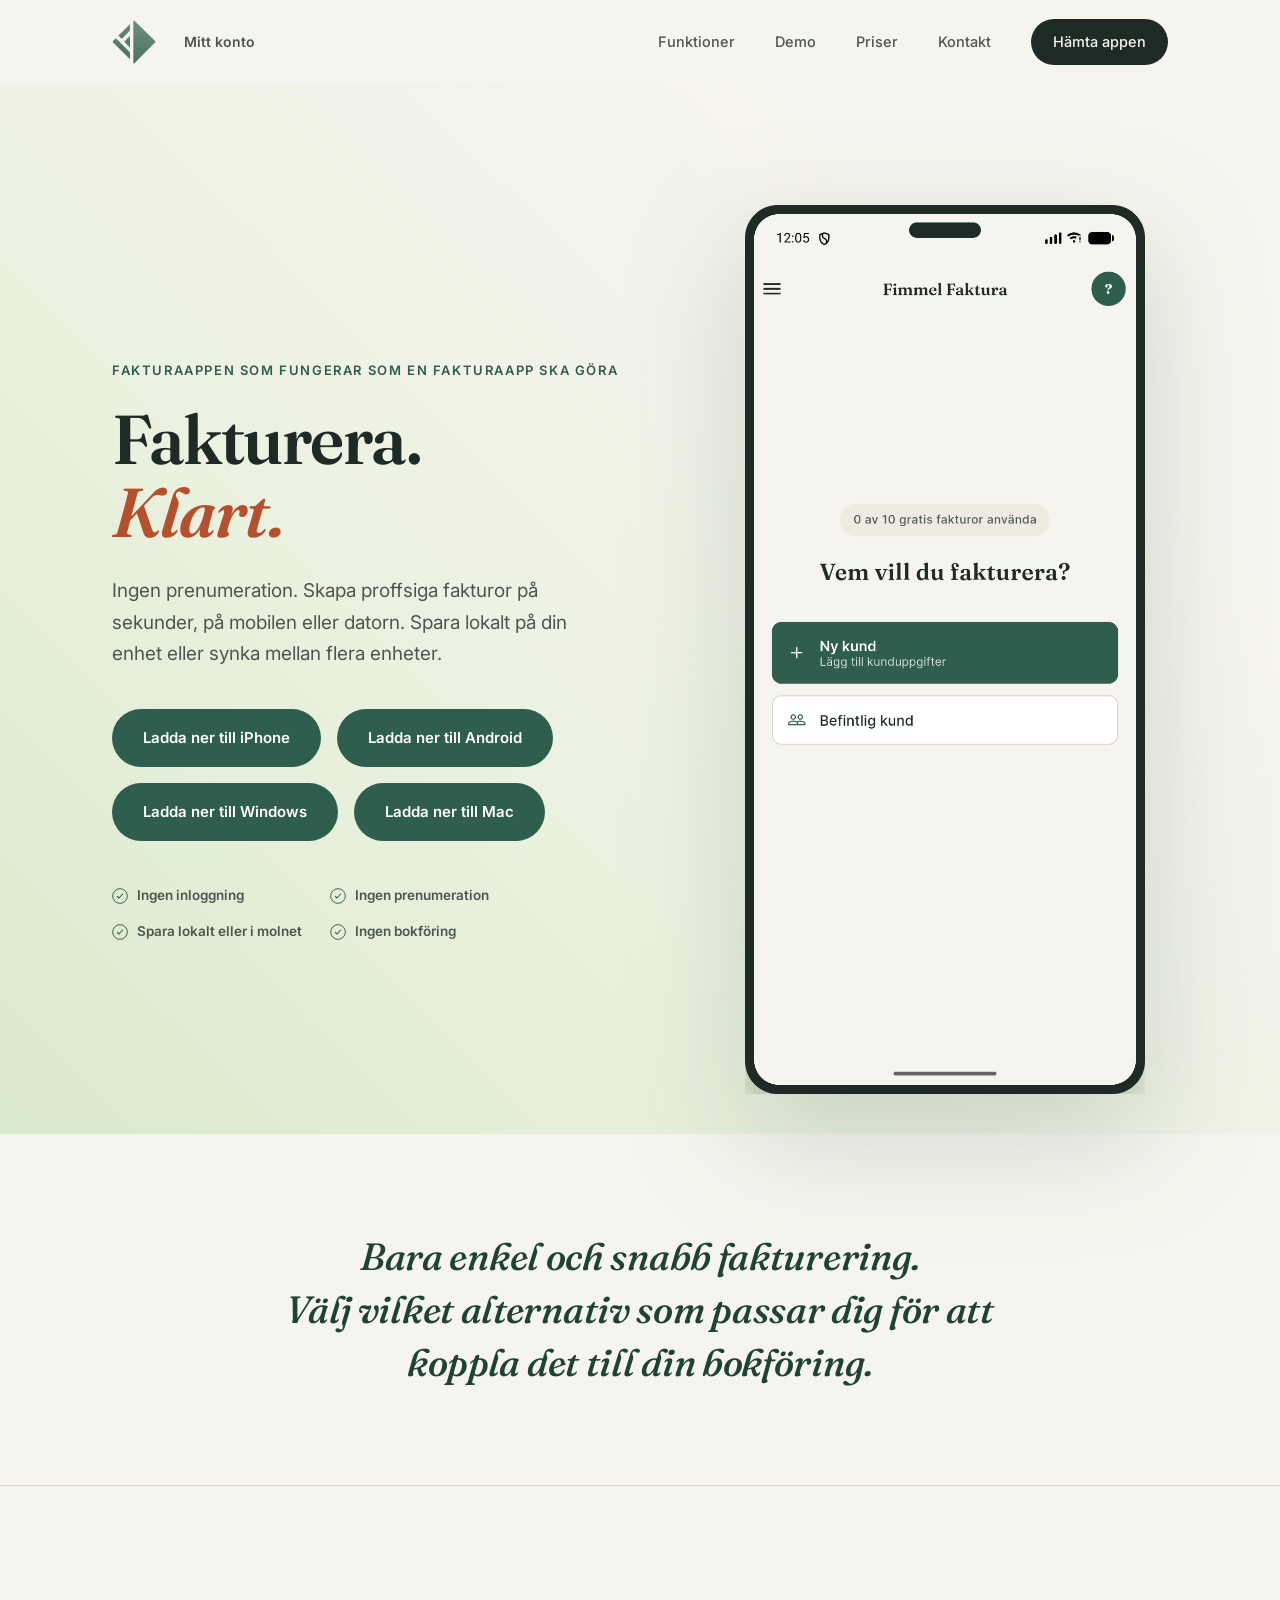
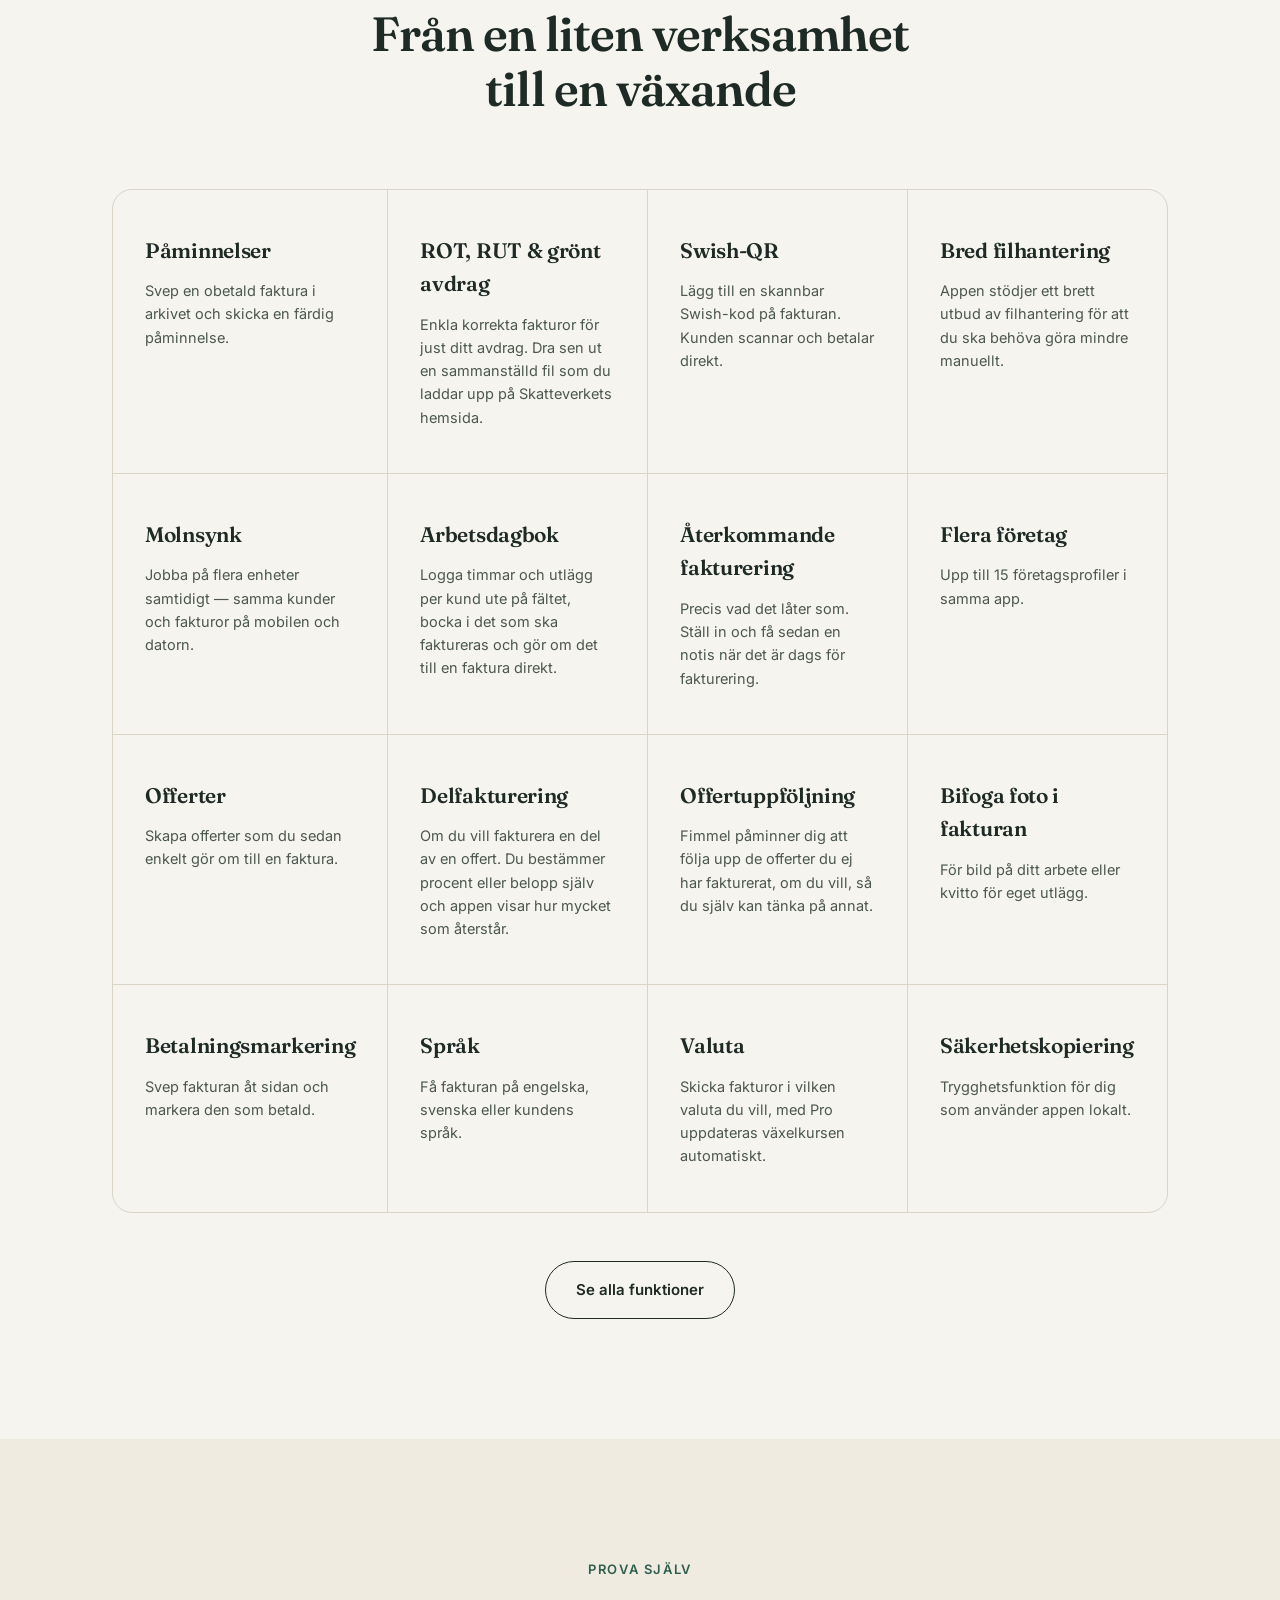
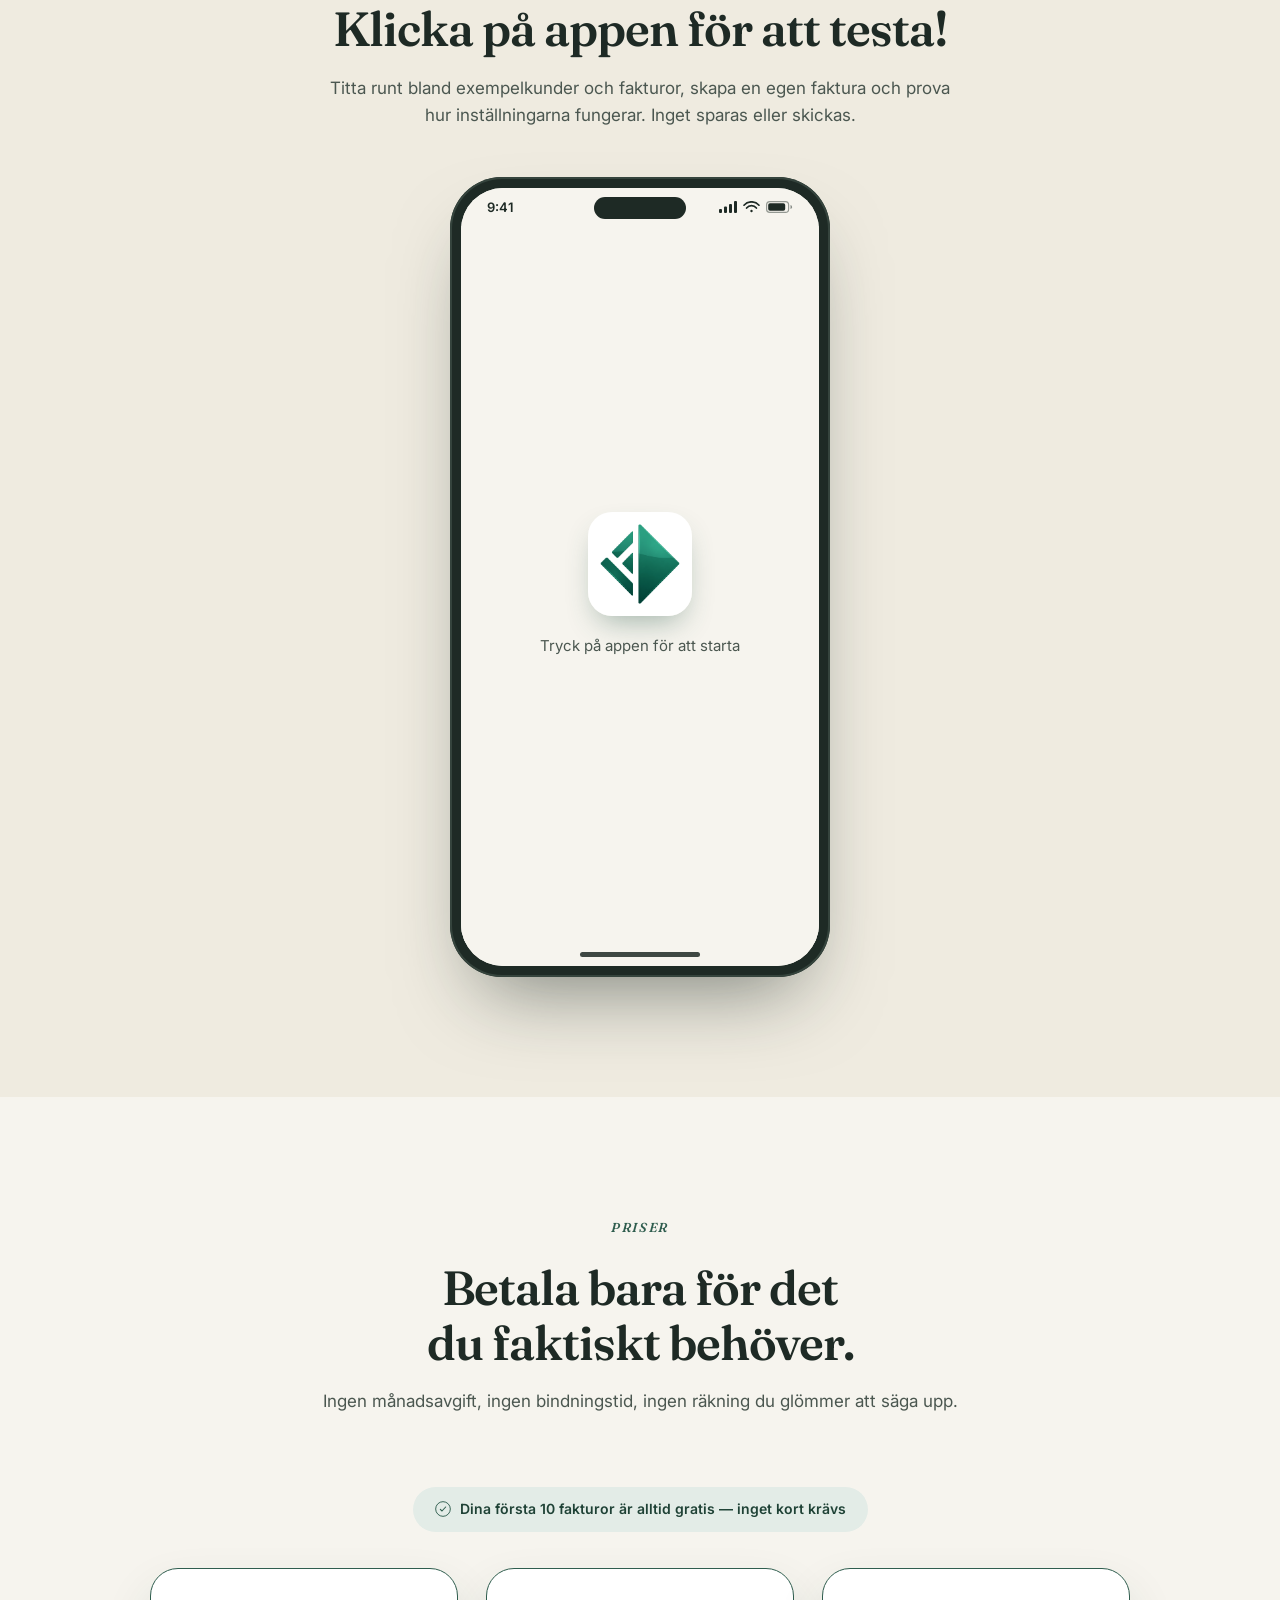
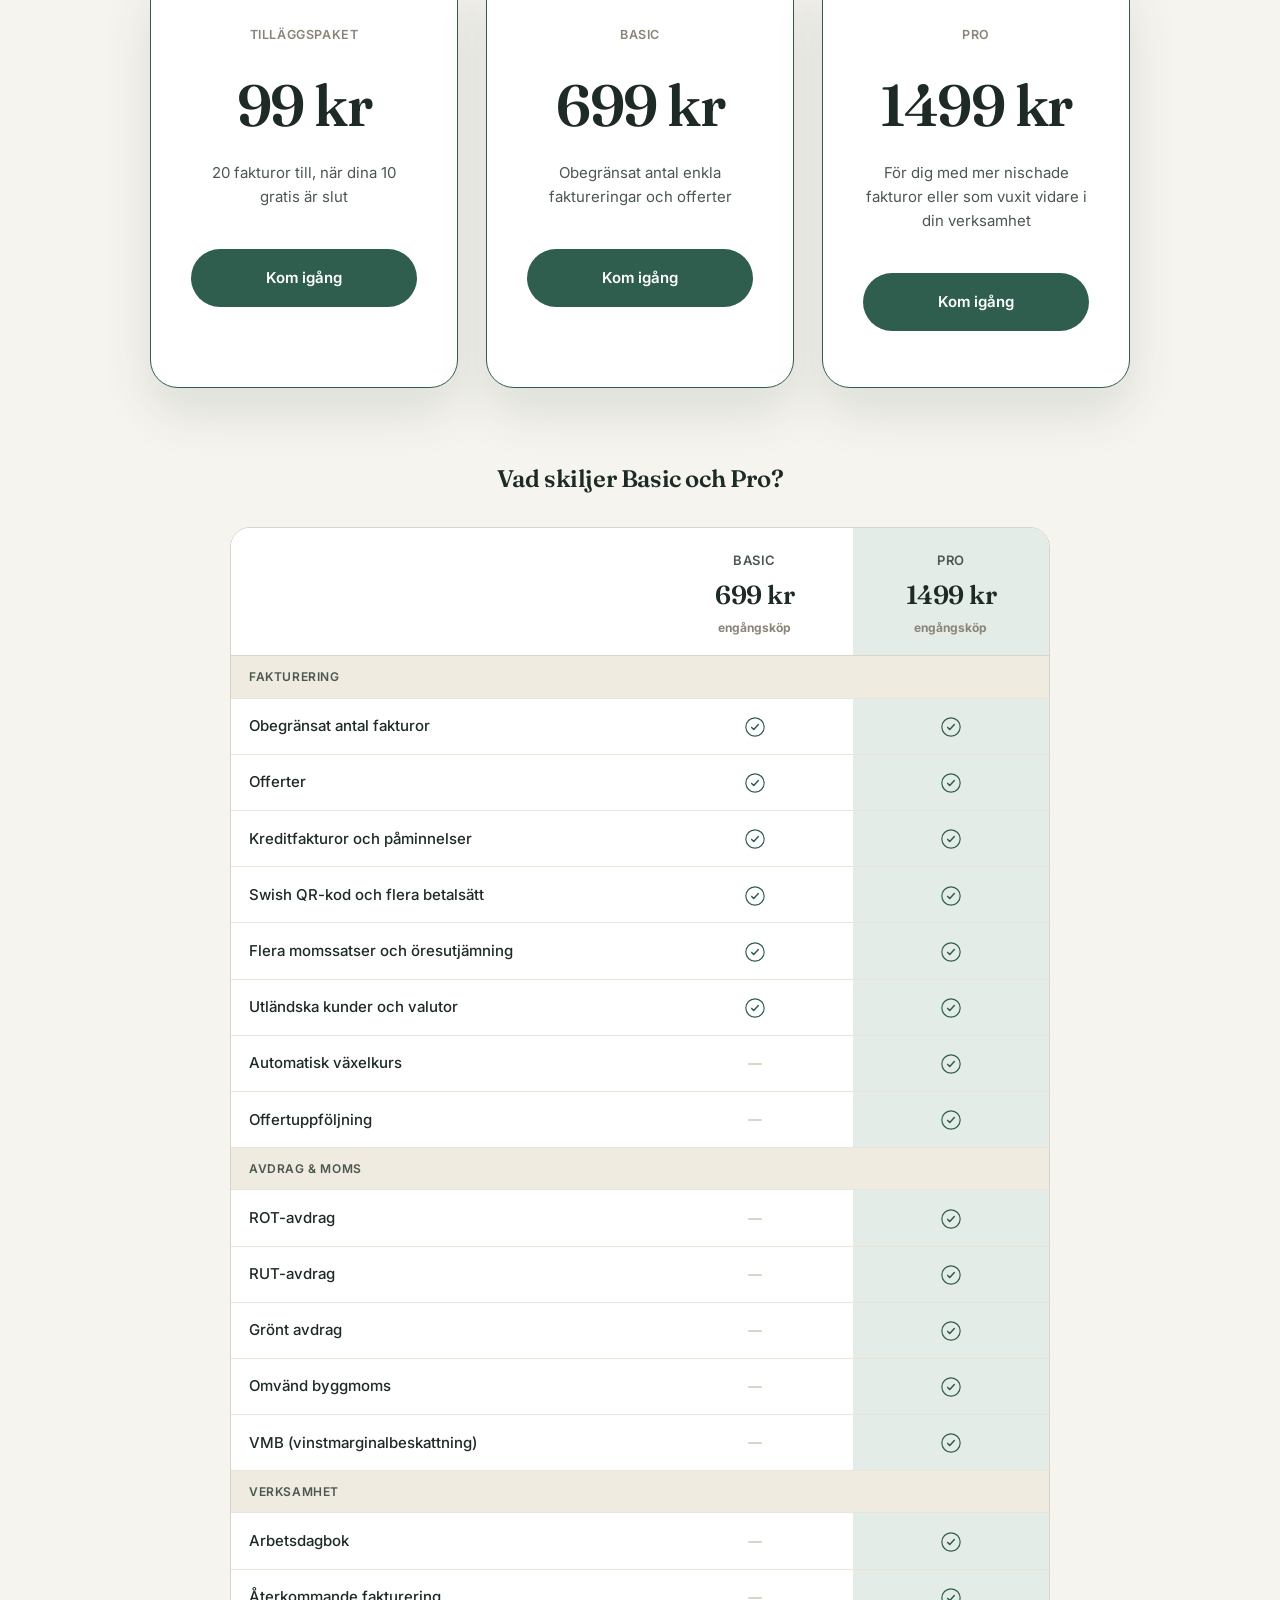
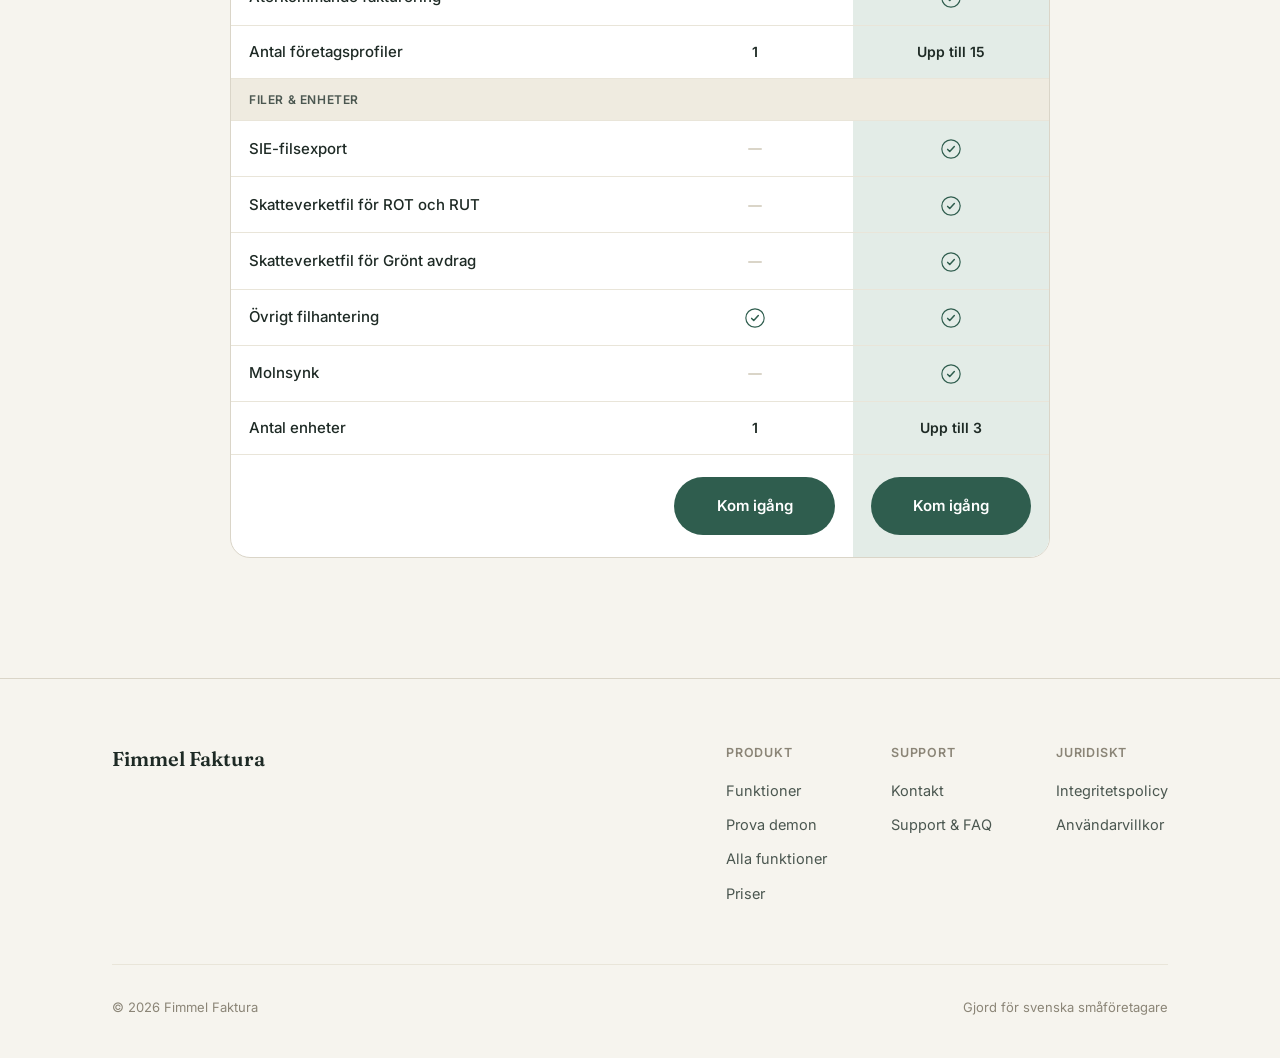
==== index.html @ 8667bf32 "Comparison table: split file handling rows, rename rows, profile counts Co-Authored-By: Claude Sonne" ====
<!doctype html>
<html lang="sv">
<head>
<meta charset="utf-8">
<meta name="viewport" content="width=device-width, initial-scale=1">
<title>Fimmel Faktura — Fakturera. Klart.</title>
<meta name="description" content="Fimmel Faktura är fakturaappen utan inloggning och utan prenumeration. Skapa proffsiga fakturor på sekunder — mobil, dator, Windows och Mac.">
<link rel="canonical" href="https://fimmel.se/">
<meta property="og:type" content="website">
<meta property="og:url" content="https://fimmel.se/">
<meta property="og:site_name" content="Fimmel Faktura">
<meta property="og:locale" content="sv_SE">
<meta property="og:title" content="Fimmel Faktura — Fakturera. Klart.">
<meta property="og:description" content="Fakturaappen utan inloggning och utan prenumeration. Skapa proffsiga fakturor på sekunder — mobil, dator, Windows och Mac.">
<meta property="og:image" content="https://fimmel.se/assets/img/logo.png">
<meta name="twitter:card" content="summary_large_image">
<meta name="twitter:title" content="Fimmel Faktura — Fakturera. Klart.">
<meta name="twitter:description" content="Fakturaappen utan inloggning och utan prenumeration. Skapa proffsiga fakturor på sekunder — mobil, dator, Windows och Mac.">
<meta name="twitter:image" content="https://fimmel.se/assets/img/logo.png">
<link rel="preconnect" href="https://fonts.googleapis.com">
<link rel="preconnect" href="https://fonts.gstatic.com" crossorigin>
<link href="https://fonts.googleapis.com/css2?family=Fraunces:ital,wght@0,500;0,600;0,700;1,600&family=Inter:wght@400;500;600;700&family=IBM+Plex+Mono:wght@400;500&display=swap" rel="stylesheet">
<link rel="stylesheet" href="assets/styles.css">
<link rel="stylesheet" href="assets/demo.css">
<link rel="icon" type="image/png" href="assets/img/logo-icon.png">
<script type="application/ld+json">
{
  "@context": "https://schema.org",
  "@type": "SoftwareApplication",
  "name": "Fimmel Faktura",
  "url": "https://fimmel.se/",
  "description": "Fakturaappen utan inloggning och utan prenumeration. Skapa proffsiga fakturor och offerter på sekunder — mobil, dator, Windows och Mac.",
  "applicationCategory": "FinanceApplication",
  "operatingSystem": "iOS, Android, Windows, macOS",
  "inLanguage": "sv",
  "offers": [
    {
      "@type": "Offer",
      "name": "Gratis",
      "price": "0",
      "priceCurrency": "SEK",
      "description": "De första 10 fakturorna, utan konto eller kort."
    },
    {
      "@type": "Offer",
      "name": "Tilläggspaket",
      "price": "99",
      "priceCurrency": "SEK",
      "description": "20 fakturor till, engångsköp."
    },
    {
      "@type": "Offer",
      "name": "Basic",
      "price": "699",
      "priceCurrency": "SEK",
      "description": "Obegränsat antal enkla faktureringar och offerter, engångsköp."
    },
    {
      "@type": "Offer",
      "name": "Pro",
      "price": "1499",
      "priceCurrency": "SEK",
      "description": "Allt i Basic plus ROT/RUT/grönt avdrag, omvänd byggmoms, VMB, Arbetsdagbok, återkommande fakturering, offertuppföljning, flera företagsprofiler och molnsynk mellan upp till 3 enheter, engångsköp."
    }
  ],
  "publisher": {
    "@type": "Organization",
    "name": "Fimmel AB",
    "url": "https://fimmel.se/"
  }
}
</script>
</head>
<body>

<nav class="nav" id="nav">
  <div class="wrap">
    <div class="nav-left">
      <a href="/" class="nav-logo"><img src="assets/img/logo-icon.png" alt="Fimmel Faktura" height="44"></a>
      <a href="#" id="accountToggle" class="nav-account-link">Mitt konto</a>
    </div>
    <div class="nav-links" id="navLinks">
      <a href="#funktioner">Funktioner</a>
      <a href="#demo">Demo</a>
      <a href="#priser">Priser</a>
      <a href="kontakt.html">Kontakt</a>
      <a href="#hamta" class="nav-cta">Hämta appen</a>
    </div>
    <button class="nav-mobile-toggle" id="navToggle" aria-label="Meny">
      <svg width="24" height="24" viewBox="0 0 24 24" fill="none"><path d="M3 6h18M3 12h18M3 18h18" stroke="#1E2A25" stroke-width="1.8" stroke-linecap="round"/></svg>
    </button>
  </div>
</nav>

<div id="accountPanel" class="account-panel">
  <div class="wrap account-panel-inner">
    <div id="accountForm">
      <h3 class="serif">Mitt konto</h3>
      <p class="account-intro">Ange din licensnyckel och den e-postadress den är kopplad till för att se och koppla bort dina anslutna enheter — t.ex. om en enhet blivit stulen och du vill frigöra platsen för en ny.</p>
      <div class="account-fields">
        <input type="text" id="accKey" placeholder="Licensnyckel, t.ex. ABCD-1234">
        <input type="email" id="accEmail" placeholder="E-postadress">
        <button id="accSubmit" class="btn btn-primary" style="width:fit-content;">Visa mina enheter</button>
      </div>
      <p id="accError" class="account-error" hidden></p>
    </div>
    <div class="account-devices" id="accountDevices" hidden>
      <div class="account-devices-head">
        <h4 class="serif">Anslutna enheter — <span id="accTierLabel"></span></h4>
        <button id="accBack" class="account-back">Börja om</button>
      </div>
      <div id="accDeviceList"></div>
    </div>
  </div>
</div>

<header class="hero">
  <div class="wrap">
    <div class="hero-text">
      <span class="eyebrow">Fakturaappen som fungerar som en fakturaapp ska göra</span>
      <h1 class="serif">Fakturera.<br><em>Klart.</em></h1>
      <p class="hero-sub">Ingen prenumeration. Skapa proffsiga fakturor på sekunder, på mobilen eller datorn. Spara lokalt på din enhet eller synka mellan flera enheter.</p>
      <div class="hero-ctas" id="hamta">
        <a href="#" class="btn btn-primary">Ladda ner till iPhone</a>
        <a href="#" class="btn btn-primary">Ladda ner till Android</a>
        <a href="#" class="btn btn-primary">Ladda ner till Windows</a>
        <a href="#" class="btn btn-primary">Ladda ner till Mac</a>
      </div>
      <div class="hero-badges">
        <span class="hero-badge">
          <svg viewBox="0 0 24 24" fill="none"><circle cx="12" cy="12" r="11" stroke="#2F5D4E" stroke-width="1.4"/><path d="M8 12.5l2.5 2.5L16 9" stroke="#2F5D4E" stroke-width="1.6" stroke-linecap="round" stroke-linejoin="round"/></svg>
          Ingen inloggning
        </span>
        <span class="hero-badge">
          <svg viewBox="0 0 24 24" fill="none"><circle cx="12" cy="12" r="11" stroke="#2F5D4E" stroke-width="1.4"/><path d="M8 12.5l2.5 2.5L16 9" stroke="#2F5D4E" stroke-width="1.6" stroke-linecap="round" stroke-linejoin="round"/></svg>
          Ingen prenumeration
        </span>
        <span class="hero-badge">
          <svg viewBox="0 0 24 24" fill="none"><circle cx="12" cy="12" r="11" stroke="#2F5D4E" stroke-width="1.4"/><path d="M8 12.5l2.5 2.5L16 9" stroke="#2F5D4E" stroke-width="1.6" stroke-linecap="round" stroke-linejoin="round"/></svg>
          Spara lokalt eller i molnet
        </span>
        <span class="hero-badge">
          <svg viewBox="0 0 24 24" fill="none"><circle cx="12" cy="12" r="11" stroke="#2F5D4E" stroke-width="1.4"/><path d="M8 12.5l2.5 2.5L16 9" stroke="#2F5D4E" stroke-width="1.6" stroke-linecap="round" stroke-linejoin="round"/></svg>
          Ingen bokföring
        </span>
      </div>
    </div>
    <div class="hero-visual">
      <img src="assets/img/phone-hem.png" alt="Fimmel Faktura app-skärm" width="400">
    </div>
  </div>
</header>

<section class="statement">
  <div class="wrap">
    <p class="serif">Bara enkel och snabb fakturering.<br>Välj vilket alternativ som passar dig för att koppla det till din bokföring.</p>
  </div>
</section>

<section id="funktioner">
  <div class="wrap">
    <div class="section-head">
      <h2 class="serif">Från en liten verksamhet<br>till en växande</h2>
    </div>

    <div class="features">
      <div class="feature-card">
        <h3 class="serif">Påminnelser</h3>
        <p>Svep en obetald faktura i arkivet och skicka en färdig påminnelse.</p>
      </div>
      <div class="feature-card">
        <h3 class="serif">ROT, RUT &amp; grönt avdrag</h3>
        <p>Enkla korrekta fakturor för just ditt avdrag. Dra sen ut en sammanställd fil som du laddar upp på Skatteverkets hemsida.</p>
      </div>
      <div class="feature-card">
        <h3 class="serif">Swish-QR</h3>
        <p>Lägg till en skannbar Swish-kod på fakturan. Kunden scannar och betalar direkt.</p>
      </div>
      <div class="feature-card">
        <h3 class="serif">Bred filhantering</h3>
        <p>Appen stödjer ett brett utbud av filhantering för att du ska behöva göra mindre manuellt.</p>
      </div>
      <div class="feature-card">
        <h3 class="serif">Molnsynk</h3>
        <p>Jobba på flera enheter samtidigt — samma kunder och fakturor på mobilen och datorn.</p>
      </div>
      <div class="feature-card">
        <h3 class="serif">Arbetsdagbok</h3>
        <p>Logga timmar och utlägg per kund ute på fältet, bocka i det som ska faktureras och gör om det till en faktura direkt.</p>
      </div>
      <div class="feature-card">
        <h3 class="serif">Återkommande fakturering</h3>
        <p>Precis vad det låter som. Ställ in och få sedan en notis när det är dags för fakturering.</p>
      </div>
      <div class="feature-card">
        <h3 class="serif">Flera företag</h3>
        <p>Upp till 15 företagsprofiler i samma app.</p>
      </div>
      <div class="feature-card">
        <h3 class="serif">Offerter</h3>
        <p>Skapa offerter som du sedan enkelt gör om till en faktura.</p>
      </div>
      <div class="feature-card">
        <h3 class="serif">Delfakturering</h3>
        <p>Om du vill fakturera en del av en offert. Du bestämmer procent eller belopp själv och appen visar hur mycket som återstår.</p>
      </div>
      <div class="feature-card">
        <h3 class="serif">Offertuppföljning</h3>
        <p>Fimmel påminner dig att följa upp de offerter du ej har fakturerat, om du vill, så du själv kan tänka på annat.</p>
      </div>
      <div class="feature-card">
        <h3 class="serif">Bifoga foto i fakturan</h3>
        <p>För bild på ditt arbete eller kvitto för eget utlägg.</p>
      </div>
      <div class="feature-card">
        <h3 class="serif">Betalningsmarkering</h3>
        <p>Svep fakturan åt sidan och markera den som betald.</p>
      </div>
      <div class="feature-card">
        <h3 class="serif">Språk</h3>
        <p>Få fakturan på engelska, svenska eller kundens språk.</p>
      </div>
      <div class="feature-card">
        <h3 class="serif">Valuta</h3>
        <p>Skicka fakturor i vilken valuta du vill, med Pro uppdateras växelkursen automatiskt.</p>
      </div>
      <div class="feature-card">
        <h3 class="serif">Säkerhetskopiering</h3>
        <p>Trygghetsfunktion för dig som använder appen lokalt.</p>
      </div>
    </div>

    <div class="features-more">
      <a href="funktioner.html" class="btn btn-ghost">Se alla funktioner</a>
    </div>
  </div>
</section>

<section id="demo" class="demo-section">
  <div class="wrap">
    <div class="section-head">
      <span class="eyebrow">Prova själv</span>
      <h2 class="serif">Klicka på appen för att testa!</h2>
      <p>Titta runt bland exempelkunder och fakturor, skapa en egen faktura och prova hur inställningarna fungerar. Inget sparas eller skickas.</p>
    </div>
    <div class="demo-stage">
      <div class="phone-frame">
        <div class="phone-screen">
          <div class="phone-status" aria-hidden="true">
            <span>9:41</span>
            <span class="phone-status-icons">
              <svg viewBox="0 0 18 12" fill="currentColor"><rect x="0" y="8" width="3" height="4" rx="1"/><rect x="5" y="5.5" width="3" height="6.5" rx="1"/><rect x="10" y="3" width="3" height="9" rx="1"/><rect x="15" y="0" width="3" height="12" rx="1"/></svg>
              <svg viewBox="0 0 17 12" fill="none" stroke="currentColor" stroke-width="1.7" stroke-linecap="round"><path d="M1 4.2a10 10 0 0115 0"/><path d="M3.6 7a6.3 6.3 0 019.8 0"/><circle cx="8.5" cy="10" r="1.2" fill="currentColor" stroke="none"/></svg>
              <svg viewBox="0 0 27 12" fill="none"><rect x="0.6" y="0.6" width="22" height="10.8" rx="3.2" stroke="currentColor" stroke-opacity=".45" stroke-width="1.2"/><rect x="2.2" y="2.2" width="17" height="7.6" rx="1.8" fill="currentColor"/><path d="M24.5 4v4c.9-.3 1.6-1.1 1.6-2s-.7-1.7-1.6-2z" fill="currentColor" fill-opacity=".5"/></svg>
            </span>
          </div>
          <div class="phone-body" id="demoBody">
            <button type="button" class="demo-start" id="demoStart" aria-label="Starta demon av Fimmel Faktura">
              <img src="assets/img/app-icon.png" alt="">
              <span>Tryck på appen för att starta</span>
            </button>
          </div>
          <div class="phone-home" aria-hidden="true"></div>
        </div>
      </div>
      <button type="button" class="demo-restart" id="demoRestart" hidden>Börja om demon</button>
    </div>
  </div>
</section>

<section id="priser">
  <div class="wrap">
    <div class="section-head">
      <span class="eyebrow serif" style="font-style:italic;">Priser</span>
      <h2 class="serif">Betala bara för det<br>du faktiskt behöver.</h2>
      <p>Ingen månadsavgift, ingen bindningstid, ingen räkning du glömmer att säga upp.</p>
    </div>

    <div class="free-tier-badge">
      <svg viewBox="0 0 24 24" fill="none"><circle cx="12" cy="12" r="11" stroke="#2F5D4E" stroke-width="1.4"/><path d="M8 12.5l2.5 2.5L16 9" stroke="#2F5D4E" stroke-width="1.6" stroke-linecap="round" stroke-linejoin="round"/></svg>
      Dina första 10 fakturor är alltid gratis — inget kort krävs
    </div>

    <div class="pricing-grid">
      <div class="pricing-card featured">
        <div class="price-tier">Tilläggspaket</div>
        <div class="price-num serif">99 kr</div>
        <p class="price-note">20 fakturor till, när dina 10 gratis är slut</p>
        <a href="#hamta" class="btn btn-primary" style="width:100%;">Kom igång</a>
      </div>

      <div class="pricing-card featured">
        <div class="price-tier">Basic</div>
        <div class="price-num serif">699 kr</div>
        <p class="price-note">Obegränsat antal enkla faktureringar och offerter</p>
        <a href="#hamta" class="btn btn-primary" style="width:100%;">Kom igång</a>
      </div>

      <div class="pricing-card featured">
        <div class="price-tier">Pro</div>
        <div class="price-num serif">1499 kr</div>
        <p class="price-note">För dig med mer nischade fakturor eller som vuxit vidare i din verksamhet</p>
        <a href="#hamta" class="btn btn-primary" style="width:100%;">Kom igång</a>
      </div>
    </div>

    <div class="compare" id="jamforelse">
      <h3 class="serif">Vad skiljer Basic och Pro?</h3>
      <table class="compare-table">
        <thead>
          <tr>
            <th scope="col"><span class="sr">Funktion</span></th>
            <th scope="col"><span class="cmp-name">Basic</span><span class="cmp-price serif">699 kr</span><span class="cmp-note">engångsköp</span></th>
            <th scope="col" class="pro"><span class="cmp-name">Pro</span><span class="cmp-price serif">1499 kr</span><span class="cmp-note">engångsköp</span></th>
          </tr>
        </thead>
        <tbody>
          <tr class="grp"><th colspan="3" scope="colgroup">Fakturering</th></tr>
          <tr><th scope="row">Obegränsat antal fakturor</th><td class="y" aria-label="Ingår"></td><td class="y pro" aria-label="Ingår"></td></tr>
          <tr><th scope="row">Offerter</th><td class="y" aria-label="Ingår"></td><td class="y pro" aria-label="Ingår"></td></tr>
          <tr><th scope="row">Kreditfakturor och påminnelser</th><td class="y" aria-label="Ingår"></td><td class="y pro" aria-label="Ingår"></td></tr>
          <tr><th scope="row">Swish QR-kod och flera betalsätt</th><td class="y" aria-label="Ingår"></td><td class="y pro" aria-label="Ingår"></td></tr>
          <tr><th scope="row">Flera momssatser och öresutjämning</th><td class="y" aria-label="Ingår"></td><td class="y pro" aria-label="Ingår"></td></tr>
          <tr><th scope="row">Utländska kunder och valutor</th><td class="y" aria-label="Ingår"></td><td class="y pro" aria-label="Ingår"></td></tr>
          <tr><th scope="row">Automatisk växelkurs</th><td class="n" aria-label="Ingår inte"></td><td class="y pro" aria-label="Ingår"></td></tr>
          <tr><th scope="row">Offertuppföljning</th><td class="n" aria-label="Ingår inte"></td><td class="y pro" aria-label="Ingår"></td></tr>

          <tr class="grp"><th colspan="3" scope="colgroup">Avdrag &amp; moms</th></tr>
          <tr><th scope="row">ROT-avdrag</th><td class="n" aria-label="Ingår inte"></td><td class="y pro" aria-label="Ingår"></td></tr>
          <tr><th scope="row">RUT-avdrag</th><td class="n" aria-label="Ingår inte"></td><td class="y pro" aria-label="Ingår"></td></tr>
          <tr><th scope="row">Grönt avdrag</th><td class="n" aria-label="Ingår inte"></td><td class="y pro" aria-label="Ingår"></td></tr>
          <tr><th scope="row">Omvänd byggmoms</th><td class="n" aria-label="Ingår inte"></td><td class="y pro" aria-label="Ingår"></td></tr>
          <tr><th scope="row">VMB (vinstmarginalbeskattning)</th><td class="n" aria-label="Ingår inte"></td><td class="y pro" aria-label="Ingår"></td></tr>

          <tr class="grp"><th colspan="3" scope="colgroup">Verksamhet</th></tr>
          <tr><th scope="row">Arbetsdagbok</th><td class="n" aria-label="Ingår inte"></td><td class="y pro" aria-label="Ingår"></td></tr>
          <tr><th scope="row">Återkommande fakturering</th><td class="n" aria-label="Ingår inte"></td><td class="y pro" aria-label="Ingår"></td></tr>
          <tr><th scope="row">Antal företagsprofiler</th><td class="t">1</td><td class="t pro">Upp till 15</td></tr>

          <tr class="grp"><th colspan="3" scope="colgroup">Filer &amp; enheter</th></tr>
          <tr><th scope="row">SIE-filsexport</th><td class="n" aria-label="Ingår inte"></td><td class="y pro" aria-label="Ingår"></td></tr>
          <tr><th scope="row">Skatteverketfil för ROT och RUT</th><td class="n" aria-label="Ingår inte"></td><td class="y pro" aria-label="Ingår"></td></tr>
          <tr><th scope="row">Skatteverketfil för Grönt avdrag</th><td class="n" aria-label="Ingår inte"></td><td class="y pro" aria-label="Ingår"></td></tr>
          <tr><th scope="row">Övrigt filhantering</th><td class="y" aria-label="Ingår"></td><td class="y pro" aria-label="Ingår"></td></tr>
          <tr><th scope="row">Molnsynk</th><td class="n" aria-label="Ingår inte"></td><td class="y pro" aria-label="Ingår"></td></tr>
          <tr><th scope="row">Antal enheter</th><td class="t">1</td><td class="t pro">Upp till 3</td></tr>
        </tbody>
        <tfoot>
          <tr>
            <td></td>
            <td><a href="#hamta" class="btn btn-primary">Kom igång</a></td>
            <td class="pro"><a href="#hamta" class="btn btn-primary">Kom igång</a></td>
          </tr>
        </tfoot>
      </table>
    </div>
  </div>
</section>

<footer>
  <div class="wrap">
    <div class="footer-top">
      <div>
        <div class="footer-logo serif">Fimmel Faktura</div>
      </div>
      <div class="footer-cols">
        <div class="footer-col">
          <h4>Produkt</h4>
          <a href="#funktioner">Funktioner</a>
          <a href="#demo">Prova demon</a>
          <a href="funktioner.html">Alla funktioner</a>
          <a href="#priser">Priser</a>
        </div>
        <div class="footer-col">
          <h4>Support</h4>
          <a href="kontakt.html">Kontakt</a>
          <a href="support.html">Support &amp; FAQ</a>
        </div>
        <div class="footer-col">
          <h4>Juridiskt</h4>
          <a href="integritetspolicy.html">Integritetspolicy</a>
          <a href="villkor.html">Användarvillkor</a>
        </div>
      </div>
    </div>
    <div class="footer-bottom">
      <span>© 2026 Fimmel Faktura</span>
      <span>Gjord för svenska småföretagare</span>
    </div>
  </div>
</footer>

<script>
  const nav = document.getElementById('nav');
  window.addEventListener('scroll', () => {
    nav.classList.toggle('scrolled', window.scrollY > 8);
  });
  const toggle = document.getElementById('navToggle');
  const links = document.getElementById('navLinks');
  toggle.addEventListener('click', () => {
    links.classList.toggle('open');
    nav.classList.toggle('menu-open');
  });
  // A same-page anchor link (Funktioner/Priser/Hämta appen) never
  // triggers a navigation/reload, so nothing else ever closed the menu
  // after tapping one — only "Kontakt" happened to close it, by the
  // accident of actually loading a different page.
  links.querySelectorAll('a').forEach((a) => {
    a.addEventListener('click', () => {
      links.classList.remove('open');
      nav.classList.remove('menu-open');
    });
  });
</script>

<script>
  // "Mitt konto" — lets someone with a license key and its associated
  // email see and disconnect their own devices (e.g. a stolen phone).
  // The license_key+email match is checked *inside the database*, via
  // two SECURITY DEFINER functions (get_license_devices /
  // disconnect_license_device — see supabase_account_panel_v2.sql), the
  // same pattern register_license_device already uses for the app itself.
  // That means it can't be bypassed by calling the API directly and
  // skipping the check, unlike checking the email match only in this
  // browser code.
  const SUPABASE_URL = 'https://ikaievzwqzsllkxagfau.supabase.co';
  const SUPABASE_KEY = 'sb_publishable_A2Mzk1DdFdajsdK3369DGg_o6aMlmom';

  const platformLabels = { android: 'Android', ios: 'iPhone', windows: 'Windows', macos: 'Mac' };

  const accountToggle = document.getElementById('accountToggle');
  const accountPanel = document.getElementById('accountPanel');
  const accountForm = document.getElementById('accountForm');
  const accountDevices = document.getElementById('accountDevices');
  const accKey = document.getElementById('accKey');
  const accEmail = document.getElementById('accEmail');
  const accSubmit = document.getElementById('accSubmit');
  const accError = document.getElementById('accError');
  const accDeviceList = document.getElementById('accDeviceList');
  const accTierLabel = document.getElementById('accTierLabel');
  const accBack = document.getElementById('accBack');

  // Kept only in memory for this page visit — never persisted.
  let pendingLicenseKey = null;
  let pendingEmail = null;

  accountToggle.addEventListener('click', (e) => {
    e.preventDefault();
    accountPanel.classList.toggle('open');
  });

  function showError(el, msg) {
    el.textContent = msg;
    el.hidden = false;
  }

  async function sbRpc(fn, body) {
    return fetch(SUPABASE_URL + '/rest/v1/rpc/' + fn, {
      method: 'POST',
      headers: {
        apikey: SUPABASE_KEY,
        Authorization: 'Bearer ' + SUPABASE_KEY,
        'Content-Type': 'application/json',
      },
      body: JSON.stringify(body),
    });
  }

  function resetToStart() {
    accountForm.hidden = false;
    accountDevices.hidden = true;
    accKey.value = '';
    accEmail.value = '';
    accError.hidden = true;
    pendingLicenseKey = null;
    pendingEmail = null;
  }

  accSubmit.addEventListener('click', async () => {
    accError.hidden = true;
    const key = accKey.value.trim();
    const email = accEmail.value.trim().toLowerCase();
    if (!key || !email) {
      showError(accError, 'Fyll i både licensnyckel och e-postadress.');
      return;
    }
    accSubmit.disabled = true;
    accSubmit.textContent = 'Söker...';
    try {
      const res = await sbRpc('get_license_devices', { p_license_key: key, p_email: email });
      if (!res.ok) {
        showError(accError, 'Hittade ingen licens med den kombinationen av nyckel och e-post.');
        return;
      }
      const devices = await res.json();
      pendingLicenseKey = key;
      pendingEmail = email;
      renderAccDevices(devices);
    } catch (err) {
      showError(accError, 'Något gick fel. Försök igen om en stund.');
    } finally {
      accSubmit.disabled = false;
      accSubmit.textContent = 'Visa mina enheter';
    }
  });

  function renderAccDevices(devices) {
    accountForm.hidden = true;
    accountDevices.hidden = false;
    accTierLabel.textContent = pendingEmail;
    accDeviceList.innerHTML = '';
    if (!devices.length) {
      accDeviceList.innerHTML = '<p class="account-empty">Inga enheter anslutna just nu.</p>';
      return;
    }
    devices.forEach((d) => {
      const row = document.createElement('div');
      row.className = 'account-device-row';
      const dateStr = d.last_seen_at ? new Date(d.last_seen_at).toLocaleDateString('sv-SE') : 'okänt';
      const info = document.createElement('div');
      const strong = document.createElement('strong');
      strong.textContent = platformLabels[d.platform] || d.platform;
      const span = document.createElement('span');
      span.textContent = 'Senast använd: ' + dateStr;
      info.appendChild(strong);
      info.appendChild(span);
      const btn = document.createElement('button');
      btn.className = 'account-disconnect';
      btn.textContent = 'Koppla bort';
      btn.addEventListener('click', async () => {
        if (!window.confirm('Koppla bort den här enheten från din licens?')) return;
        btn.disabled = true;
        btn.textContent = 'Kopplar bort...';
        const delRes = await sbRpc('disconnect_license_device', {
          p_license_key: pendingLicenseKey,
          p_email: pendingEmail,
          p_device_id: d.device_id,
        });
        if (delRes.ok) {
          row.remove();
        } else {
          btn.disabled = false;
          btn.textContent = 'Koppla bort';
          window.alert('Kunde inte koppla bort enheten. Försök igen.');
        }
      });
      row.appendChild(info);
      row.appendChild(btn);
      accDeviceList.appendChild(row);
    });
  }

  accBack.addEventListener('click', resetToStart);
</script>

<script>
  // The demo script only loads once someone taps the logo.
  (function () {
    const body = document.getElementById('demoBody');
    const start = document.getElementById('demoStart');
    const restart = document.getElementById('demoRestart');
    if (!body || !start) return;

    function launch() {
      let host = body.querySelector('.dm');
      if (!host) {
        host = document.createElement('div');
        body.appendChild(host);
      }
      start.hidden = true;
      restart.hidden = false;
      function run() { window.FimmelDemo.start(host); }
      if (window.FimmelDemo) { run(); return; }
      const s = document.createElement('script');
      s.src = 'assets/demo.js';
      s.onload = run;
      document.head.appendChild(s);
    }

    start.addEventListener('click', launch);
    restart.addEventListener('click', launch);
  })();
</script>

</body>
</html>
---- assets/styles.css ----
:root{
  --paper:#F6F4EE;
  --paper-deep:#EFEBE0;
  --ink:#1E2A25;
  --ink-soft:#4B5750;
  --forest:#2F5D4E;
  --forest-deep:#1F4236;
  --forest-pale:#E3ECE7;
  --rust:#B5502E;
  --rust-pale:#F5E4DC;
  --line:#DAD5C8;
  --line-soft:#E9E5D9;
  --muted:#8B8577;
  --max:1120px;
}

*{margin:0;padding:0;box-sizing:border-box;}

html{scroll-behavior:smooth;scroll-padding-top:100px;}

body{
  background:var(--paper);
  color:var(--ink);
  font-family:'Inter',sans-serif;
  font-size:17px;
  line-height:1.6;
  -webkit-font-smoothing:antialiased;
}

.serif{font-family:'Fraunces',serif;}

.wrap{
  max-width:var(--max);
  margin:0 auto;
  padding:0 32px;
}

a{color:inherit;text-decoration:none;}

img{max-width:100%;display:block;}

/* ---------- nav ---------- */

.nav{
  position:sticky;
  top:0;
  z-index:50;
  background:rgba(246,244,238,0.82);
  backdrop-filter:blur(14px);
  -webkit-backdrop-filter:blur(14px);
  border-bottom:1px solid transparent;
  transition:border-color .3s ease;
}

.nav.scrolled{border-bottom-color:var(--line);}

/* backdrop-filter on .nav makes it the containing block for any
   position:fixed descendant (a CSS spec quirk, not a bug in the menu
   itself) — so the mobile .nav-links overlay, whose fixed positioning is
   meant to cover the whole viewport, was instead positioning itself
   relative to .nav's own small header box, leaving page content visible
   through/around it. Dropping the blur while the menu is open removes
   that containing block, restoring true full-viewport fixed positioning. */
.nav.menu-open{backdrop-filter:none;-webkit-backdrop-filter:none;background:var(--paper);}

.nav .wrap{
  display:flex;
  align-items:center;
  justify-content:space-between;
  height:84px;
}

.nav-left{
  display:flex;
  align-items:center;
  gap:28px;
}

.nav-logo{
  display:flex;
  align-items:center;
  font-family:'Fraunces',serif;
  font-weight:600;
  font-size:21px;
  letter-spacing:-0.3px;
}

.nav-account-link{
  font-size:14px;
  font-weight:600;
  color:var(--ink-soft);
  transition:color .2s ease;
}

.nav-account-link:hover{color:var(--ink);}

.nav-logo img{
  display:block;
}

.nav-links{
  display:flex;
  align-items:center;
  gap:40px;
}

.nav-links a{
  font-size:14.5px;
  font-weight:500;
  color:var(--ink-soft);
  transition:color .2s ease;
}

.nav-links a:hover{color:var(--ink);}

.nav-cta{
  background:var(--ink);
  color:var(--paper) !important;
  padding:11px 22px;
  border-radius:100px;
  font-size:14px;
  font-weight:600;
}

.nav-mobile-toggle{display:none;}

/* ---------- account panel ---------- */

.account-panel{
  display:none;
  position:sticky;
  top:84px;
  z-index:40;
  background:var(--paper);
  border-bottom:1px solid var(--line);
}

.account-panel.open{display:block;}

.account-panel-inner{
  padding:36px 32px;
  max-width:560px;
}

.account-intro{
  color:var(--ink-soft);
  font-size:14px;
  line-height:1.6;
  margin:10px 0 22px;
}

.account-fields{
  display:flex;
  flex-wrap:wrap;
  align-items:center;
  gap:10px;
}

.account-fields input{
  padding:12px 16px;
  border:1px solid var(--line);
  border-radius:10px;
  font-family:'Inter',sans-serif;
  font-size:14.5px;
  background:#fff;
  color:var(--ink);
  min-width:220px;
  flex:1 1 220px;
}

.account-error{
  color:var(--rust);
  font-size:13.5px;
  margin-top:14px;
}

.account-devices-head{
  display:flex;
  align-items:center;
  justify-content:space-between;
  flex-wrap:wrap;
  gap:10px;
  margin-bottom:20px;
}

.account-back{
  background:none;
  border:none;
  color:var(--forest);
  font-size:13.5px;
  font-weight:600;
  cursor:pointer;
  padding:0;
}

.account-device-row{
  display:flex;
  align-items:center;
  justify-content:space-between;
  gap:16px;
  padding:14px 0;
  border-bottom:1px solid var(--line-soft);
}

.account-device-row strong{
  display:block;
  font-size:14.5px;
  color:var(--ink);
}

.account-device-row span{
  display:block;
  font-size:12.5px;
  color:var(--muted);
  margin-top:2px;
}

.account-disconnect{
  flex-shrink:0;
  background:none;
  border:1px solid var(--rust);
  color:var(--rust);
  padding:7px 16px;
  border-radius:100px;
  font-size:13px;
  font-weight:600;
  cursor:pointer;
  transition:background .2s ease, color .2s ease;
}

.account-disconnect:hover{background:var(--rust);color:#fff;}
.account-disconnect:disabled{opacity:0.5;cursor:default;}

.account-empty{color:var(--muted);font-size:14px;}

@media (max-width:520px){
  .account-fields input{min-width:0;flex-basis:100%;}
}

/* ---------- buttons ---------- */

.btn{
  display:inline-flex;
  align-items:center;
  justify-content:center;
  gap:8px;
  padding:16px 30px;
  border-radius:100px;
  font-size:15px;
  font-weight:600;
  font-family:'Inter',sans-serif;
  transition:transform .25s ease, box-shadow .25s ease, background .25s ease;
  border:1px solid transparent;
}

.btn-primary{
  background:var(--forest);
  color:#fff;
}

.btn-primary:hover{
  background:var(--forest-deep);
  transform:translateY(-2px);
  box-shadow:0 16px 30px rgba(31,66,54,0.22);
}

.btn-ghost{
  background:transparent;
  border-color:var(--ink);
  color:var(--ink);
}

.btn-ghost:hover{
  background:var(--ink);
  color:var(--paper);
}

/* ---------- hero ---------- */

.hero{
  padding:120px 0 40px;
  background:linear-gradient(45deg, #D9E9CC 0%, #ECF2E1 40%, #F6F4EE 78%, #F6F4EE 100%);
}

.hero .wrap{
  display:grid;
  grid-template-columns:1.05fr 0.85fr;
  gap:60px;
  align-items:center;
}

.eyebrow{
  display:inline-block;
  font-size:13px;
  font-weight:600;
  letter-spacing:1.6px;
  text-transform:uppercase;
  color:var(--forest);
  margin-bottom:22px;
}

.hero h1{
  font-size:clamp(42px,5.4vw,72px);
  font-weight:600;
  line-height:1.06;
  letter-spacing:-1.5px;
  color:var(--ink);
  margin-bottom:26px;
}

.hero h1 em{
  font-style:italic;
  color:var(--rust);
}

.hero-sub{
  font-size:19px;
  color:var(--ink-soft);
  max-width:480px;
  margin-bottom:40px;
  line-height:1.65;
}

.hero-ctas{
  display:flex;
  gap:16px;
  margin-bottom:44px;
  flex-wrap:wrap;
}

.hero-badges{
  display:grid;
  grid-template-columns:auto auto;
  column-gap:28px;
  row-gap:14px;
  width:fit-content;
}

.hero-badge{
  display:flex;
  align-items:center;
  gap:9px;
  font-size:13.5px;
  font-weight:600;
  color:var(--ink-soft);
}

.hero-badge svg{width:16px;height:16px;flex-shrink:0;}

.hero-visual{
  position:relative;
  display:flex;
  justify-content:center;
}

.hero-visual img{
  width:100%;
  max-width:400px;
  filter:drop-shadow(0 40px 60px rgba(31,66,54,0.18));
}

/* ---------- statement ---------- */

.statement{
  padding:96px 0;
  border-bottom:1px solid var(--line);
}

.statement .wrap{
  max-width:820px;
  text-align:center;
}

.statement p{
  font-family:'Fraunces',serif;
  font-style:italic;
  font-weight:500;
  font-size:clamp(26px,3.2vw,38px);
  line-height:1.4;
  color:var(--forest-deep);
  letter-spacing:-0.3px;
}

/* ---------- sections ---------- */

section{padding:120px 0;}

.section-head{
  max-width:640px;
  margin:0 auto 72px;
  text-align:center;
}

.section-head .eyebrow{display:block;}

.section-head h2{
  font-size:clamp(32px,4vw,48px);
  font-weight:600;
  letter-spacing:-1px;
  line-height:1.15;
  color:var(--ink);
}

.section-head p{
  margin-top:18px;
  font-size:17px;
  color:var(--ink-soft);
}

/* ---------- feature grid ---------- */

.features{
  display:grid;
  grid-template-columns:repeat(4,1fr);
  gap:1px;
  background:var(--line);
  border:1px solid var(--line);
  border-radius:20px;
  overflow:hidden;
}

.feature-card{
  background:var(--paper);
  padding:44px 32px;
}

.feature-num{
  font-family:'Fraunces',serif;
  font-style:italic;
  font-size:15px;
  color:var(--rust);
  margin-bottom:22px;
  display:block;
}

.feature-card h3{
  font-family:'Fraunces',serif;
  font-weight:600;
  font-size:21px;
  margin-bottom:12px;
  letter-spacing:-0.3px;
}

.feature-card p{
  font-size:14.5px;
  color:var(--ink-soft);
  line-height:1.6;
}

.features-more{
  text-align:center;
  margin-top:48px;
}

/* ---------- full feature list page ---------- */

.func-page{
  padding:80px 32px 140px;
  max-width:820px;
  margin:0 auto;
}

.func-category{margin-bottom:64px;}
.func-category:last-child{margin-bottom:0;}

.func-category h2{
  font-family:'Fraunces',serif;
  font-weight:600;
  font-size:24px;
  letter-spacing:-0.4px;
  color:var(--forest-deep);
  margin-bottom:24px;
}

.func-list{
  display:flex;
  flex-direction:column;
  gap:18px;
}

.func-item{
  display:flex;
  gap:14px;
  align-items:flex-start;
}

.func-item svg{flex-shrink:0;margin-top:4px;}

.func-item-text strong{
  display:block;
  font-size:15.5px;
  font-weight:600;
  color:var(--ink);
  margin-bottom:3px;
}

.func-item-text span{
  font-size:14.5px;
  color:var(--ink-soft);
  line-height:1.6;
}

/* ---------- showcase ---------- */

.showcase{
  background:var(--ink);
  color:var(--paper);
}

.showcase .section-head h2,
.showcase .eyebrow{color:var(--paper);}

.showcase .section-head p{color:rgba(246,244,238,0.65);}

.showcase-row{
  display:grid;
  grid-template-columns:repeat(2,1fr);
  gap:80px;
  align-items:center;
}

.showcase-row:not(:last-child){margin-bottom:130px;}

.showcase-row.reverse .showcase-text{order:2;}
.showcase-row.reverse .showcase-img{order:1;}

.showcase-text .step{
  font-family:'Fraunces',serif;
  font-style:italic;
  color:#8FB39F;
  font-size:15px;
  margin-bottom:18px;
  display:block;
}

.showcase-text h3{
  font-family:'Fraunces',serif;
  font-weight:600;
  font-size:34px;
  letter-spacing:-0.7px;
  margin-bottom:18px;
  line-height:1.15;
}

.showcase-text p{
  color:rgba(246,244,238,0.7);
  font-size:16px;
  line-height:1.7;
}

.showcase-img img{
  border-radius:24px;
  box-shadow:0 40px 80px rgba(0,0,0,0.35);
}

/* ---------- pricing ---------- */

.free-tier-badge{
  display:flex;
  align-items:center;
  justify-content:center;
  gap:9px;
  width:fit-content;
  margin:0 auto 36px;
  padding:11px 22px;
  background:var(--forest-pale);
  border-radius:100px;
  font-size:14px;
  font-weight:600;
  color:var(--forest-deep);
  text-align:center;
}

.free-tier-badge svg{width:16px;height:16px;flex-shrink:0;}

.pricing-grid{
  display:grid;
  grid-template-columns:repeat(3,1fr);
  gap:28px;
  max-width:980px;
  margin:0 auto;
}

.pricing-card{
  position:relative;
  background:#fff;
  border:1px solid var(--line);
  border-radius:28px;
  padding:56px 40px;
  text-align:center;
}

.pricing-card.featured{
  border-color:var(--forest);
  box-shadow:0 24px 50px rgba(31,66,54,0.12);
}

.price-badge{
  position:absolute;
  top:-14px;
  left:50%;
  transform:translateX(-50%);
  background:var(--forest);
  color:#fff;
  font-size:12px;
  font-weight:700;
  letter-spacing:0.5px;
  text-transform:uppercase;
  padding:7px 18px;
  border-radius:100px;
}

@media (max-width:900px){
  .pricing-grid{grid-template-columns:1fr 1fr;}
}

@media (max-width:600px){
  .pricing-grid{grid-template-columns:1fr;}
}

.price-tier{
  font-size:12.5px;
  font-weight:600;
  letter-spacing:0.6px;
  text-transform:uppercase;
  color:var(--muted);
  margin-bottom:14px;
}

.price-num{
  font-family:'Fraunces',serif;
  font-weight:600;
  font-size:58px;
  letter-spacing:-1.5px;
  color:var(--ink);
}

.price-num span{
  font-size:22px;
  font-weight:500;
  color:var(--muted);
  letter-spacing:0;
}

.price-note{
  margin-top:10px;
  margin-bottom:40px;
  color:var(--ink-soft);
  font-size:15px;
}

.price-list{
  margin:40px 0;
  text-align:left;
  display:flex;
  flex-direction:column;
  gap:16px;
}

.price-list li{
  list-style:none;
  display:flex;
  align-items:flex-start;
  gap:12px;
  font-size:15px;
  color:var(--ink);
}

.price-list svg{flex-shrink:0;margin-top:3px;}

.pro-includes{
  margin:64px auto 0;
  max-width:860px;
  text-align:center;
}

.pro-includes h3{
  font-weight:600;
  font-size:20px;
  letter-spacing:-0.3px;
  color:var(--forest-deep);
  margin-bottom:28px;
}

.pro-includes-grid{
  display:grid;
  grid-template-columns:repeat(3,1fr);
  gap:16px 28px;
  text-align:left;
}

.pro-includes-item{
  display:flex;
  align-items:flex-start;
  gap:10px;
}

.pro-includes-item svg{flex-shrink:0;margin-top:3px;}

.pro-includes-item span{
  font-size:14px;
  color:var(--ink-soft);
  line-height:1.5;
}

@media (max-width:700px){
  .pro-includes-grid{grid-template-columns:1fr;}
}

/* ---------- footer ---------- */

footer{
  border-top:1px solid var(--line);
  padding:64px 0 40px;
}

.footer-top{
  display:flex;
  justify-content:space-between;
  align-items:flex-start;
  flex-wrap:wrap;
  gap:40px;
  margin-bottom:48px;
}

.footer-logo{
  font-family:'Fraunces',serif;
  font-weight:600;
  font-size:20px;
}

.footer-cols{
  display:flex;
  gap:64px;
  flex-wrap:wrap;
}

.footer-col h4{
  font-size:12.5px;
  font-weight:600;
  letter-spacing:0.8px;
  text-transform:uppercase;
  color:var(--muted);
  margin-bottom:16px;
}

.footer-col a{
  display:block;
  font-size:14.5px;
  color:var(--ink-soft);
  margin-bottom:11px;
  transition:color .2s ease;
}

.footer-col a:hover{color:var(--ink);}

.footer-bottom{
  display:flex;
  justify-content:space-between;
  align-items:center;
  flex-wrap:wrap;
  gap:12px;
  padding-top:32px;
  border-top:1px solid var(--line-soft);
  font-size:13px;
  color:var(--muted);
}

/* ---------- contact page ---------- */

.contact-hero{
  padding:160px 0 100px;
  text-align:center;
}

.contact-hero h1{
  font-size:clamp(38px,5vw,58px);
  font-weight:600;
  letter-spacing:-1.2px;
  margin-bottom:18px;
}

.contact-hero p{
  color:var(--ink-soft);
  font-size:18px;
  max-width:520px;
  margin:0 auto;
}

.contact-cards{
  display:grid;
  grid-template-columns:1fr 1fr;
  gap:24px;
  max-width:820px;
  margin:0 auto 160px;
  padding:0 32px;
}

.contact-card{
  background:#fff;
  border:1px solid var(--line);
  border-radius:20px;
  padding:44px 36px;
  text-align:center;
  transition:transform .25s ease, box-shadow .25s ease;
}

.contact-card:hover{
  transform:translateY(-4px);
  box-shadow:0 24px 40px rgba(30,42,37,0.08);
}

.contact-card .icon{
  width:52px;
  height:52px;
  border-radius:50%;
  background:var(--forest-pale);
  display:flex;
  align-items:center;
  justify-content:center;
  margin:0 auto 20px;
}

.contact-card h3{
  font-family:'Fraunces',serif;
  font-weight:600;
  font-size:20px;
  margin-bottom:8px;
}

.contact-card p{
  font-size:14px;
  color:var(--ink-soft);
  margin-bottom:18px;
}

.contact-card a.email,
.contact-card .email{
  font-weight:600;
  color:var(--forest);
  font-size:15px;
}

a.contact-card{
  display:block;
  text-decoration:none;
  color:inherit;
}

@media (max-width:640px){
  .contact-cards{grid-template-columns:1fr;}
}

.contact-form-section{padding:0 0 160px;}

.contact-form-lead{
  text-align:center;
  color:var(--ink-soft);
  font-size:15px;
  margin-bottom:32px;
}

.contact-form{
  max-width:520px;
  margin:0 auto;
  padding:0 32px;
  display:flex;
  flex-direction:column;
  gap:20px;
}

.contact-form-row{display:flex;flex-direction:column;gap:6px;}

.contact-form-row label{
  font-size:13px;
  font-weight:600;
  color:var(--ink);
}

.contact-form input[type="text"],
.contact-form input[type="email"],
.contact-form textarea{
  width:100%;
  padding:12px 16px;
  border:1px solid var(--line);
  border-radius:10px;
  font-family:'Inter',sans-serif;
  font-size:14.5px;
  background:#fff;
  color:var(--ink);
  resize:vertical;
}

.contact-form input[type="text"]:focus,
.contact-form input[type="email"]:focus,
.contact-form textarea:focus{outline:none;border-color:var(--forest);}

.contact-form-honeypot{
  position:absolute;
  width:1px;height:1px;
  opacity:0;
  pointer-events:none;
}

.contact-form-status{font-size:14px;margin-top:4px;}
.contact-form-status.success{color:var(--forest-deep);}
.contact-form-status.error{color:var(--rust);}

/* ---------- support / FAQ page ---------- */

.faq-page{
  max-width:760px;
  margin:0 auto;
  padding:0 32px 140px;
}

.faq-search{
  display:block;
  width:100%;
  padding:15px 20px;
  margin-bottom:52px;
  border:1px solid var(--line);
  border-radius:12px;
  font-family:'Inter',sans-serif;
  font-size:15px;
  background:#fff;
  color:var(--ink);
}

.faq-search::placeholder{color:var(--muted);}
.faq-search:focus{outline:none;border-color:var(--forest);}

.faq-empty{
  display:none;
  text-align:center;
  color:var(--ink-soft);
  font-size:15px;
  padding:0 0 40px;
}

.faq-category.faq-hidden,
.faq-item.faq-hidden{display:none;}

.faq-category{margin-bottom:56px;}

.faq-category h2{
  font-family:'Fraunces',serif;
  font-weight:600;
  font-size:24px;
  letter-spacing:-0.3px;
  margin-bottom:20px;
  color:var(--forest-deep);
}

.faq-item{
  background:#fff;
  border:1px solid var(--line);
  border-radius:14px;
  margin-bottom:10px;
  overflow:hidden;
}

.faq-item summary{
  list-style:none;
  cursor:pointer;
  padding:18px 22px;
  font-weight:600;
  font-size:15.5px;
  color:var(--ink);
  display:flex;
  align-items:center;
  justify-content:space-between;
  gap:16px;
}

.faq-item summary::-webkit-details-marker{display:none;}

.faq-item summary::after{
  content:'+';
  font-size:22px;
  font-weight:400;
  color:var(--forest);
  flex-shrink:0;
  transition:transform .2s ease;
}

.faq-item[open] summary::after{transform:rotate(45deg);}

.faq-item p{
  padding:0 22px 20px;
  color:var(--ink-soft);
  font-size:14.5px;
  line-height:1.65;
}

.faq-item p.faq-lead{padding-bottom:6px;}

.faq-item p a,
.faq-item li a{color:var(--forest);font-weight:600;text-decoration:underline;}

.faq-item ol{
  margin:0;
  padding:0 22px 20px 42px;
  color:var(--ink-soft);
  font-size:14.5px;
  line-height:1.65;
}

.faq-item li{margin-bottom:6px;}
.faq-item li:last-child{margin-bottom:0;}

.faq-support-note{
  text-align:center;
  margin-top:48px;
  margin-bottom:24px;
  padding-top:40px;
  border-top:1px solid var(--line);
  color:var(--ink-soft);
  font-size:15px;
}

.faq-support-note a{color:var(--forest);font-weight:600;}

/* ---------- legal pages ---------- */

.legal{
  padding:160px 0 120px;
  max-width:760px;
  margin:0 auto;
}

.legal h1{
  font-family:'Fraunces',serif;
  font-weight:600;
  font-size:44px;
  letter-spacing:-1px;
  margin-bottom:12px;
}

.legal .updated{
  color:var(--muted);
  font-size:14px;
  margin-bottom:56px;
}

.legal h2{
  font-family:'Fraunces',serif;
  font-weight:600;
  font-size:23px;
  margin:44px 0 14px;
}

.legal p, .legal li{
  color:var(--ink-soft);
  font-size:15.5px;
  line-height:1.75;
}

.legal ul{padding-left:20px;margin:12px 0;}
.legal li{margin-bottom:6px;}

/* ---------- responsive ---------- */

@media (max-width:860px){
  .nav-links{
    position:fixed;
    top:84px;
    right:0;
    bottom:0;
    left:0;
    background:var(--paper);
    flex-direction:column;
    align-items:flex-start;
    padding:32px;
    gap:26px;
    transform:translateX(100%);
    transition:transform .3s ease;
  }
  .nav-links.open{transform:translateX(0);}
  .nav-mobile-toggle{
    display:block;
    background:none;
    border:none;
    cursor:pointer;
  }
  .hero .wrap{grid-template-columns:1fr;text-align:center;}
  .hero-sub{margin-left:auto;margin-right:auto;}
  .hero-ctas{justify-content:center;}
  .hero-badges{margin-left:auto;margin-right:auto;}
  .hero-visual{margin-top:20px;}
  .features{grid-template-columns:1fr 1fr;}
  .showcase-row{grid-template-columns:1fr;gap:40px;}
  .showcase-row.reverse .showcase-text{order:1;}
  .showcase-row.reverse .showcase-img{order:2;}
  section{padding:80px 0;}
  .pricing-card{padding:44px 28px;}
}

@media (max-width:520px){
  .features{grid-template-columns:1fr;}
  .footer-top{flex-direction:column;}
}

/* ---------- demo (phone frame) ---------- */

.demo-section{background:var(--paper-deep);}
.demo-section .section-head{margin-bottom:48px;}

.demo-stage{display:flex;flex-direction:column;align-items:center;gap:16px;}

.phone-frame{
  width:min(100%,380px);
  aspect-ratio:380/800;
  background:#1E2A25;
  border-radius:52px;
  padding:11px;
  box-shadow:0 40px 80px -30px rgba(30,42,37,0.55),0 0 0 2px #35443d inset;
}

.phone-screen{
  position:relative;
  display:flex;
  flex-direction:column;
  width:100%;
  height:100%;
  background:var(--paper);
  border-radius:42px;
  overflow:hidden;
}

.phone-status{
  flex:0 0 38px;
  display:flex;
  align-items:center;
  justify-content:space-between;
  padding:0 26px;
  font-size:13px;
  font-weight:600;
  color:var(--ink);
  position:relative;
  background:var(--paper);
}
.phone-status::after{
  content:"";
  position:absolute;
  left:50%;
  top:9px;
  width:92px;
  height:22px;
  margin-left:-46px;
  background:#1E2A25;
  border-radius:12px;
}
.phone-status-icons{display:flex;gap:6px;align-items:center;color:var(--ink);}
.phone-status-icons svg{display:block;height:12px;width:auto;}

.phone-body{position:relative;flex:1;min-height:0;background:var(--paper);}


.phone-home{
  flex:0 0 22px;
  display:flex;
  align-items:center;
  justify-content:center;
  background:var(--paper);
}
.phone-home::before{content:"";width:120px;height:5px;border-radius:3px;background:var(--ink);opacity:0.85;}

.demo-start{
  position:absolute;
  inset:0;
  display:flex;
  flex-direction:column;
  align-items:center;
  justify-content:center;
  gap:18px;
  border:0;
  background:var(--paper);
  cursor:pointer;
  font:inherit;
  color:var(--ink);
}
.demo-start img{
  width:104px;
  height:104px;
  object-fit:contain;
  border-radius:24px;
  box-shadow:0 14px 30px -10px rgba(47,93,78,0.45);
  animation:demoPulse 2.4s ease-in-out infinite;
}
.demo-start span{font-size:15px;color:var(--ink-soft);}
.demo-start:hover img{animation-play-state:paused;transform:scale(1.04);}
@keyframes demoPulse{0%,100%{transform:scale(1);}50%{transform:scale(1.06);}}
@media (prefers-reduced-motion:reduce){.demo-start img{animation:none;}}

.demo-restart{
  background:none;
  border:0;
  font:inherit;
  font-size:14px;
  color:var(--ink-soft);
  text-decoration:underline;
  cursor:pointer;
}
.demo-restart[hidden]{display:none;}

/* ---------- prisjämförelse Basic vs Pro ---------- */

.sr{position:absolute;width:1px;height:1px;overflow:hidden;clip:rect(0 0 0 0);white-space:nowrap;}

.compare{margin:72px auto 0;max-width:820px;}
.compare>h3{text-align:center;font-weight:600;font-size:24px;letter-spacing:-0.4px;color:var(--ink);margin-bottom:28px;}

.compare-table{width:100%;table-layout:fixed;border-collapse:separate;border-spacing:0;background:#fff;border:1px solid var(--line);border-radius:20px;overflow:hidden;}
.compare-table th,.compare-table td{padding:14px 18px;border-bottom:1px solid var(--line-soft);text-align:center;vertical-align:middle;}
.compare-table th[scope=row]{text-align:left;font-weight:500;font-size:15px;color:var(--ink);}
.compare-table thead th{border-bottom:1px solid var(--line);padding:22px 18px 18px;vertical-align:bottom;background:#fff;}
.compare-table thead th:first-child{width:52%;}
.compare-table .pro{background:var(--forest-pale);}
.compare-table thead th.pro{background:var(--forest-pale);}
.cmp-name{display:block;font-size:13px;font-weight:600;letter-spacing:.6px;text-transform:uppercase;color:var(--ink-soft);}
.cmp-price{display:block;font-size:26px;font-weight:600;letter-spacing:-0.5px;margin-top:4px;color:var(--ink);}
.cmp-note{display:block;font-size:12px;color:var(--muted);margin-top:2px;}
.compare-table .grp th{background:var(--paper-deep);text-align:left;font-size:12px;font-weight:600;letter-spacing:.6px;text-transform:uppercase;color:var(--ink-soft);padding:11px 18px;}
.compare-table td.t{font-size:14px;font-weight:600;color:var(--ink);}
.compare-table td.y::before{content:"";display:inline-block;width:20px;height:20px;vertical-align:middle;background:url("data:image/svg+xml,%3Csvg xmlns='http://www.w3.org/2000/svg' viewBox='0 0 24 24' fill='none'%3E%3Ccircle cx='12' cy='12' r='11' stroke='%232F5D4E' stroke-width='1.4'/%3E%3Cpath d='M8 12.5l2.5 2.5L16 9' stroke='%232F5D4E' stroke-width='1.8' stroke-linecap='round' stroke-linejoin='round'/%3E%3C/svg%3E") center/contain no-repeat;}
.compare-table td.n::before{content:"";display:inline-block;width:14px;height:2px;border-radius:1px;vertical-align:middle;background:var(--line);}
.compare-table tbody tr:last-child th,.compare-table tbody tr:last-child td{border-bottom:1px solid var(--line-soft);}
.compare-table tfoot td{border-bottom:0;padding:22px 18px;}
.compare-table tfoot .btn{width:100%;}
.compare-table tfoot td.pro{background:var(--forest-pale);}

@media (max-width:640px){
  .compare{margin-top:56px;}
  .compare-table th,.compare-table td{padding:12px 10px;}
  .compare-table th[scope=row]{font-size:13.5px;}
  .compare-table thead th:first-child{width:46%;}
  .cmp-price{font-size:20px;}
  .compare-table tfoot .btn{padding:13px 8px;font-size:14px;}
}
---- assets/demo.css ----
/* Demo-appen inuti telefonramen (se assets/demo.js) */

.dm{position:absolute;inset:0;background:var(--paper);color:var(--ink);font-family:'Inter',sans-serif;font-size:14px;line-height:1.35;overflow:hidden;}
.dm *{box-sizing:border-box;}
.dm button{font:inherit;color:inherit;cursor:pointer;border:0;background:none;text-align:left;}
.dm input,.dm select{font:inherit;color:inherit;}
.dm .serif{font-family:'Fraunces',serif;}
.dm-i{width:20px;height:20px;flex:0 0 auto;}
.dm-app{position:absolute;inset:0;display:flex;flex-direction:column;}

/* header */
.dm-head{flex:0 0 auto;display:grid;grid-template-columns:76px 1fr 76px;align-items:center;height:54px;padding:0 10px;}
.dm-head-l{display:flex;gap:2px;}
.dm-title{text-align:center;font-family:'Fraunces',serif;font-weight:600;font-size:17px;white-space:nowrap;overflow:hidden;text-overflow:ellipsis;}
.dm-ib{width:34px;height:34px;display:grid;place-items:center;border-radius:50%;}
.dm-ib:hover{background:var(--paper-deep);}
.dm-ib.red{color:var(--rust);}
.dm-avatar{justify-self:end;width:32px;height:32px;border-radius:50%;background:var(--forest)!important;color:#fff!important;font-family:'Fraunces',serif;font-weight:600;display:grid;place-items:center;text-align:center!important;}

/* scroll areas */
.dm-scroll{flex:1;min-height:0;overflow-y:auto;padding:8px 16px 20px;-webkit-overflow-scrolling:touch;}
.dm-scroll::-webkit-scrollbar{width:0;}
.dm-center{display:flex;flex-direction:column;justify-content:center;padding-bottom:60px;}
.dm-foot{flex:0 0 auto;padding:10px 16px 12px;border-top:1px solid var(--line-soft);background:var(--paper);}
.dm-foot.col{display:flex;flex-direction:column;gap:8px;}
.dm-2{display:grid;grid-template-columns:1fr 1fr;gap:8px;}
.dm-h1{font-family:'Fraunces',serif;font-weight:600;font-size:23px;text-align:center;margin:0 0 26px;letter-spacing:-0.3px;}
.dm-h1.small{font-size:21px;margin:14px 0 6px;}
.dm-stack{display:flex;flex-direction:column;gap:10px;}
.dm-hr{border:0;border-top:1px solid var(--line);margin:8px 0;width:100%;}
.dm-who{text-align:center;margin-bottom:22px;}
.dm-who small{color:var(--muted);font-size:13px;}
.dm-who h2{font-family:'Fraunces',serif;font-weight:600;font-size:21px;margin-top:4px;}

/* buttons */
.dm-btn{display:flex;align-items:center;gap:12px;width:100%;padding:13px 16px;border-radius:12px;border:1px solid var(--line)!important;background:#fff!important;}
.dm-btn b{display:block;font-weight:600;font-size:14.5px;}
.dm-btn small{display:block;font-size:12px;color:var(--ink-soft);margin-top:1px;font-weight:400;}
.dm-btn.primary{background:var(--forest)!important;border-color:var(--forest)!important;color:#fff;}
.dm-btn.primary small{color:rgba(255,255,255,0.85);}
.dm-btn.primary:hover{background:var(--forest-deep)!important;}
.dm-btn.outline .dm-i{color:var(--forest);}
.dm-btn.outline:hover{background:var(--paper-deep)!important;}
.dm-btn.center{justify-content:center;text-align:center;padding:12px 14px;}
.dm-btn.center b{font-size:14px;}
.dm-btn.disabled{opacity:.45;}

/* chips */
.dm-chips{display:flex;gap:8px;flex-wrap:wrap;margin:6px 0 12px;}
.dm-chips.small{margin:8px 0 0;}
.dm-chip{padding:7px 14px;border-radius:20px;border:1px solid var(--line)!important;background:#fff!important;font-size:13px;font-weight:500;}
.dm-chip.on{background:var(--forest)!important;border-color:var(--forest)!important;color:#fff;}

/* lists */
.dm-list{border-top:1px solid var(--line-soft);}
.dm-list.mt{margin-top:18px;}
.dm-row{display:flex;align-items:center;gap:10px;width:100%;padding:13px 2px;border-bottom:1px solid var(--line-soft)!important;}
.dm-row:hover{background:var(--paper-deep);}
.dm-row-main{flex:1;min-width:0;display:flex;flex-direction:column;gap:2px;}
.dm-row-t{font-weight:500;font-size:14.5px;}
.dm-row-s{font-size:12px;color:var(--muted);display:flex;flex-wrap:wrap;gap:5px;align-items:center;}
.dm-row-r{color:var(--muted);flex:0 0 auto;}
.dm-amt{font-family:'IBM Plex Mono',ui-monospace,monospace;font-size:12.5px;color:var(--ink);white-space:nowrap;}
.dm-empty{padding:26px 4px;color:var(--muted);text-align:center;}
.dm-badge{display:inline-block;padding:1px 7px;border-radius:9px;font-size:10.5px;font-weight:600;background:var(--paper-deep);color:var(--ink-soft);}
.dm-badge.ok{background:var(--forest-pale);color:var(--forest-deep);}
.dm-badge.bad{background:var(--rust-pale);color:var(--rust);}
.dm-badge.warn{background:#F6EBC9;color:#7A5B0E;}
.dm-search{display:flex;align-items:center;gap:8px;background:#fff;border:1px solid var(--line);border-radius:12px;padding:0 12px;margin-bottom:10px;}
.dm-search .dm-i{color:var(--ink-soft);}
.dm-search input{flex:1;border:0;outline:0;background:none;height:42px;}

/* forms & cards */
.dm-card{background:#fff;border:1px solid var(--line-soft);border-radius:14px;padding:12px 14px;margin-bottom:12px;}
.dm-card.nopad{padding:0;overflow:hidden;}
.dm-label,.dm-f>span{display:block;font-size:12px;color:var(--ink-soft);margin-bottom:4px;font-weight:500;}
.dm-f{display:block;margin-bottom:10px;}
.dm-f input,.dm-f select{width:100%;height:40px;border:1px solid var(--line);border-radius:10px;padding:0 10px;background:var(--paper);outline:0;}
.dm-f input:focus,.dm-f select:focus{border-color:var(--forest);background:#fff;}
.dm-f.inline{display:flex;align-items:center;justify-content:space-between;gap:10px;margin:8px 0 0;}
.dm-f.inline>span{margin:0;}
.dm-f.inline input{width:auto;}
.dm-3{display:grid;grid-template-columns:.8fr 1.2fr 1fr;gap:8px;}
.dm-3 .dm-f{margin-bottom:0;}
.dm-cust{display:flex;justify-content:space-between;align-items:center;gap:8px;margin-bottom:4px;}
.dm-cust b{font-family:'Fraunces',serif;font-weight:600;font-size:16px;}
.dm-link{color:var(--forest)!important;font-size:13px;white-space:nowrap;}
.dm-line-h{display:flex;justify-content:space-between;align-items:center;margin-bottom:6px;}
.dm-line-h .dm-label{margin:0;}
.dm-sect{display:flex;align-items:center;gap:8px;font-size:12px;font-weight:600;color:var(--ink-soft);letter-spacing:.5px;margin:14px 0 10px;}
.dm-sect .dm-i{width:16px;height:16px;}
.dm-hint{font-size:12px;color:var(--muted);margin:8px 0 0;}
.dm-live{background:var(--forest-pale);border-radius:14px;padding:12px 14px;margin:12px 0 4px;display:flex;flex-direction:column;gap:5px;font-size:13px;}
.dm-live div{display:flex;justify-content:space-between;}
.dm-live .tot{border-top:1px solid rgba(47,93,78,.25);padding-top:6px;margin-top:2px;font-size:15px;}

/* settings toggles */
.dm-tog{display:flex;align-items:center;justify-content:space-between;gap:12px;width:100%;padding:13px 14px;border-bottom:1px solid var(--line-soft)!important;}
.dm-tog:last-child{border-bottom:0!important;}
.dm-tog-t b{display:block;font-weight:500;font-size:14px;}
.dm-tog-t small{display:block;font-size:12px;color:var(--muted);margin-top:1px;}
.dm-sw{flex:0 0 auto;width:42px;height:24px;border-radius:12px;background:var(--line);position:relative;transition:background .15s;}
.dm-sw i{position:absolute;top:3px;left:3px;width:18px;height:18px;border-radius:50%;background:#fff;transition:left .15s;}
.dm-sw.on{background:var(--forest);}
.dm-sw.on i{left:21px;}

/* sent */
.dm-sent{align-items:center;text-align:center;}
.dm-sent p{color:var(--ink-soft);margin:0 0 22px;font-size:13.5px;padding:0 10px;}
.dm-sent .dm-stack{width:100%;}
.dm-sent .dm-hint{margin-top:16px;}
.dm-ok{width:64px;height:64px;border-radius:50%;background:var(--forest-pale);color:var(--forest);display:grid;place-items:center;}
.dm-ok .dm-i{width:30px;height:30px;}

/* drawer */
.dm-drawer-bg{position:absolute;inset:0;background:rgba(30,42,37,.5);}
.dm-drawer{position:absolute;top:0;bottom:0;left:0;width:82%;background:var(--paper);padding:18px 8px 12px;overflow-y:auto;display:flex;flex-direction:column;animation:dmSlide .18s ease-out;}
@keyframes dmSlide{from{transform:translateX(-30px);opacity:.4;}to{transform:none;opacity:1;}}
.dm-drawer-t{font-weight:600;font-size:19px;padding:0 10px 12px;}
.dm-di{display:flex;align-items:center;gap:14px;padding:11px 10px;border-radius:10px;font-size:14.5px;}
.dm-di:hover{background:var(--paper-deep);}
.dm-di .dm-i{color:var(--forest);}
.dm-drawer-f{margin-top:auto;padding:14px 10px 0;border-top:1px solid var(--line);font-size:12px;font-weight:500;}
.dm-drawer-f span{color:var(--forest);}

/* toast + overlay */
.dm-toast{position:absolute;left:14px;right:14px;bottom:76px;background:#1E2A25;color:#fff;padding:11px 14px;border-radius:12px;font-size:13px;opacity:0;transform:translateY(8px);pointer-events:none;transition:opacity .2s,transform .2s;z-index:5;}
.dm-toast.on{opacity:1;transform:none;}
.dm-overlay{position:absolute;inset:0;background:rgba(30,42,37,.62);display:grid;place-items:center;padding:20px;z-index:9;}
.dm-overlay-card{background:var(--paper);border-radius:20px;padding:24px;text-align:center;width:100%;}
.dm-overlay-card h3{font-weight:600;font-size:20px;margin-bottom:10px;}
.dm-overlay-card p{margin-bottom:18px;color:var(--ink-soft);}
.dm-overlay-card a{color:var(--forest);font-weight:700;text-decoration:underline;}

/* invoice paper — mirrors lib/widgets/invoice_paper.dart at 794x1123 px, scaled to fit by demo.js */
.dm-paperwrap{background:var(--paper-deep);padding:12px;}
.dm-paper{position:relative;width:100%;background:#fff;box-shadow:0 2px 10px rgba(30,42,37,.12);overflow:hidden;}
.dm-paper .pg{position:absolute;top:0;left:0;width:794px;height:1123px;transform-origin:0 0;padding:64px 68px;display:flex;flex-direction:column;background:#fff;color:var(--ink);font-size:13px;}
.dm-paper .m{font-family:'IBM Plex Mono',ui-monospace,monospace;}
.dm-paper .lab{font-size:11px;letter-spacing:.6px;color:var(--muted);}
.dm-paper .sm{font-size:12.5px;color:var(--ink-soft);}
.dm-paper .sm.mt{margin-top:12px;}
.dm-paper .ph{display:flex;justify-content:space-between;align-items:flex-start;}
.dm-paper .pco{font-family:'Fraunces',serif;font-weight:600;font-size:22px;}
.dm-paper .ptitle{font-family:'Fraunces',serif;font-weight:600;font-size:30px;}
.dm-paper .pblock{margin-top:34px;padding-top:20px;border-top:1.5px solid var(--ink);display:flex;gap:20px;align-items:flex-start;}
.dm-paper .pl5{flex:5;}
.dm-paper .pl4{flex:4;display:flex;flex-direction:column;align-items:flex-end;}
.dm-paper .cn{font-size:15px;font-weight:600;margin-top:6px;}
.dm-paper .ca{font-size:13.5px;color:var(--ink-soft);line-height:1.6;}
.dm-paper .dedb{margin-top:12px;}
.dm-paper .dedb .lab{margin-bottom:4px;}
.dm-paper .mr{padding:4px 0;font-size:13.5px;text-align:right;}
.dm-paper .mr b{font-weight:700;color:var(--ink-soft);}
.dm-paper .paybox{margin-top:14px;padding-top:10px;border-top:1px solid var(--line-soft);display:flex;justify-content:flex-end;align-items:flex-start;gap:14px;}
.dm-paper .payl{text-align:right;}
.dm-paper .payl .lab{margin-bottom:4px;}
.dm-paper .pl{font-size:13px;}
.dm-paper .qrc{text-align:center;}
.dm-paper .qrc .lab{line-height:1.3;}
.dm-paper .qrc svg{margin-top:4px;display:block;}
.dm-paper .thead{margin-top:32px;padding-bottom:8px;border-bottom:2.5px solid var(--ink);display:flex;font-size:11px;font-weight:600;letter-spacing:.5px;color:#6B6559;}
.dm-paper .pr{display:flex;padding:10px 0;border-bottom:1px solid var(--line-soft);font-size:13px;}
.dm-paper .c1{flex:34;}
.dm-paper .c2{flex:10;text-align:right;}
.dm-paper .c3{flex:11;text-align:right;}
.dm-paper .c4{flex:6;text-align:right;}
.dm-paper .c5{flex:20;text-align:right;}
.dm-paper .spacer{flex:1;min-height:16px;}
.dm-paper .sumwrap{display:flex;justify-content:flex-end;}
.dm-paper .sum{width:420px;}
.dm-paper .tr{display:flex;justify-content:space-between;padding:3px 0;font-size:12.5px;color:var(--ink-soft);}
.dm-paper .tr.big{margin-top:8px;padding-top:12px;border-top:2.5px solid var(--ink);font-size:16px;font-weight:700;color:var(--ink);}
.dm-paper .tr.big span:first-child{font-family:'Inter',sans-serif;}
.dm-paper .pfoot{margin-top:24px;padding-top:16px;border-top:1.5px solid var(--ink);display:flex;font-size:12px;color:var(--ink-soft);}
.dm-paper .pfoot b{color:var(--ink);font-weight:600;display:block;}
.dm-paper .f11{flex:11;}
.dm-paper .f10{flex:10;}
.dm-paper .fs{margin-top:4px;}
.dm-paper .pcred{text-align:right;margin-top:8px;font-size:9px;color:#B9C4BD;}

/* Filer-skärmen: kort som visas hopfällda och inte går att fälla ut */
.dm-intro{font-size:13px;line-height:1.55;color:var(--ink-soft);margin:6px 0 16px;}
.dm-fcard{display:flex;align-items:center;gap:8px;background:#fff;border:1px solid var(--line);border-radius:12px;padding:16px;margin-bottom:12px;cursor:default;}
.dm-fcard span{flex:1;font-size:14px;font-weight:600;color:var(--forest-deep);}
.dm-fcard .dm-i{width:17px;height:17px;color:var(--forest);}
.dm-fcard .dm-i:last-child{width:20px;height:20px;color:var(--muted);}
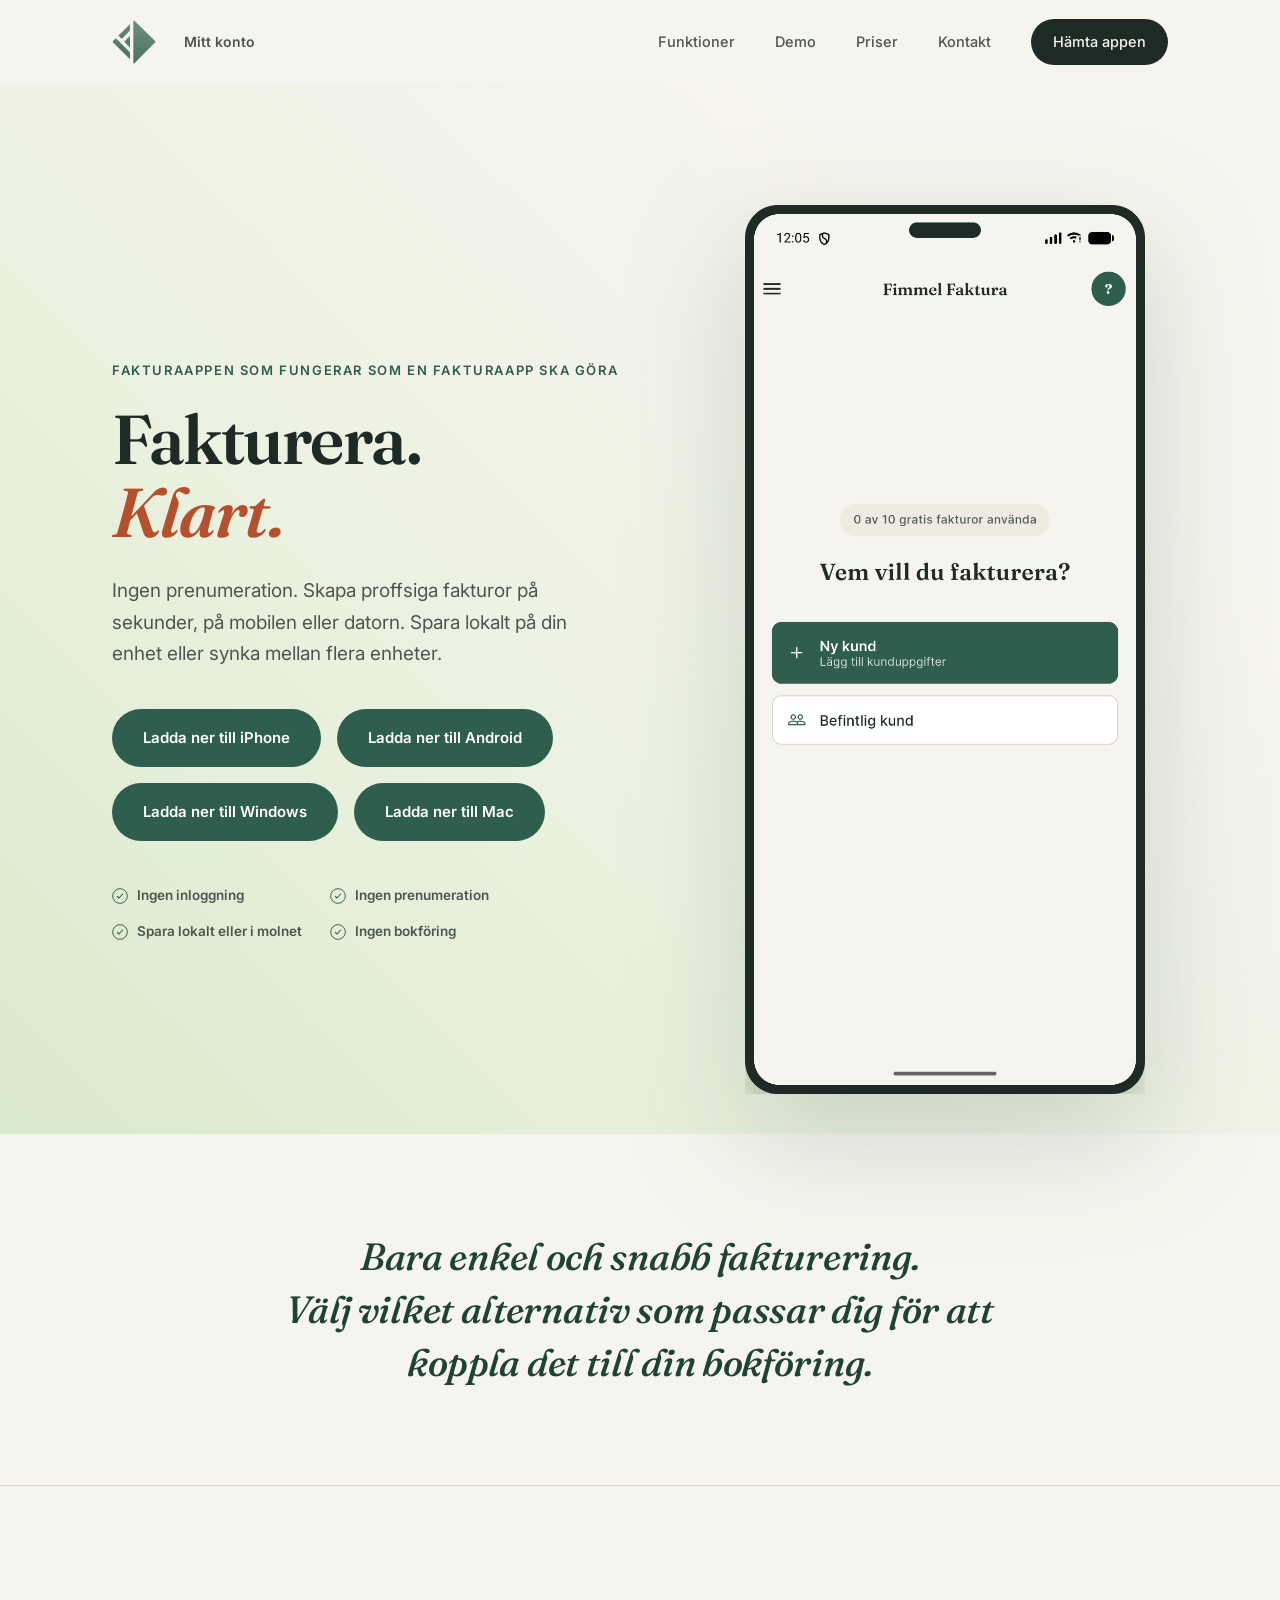
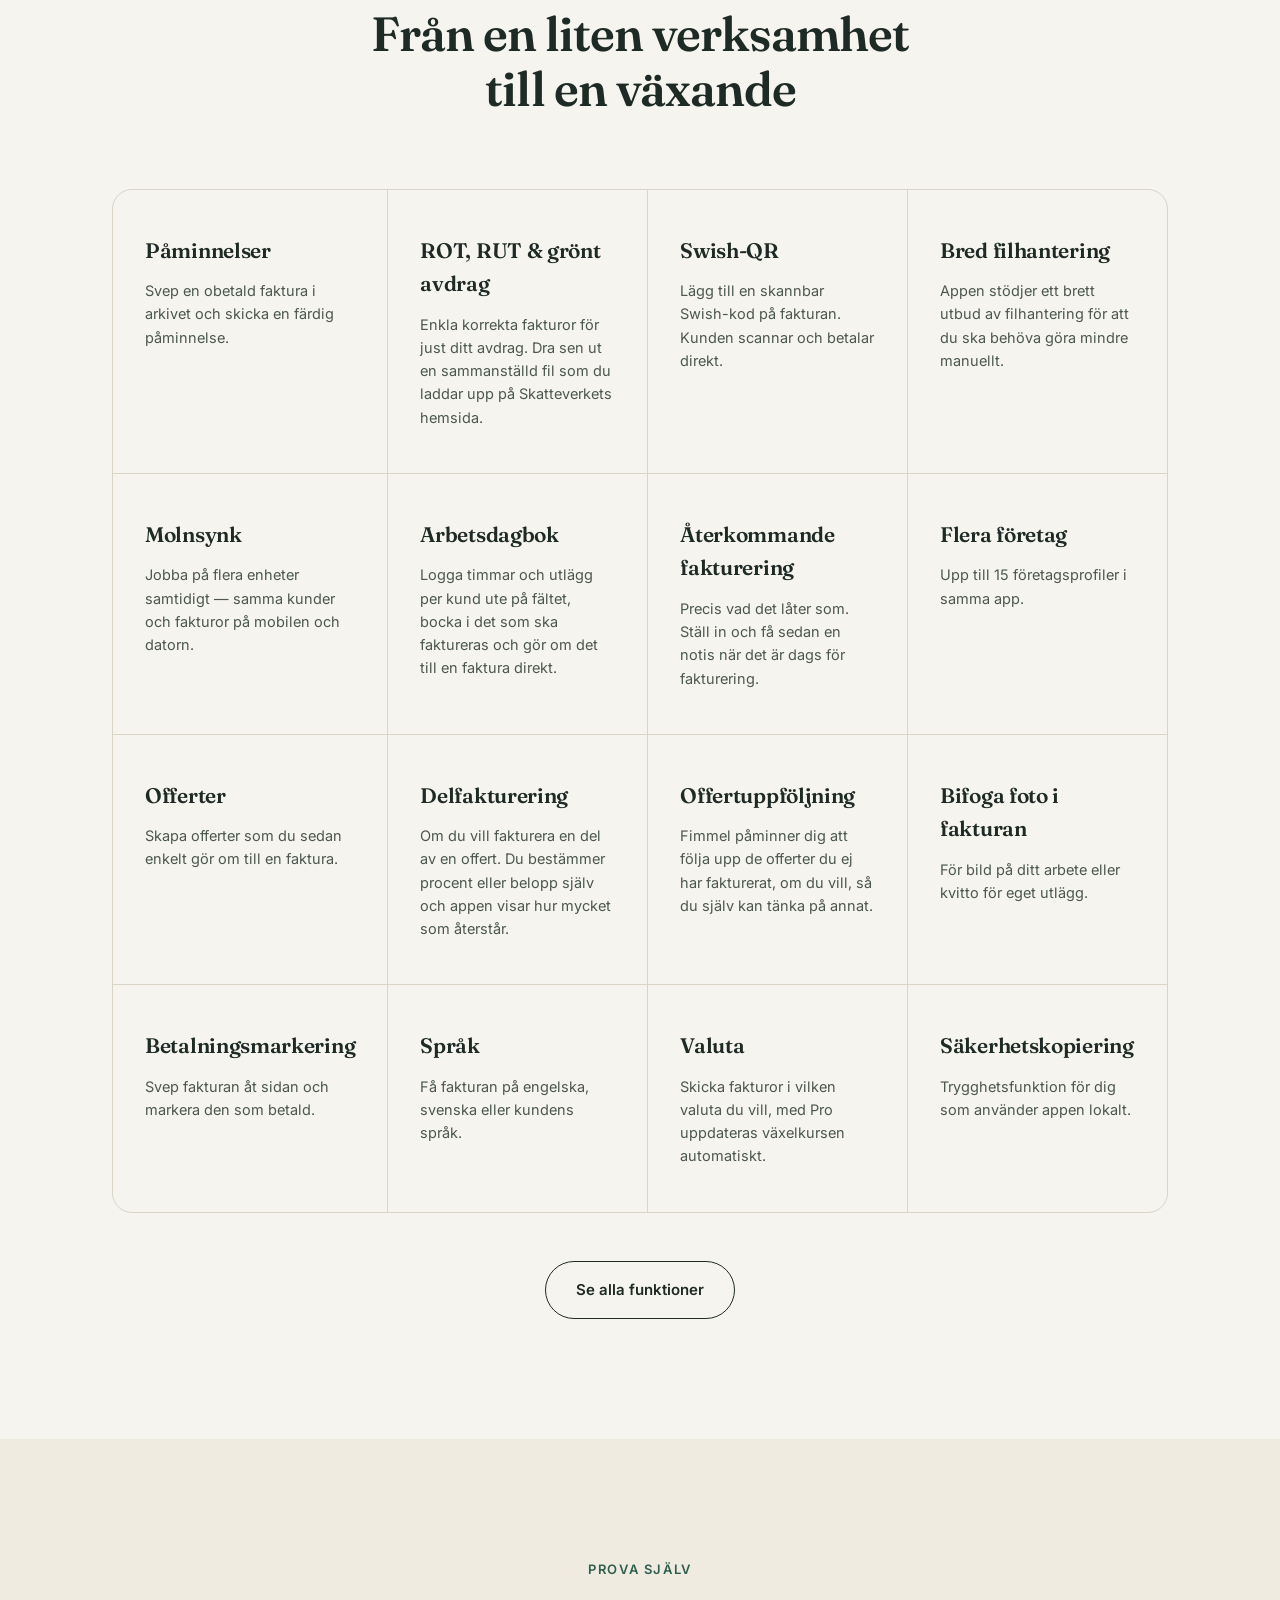
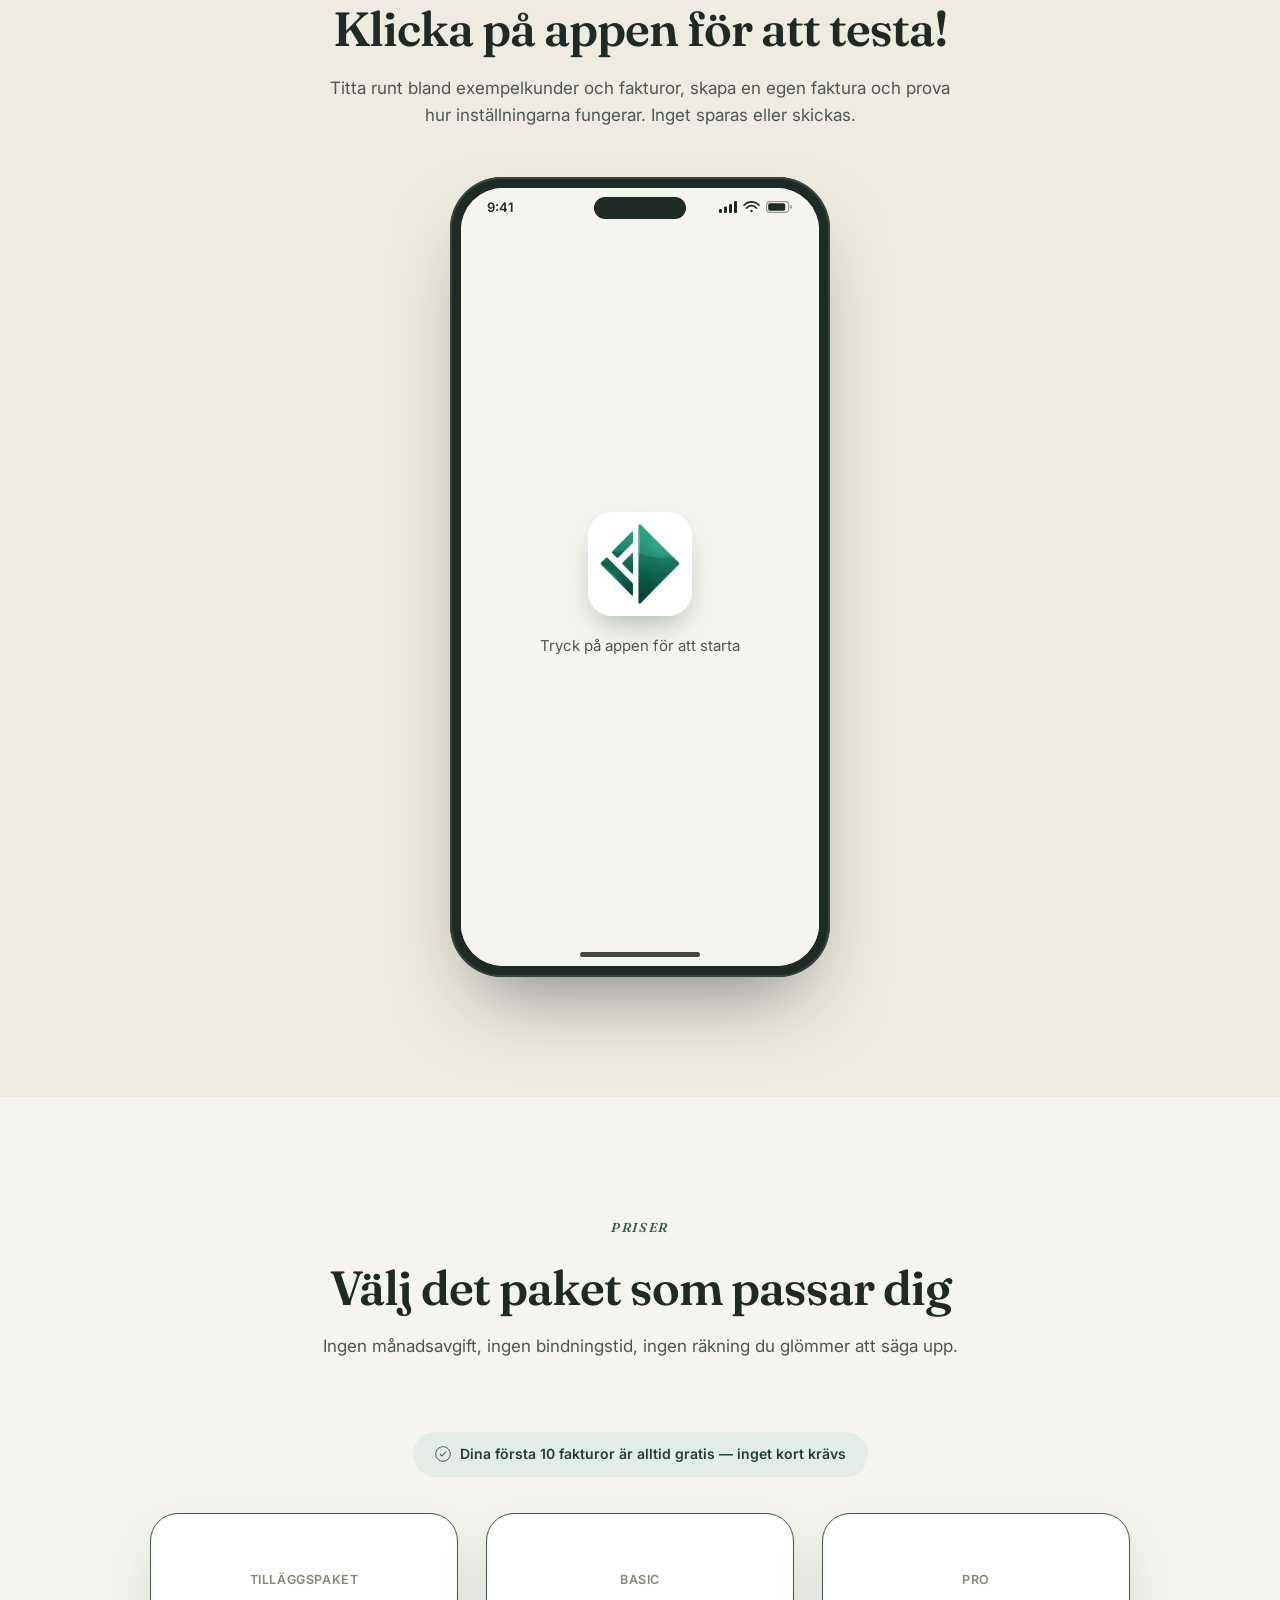
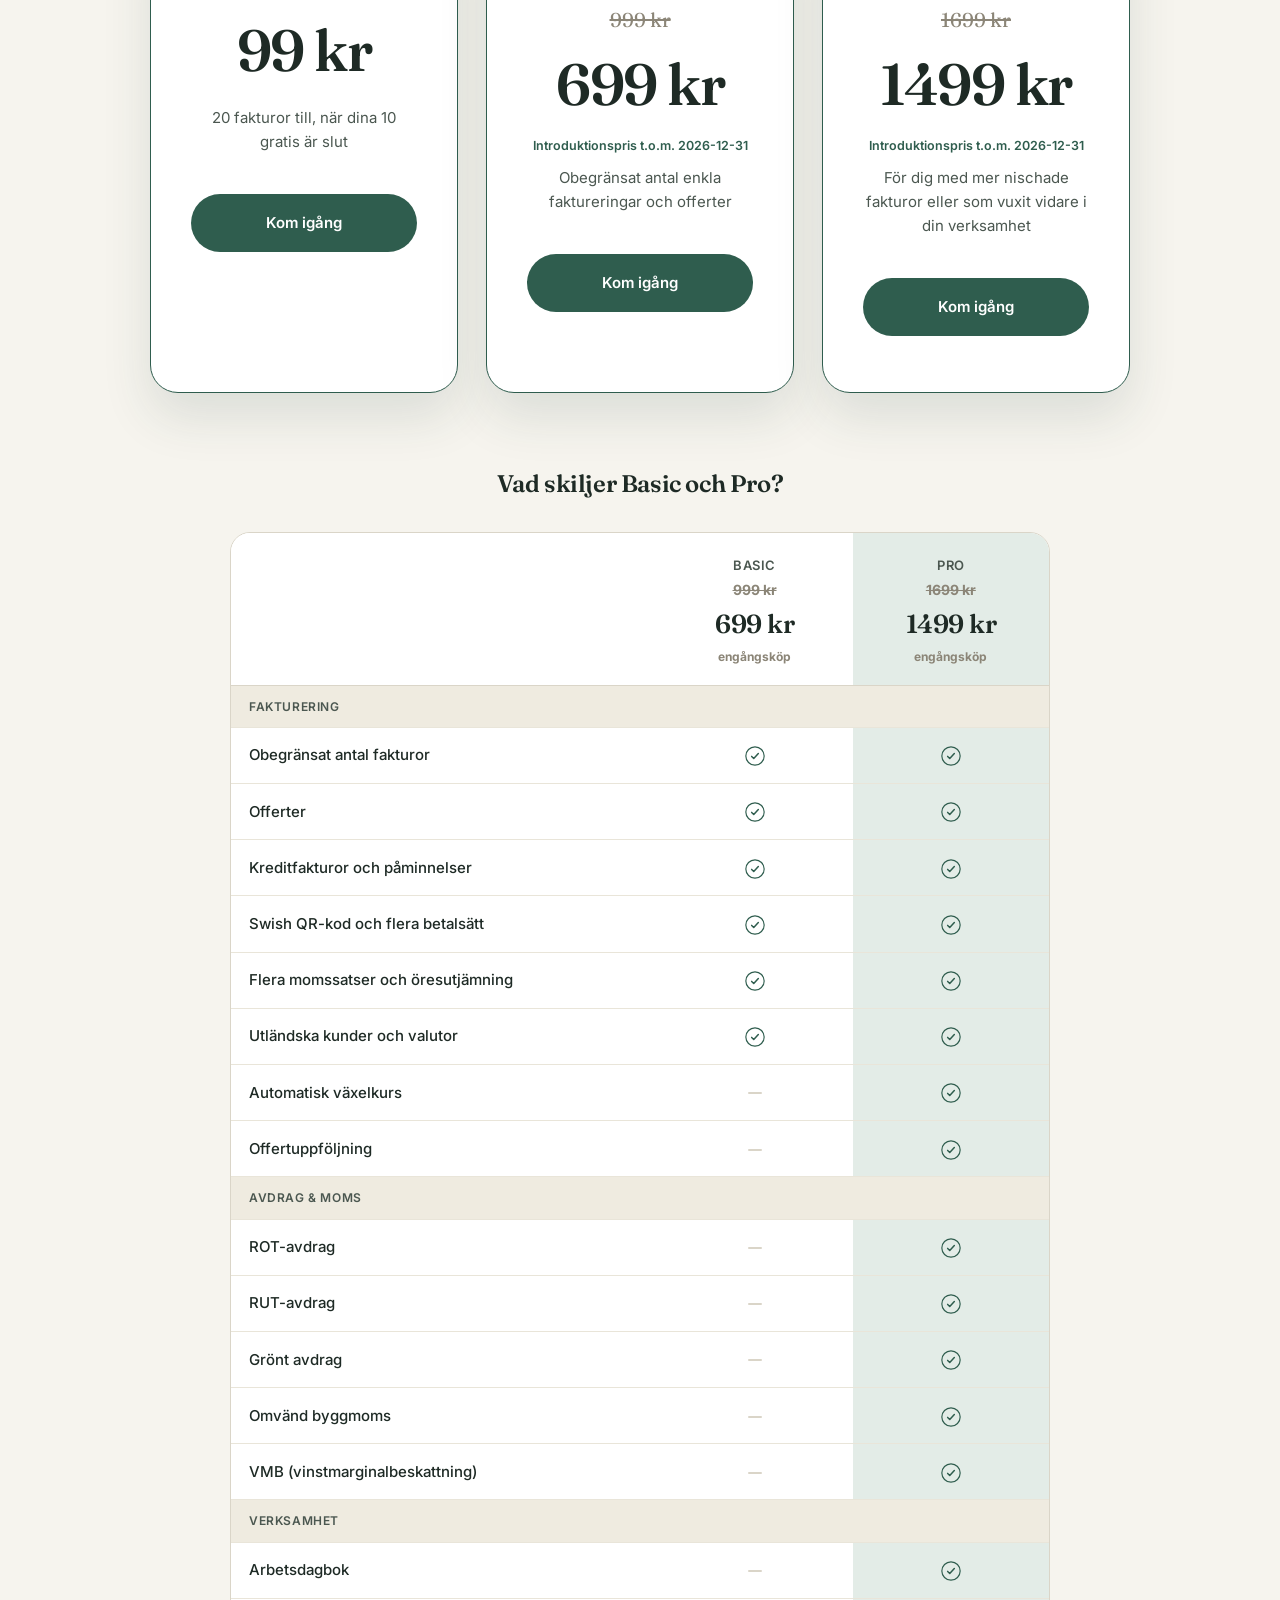
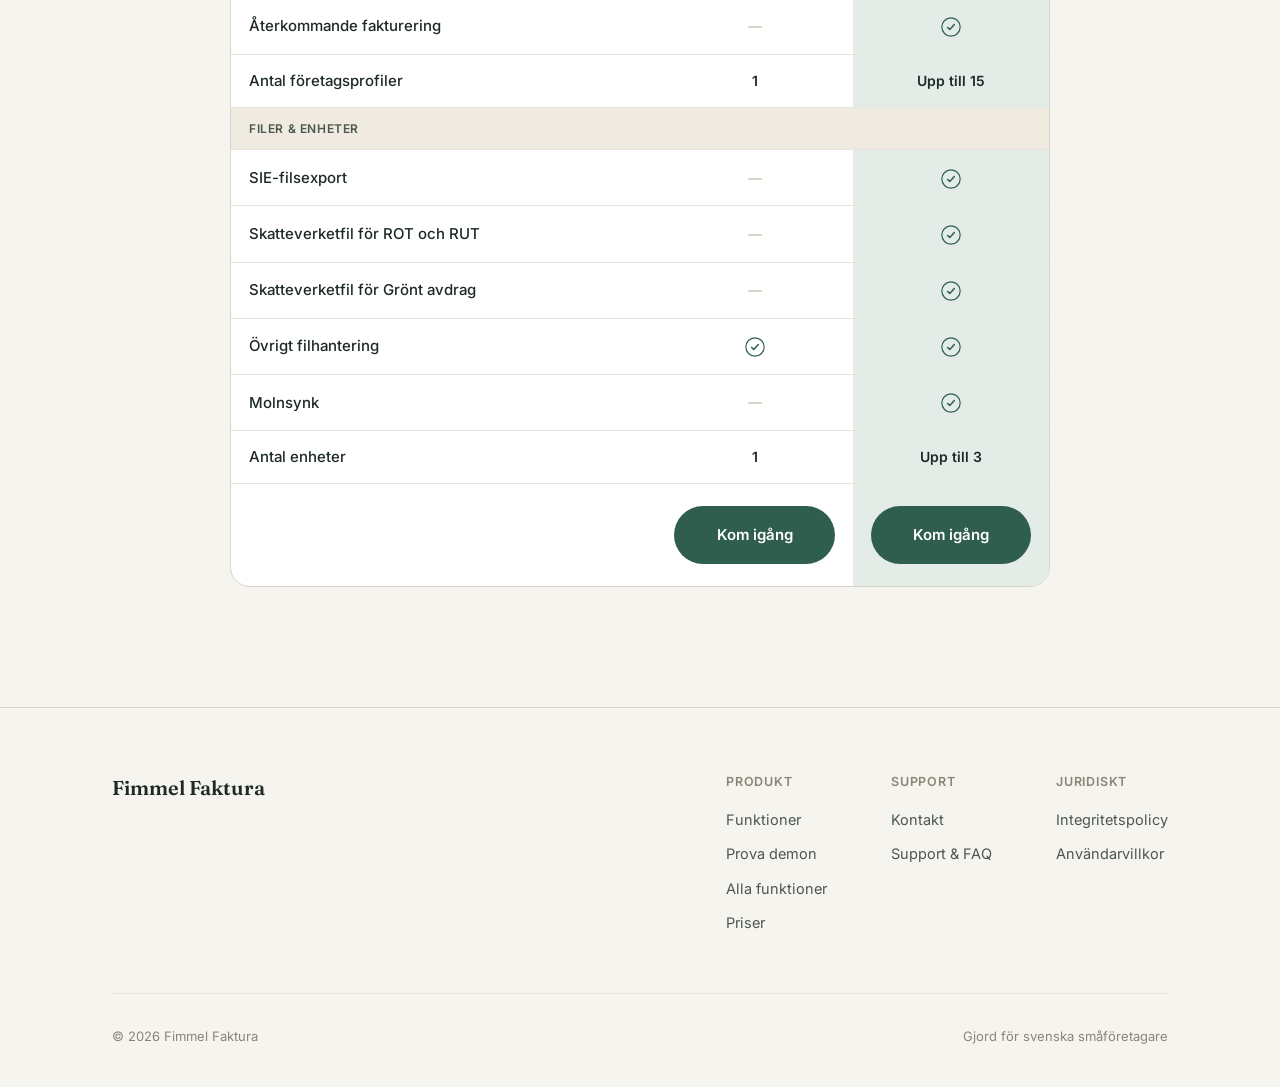
==== commit c36cebc4: "Pricing: show 999/1699 kr as struck-through launch reference price Basic and Pro genuinely list at 9" ====
--- a/index.html
+++ b/index.html
@@ -272,7 +272,7 @@
   <div class="wrap">
     <div class="section-head">
       <span class="eyebrow serif" style="font-style:italic;">Priser</span>
-      <h2 class="serif">Betala bara för det<br>du faktiskt behöver.</h2>
+      <h2 class="serif">Välj det paket som passar dig</h2>
       <p>Ingen månadsavgift, ingen bindningstid, ingen räkning du glömmer att säga upp.</p>
     </div>
 
@@ -291,14 +291,18 @@
 
       <div class="pricing-card featured">
         <div class="price-tier">Basic</div>
+        <div class="price-was">999 kr</div>
         <div class="price-num serif">699 kr</div>
+        <p class="price-intro">Introduktionspris t.o.m. 2026-12-31</p>
         <p class="price-note">Obegränsat antal enkla faktureringar och offerter</p>
         <a href="#hamta" class="btn btn-primary" style="width:100%;">Kom igång</a>
       </div>
 
       <div class="pricing-card featured">
         <div class="price-tier">Pro</div>
+        <div class="price-was">1699 kr</div>
         <div class="price-num serif">1499 kr</div>
+        <p class="price-intro">Introduktionspris t.o.m. 2026-12-31</p>
         <p class="price-note">För dig med mer nischade fakturor eller som vuxit vidare i din verksamhet</p>
         <a href="#hamta" class="btn btn-primary" style="width:100%;">Kom igång</a>
       </div>
@@ -310,8 +314,8 @@
         <thead>
           <tr>
             <th scope="col"><span class="sr">Funktion</span></th>
-            <th scope="col"><span class="cmp-name">Basic</span><span class="cmp-price serif">699 kr</span><span class="cmp-note">engångsköp</span></th>
-            <th scope="col" class="pro"><span class="cmp-name">Pro</span><span class="cmp-price serif">1499 kr</span><span class="cmp-note">engångsköp</span></th>
+            <th scope="col"><span class="cmp-name">Basic</span><span class="cmp-was">999 kr</span><span class="cmp-price serif">699 kr</span><span class="cmp-note">engångsköp</span></th>
+            <th scope="col" class="pro"><span class="cmp-name">Pro</span><span class="cmp-was">1699 kr</span><span class="cmp-price serif">1499 kr</span><span class="cmp-note">engångsköp</span></th>
           </tr>
         </thead>
         <tbody>
@@ -423,8 +427,8 @@
   // That means it can't be bypassed by calling the API directly and
   // skipping the check, unlike checking the email match only in this
   // browser code.
-  const SUPABASE_URL = 'https://ikaievzwqzsllkxagfau.supabase.co';
-  const SUPABASE_KEY = 'sb_publishable_A2Mzk1DdFdajsdK3369DGg_o6aMlmom';
+  const SUPABASE_URL = 'https://jfgokufdfzztgdoypeuv.supabase.co';
+  const SUPABASE_KEY = 'sb_publishable_q2DBGr_ndYei5uqNoI4VTg_j4sRh8_u';
 
   const platformLabels = { android: 'Android', ios: 'iPhone', windows: 'Windows', macos: 'Mac' };
 
--- a/assets/styles.css
+++ b/assets/styles.css
@@ -16,8 +16,15 @@
 
 *{margin:0;padding:0;box-sizing:border-box;}
 
-html{scroll-behavior:smooth;scroll-padding-top:100px;}
-
+html{scroll-behavior:smooth;scroll-padding-top:100px;overflow-x:hidden;}
+
+/* The closed mobile .nav-links menu sits off-canvas via transform:translateX(100%)
+   (see its own comment further down) — harmless on iOS Safari, but on Chrome/Android
+   that off-canvas box still counts toward the page's layout width once backdrop-filter
+   turns .nav into its containing block, so the whole site got silently rendered at
+   ~50% zoom on Android with everything (including the demo) landing under the finger's
+   actual tap. overflow-x:hidden on html+body stops the browser from ever widening the
+   viewport for that off-canvas content. */
 body{
   background:var(--paper);
   color:var(--ink);
@@ -25,6 +32,7 @@
   font-size:17px;
   line-height:1.6;
   -webkit-font-smoothing:antialiased;
+  overflow-x:hidden;
 }
 
 .serif{font-family:'Fraunces',serif;}
@@ -627,6 +635,14 @@
   margin-bottom:14px;
 }
 
+.price-was{
+  font-family:'Fraunces',serif;
+  font-size:20px;
+  color:var(--muted);
+  text-decoration:line-through;
+  margin-bottom:2px;
+}
+
 .price-num{
   font-family:'Fraunces',serif;
   font-weight:600;
@@ -640,6 +656,13 @@
   font-weight:500;
   color:var(--muted);
   letter-spacing:0;
+}
+
+.price-intro{
+  margin-top:6px;
+  color:var(--forest);
+  font-size:12.5px;
+  font-weight:600;
 }
 
 .price-note{
@@ -1219,7 +1242,8 @@
 .compare-table .pro{background:var(--forest-pale);}
 .compare-table thead th.pro{background:var(--forest-pale);}
 .cmp-name{display:block;font-size:13px;font-weight:600;letter-spacing:.6px;text-transform:uppercase;color:var(--ink-soft);}
-.cmp-price{display:block;font-size:26px;font-weight:600;letter-spacing:-0.5px;margin-top:4px;color:var(--ink);}
+.cmp-was{display:block;font-size:14px;color:var(--muted);text-decoration:line-through;margin-top:4px;}
+.cmp-price{display:block;font-size:26px;font-weight:600;letter-spacing:-0.5px;margin-top:2px;color:var(--ink);}
 .cmp-note{display:block;font-size:12px;color:var(--muted);margin-top:2px;}
 .compare-table .grp th{background:var(--paper-deep);text-align:left;font-size:12px;font-weight:600;letter-spacing:.6px;text-transform:uppercase;color:var(--ink-soft);padding:11px 18px;}
 .compare-table td.t{font-size:14px;font-weight:600;color:var(--ink);}
@@ -1236,5 +1260,6 @@
   .compare-table th[scope=row]{font-size:13.5px;}
   .compare-table thead th:first-child{width:46%;}
   .cmp-price{font-size:20px;}
+  .cmp-was{font-size:12px;}
   .compare-table tfoot .btn{padding:13px 8px;font-size:14px;}
 }
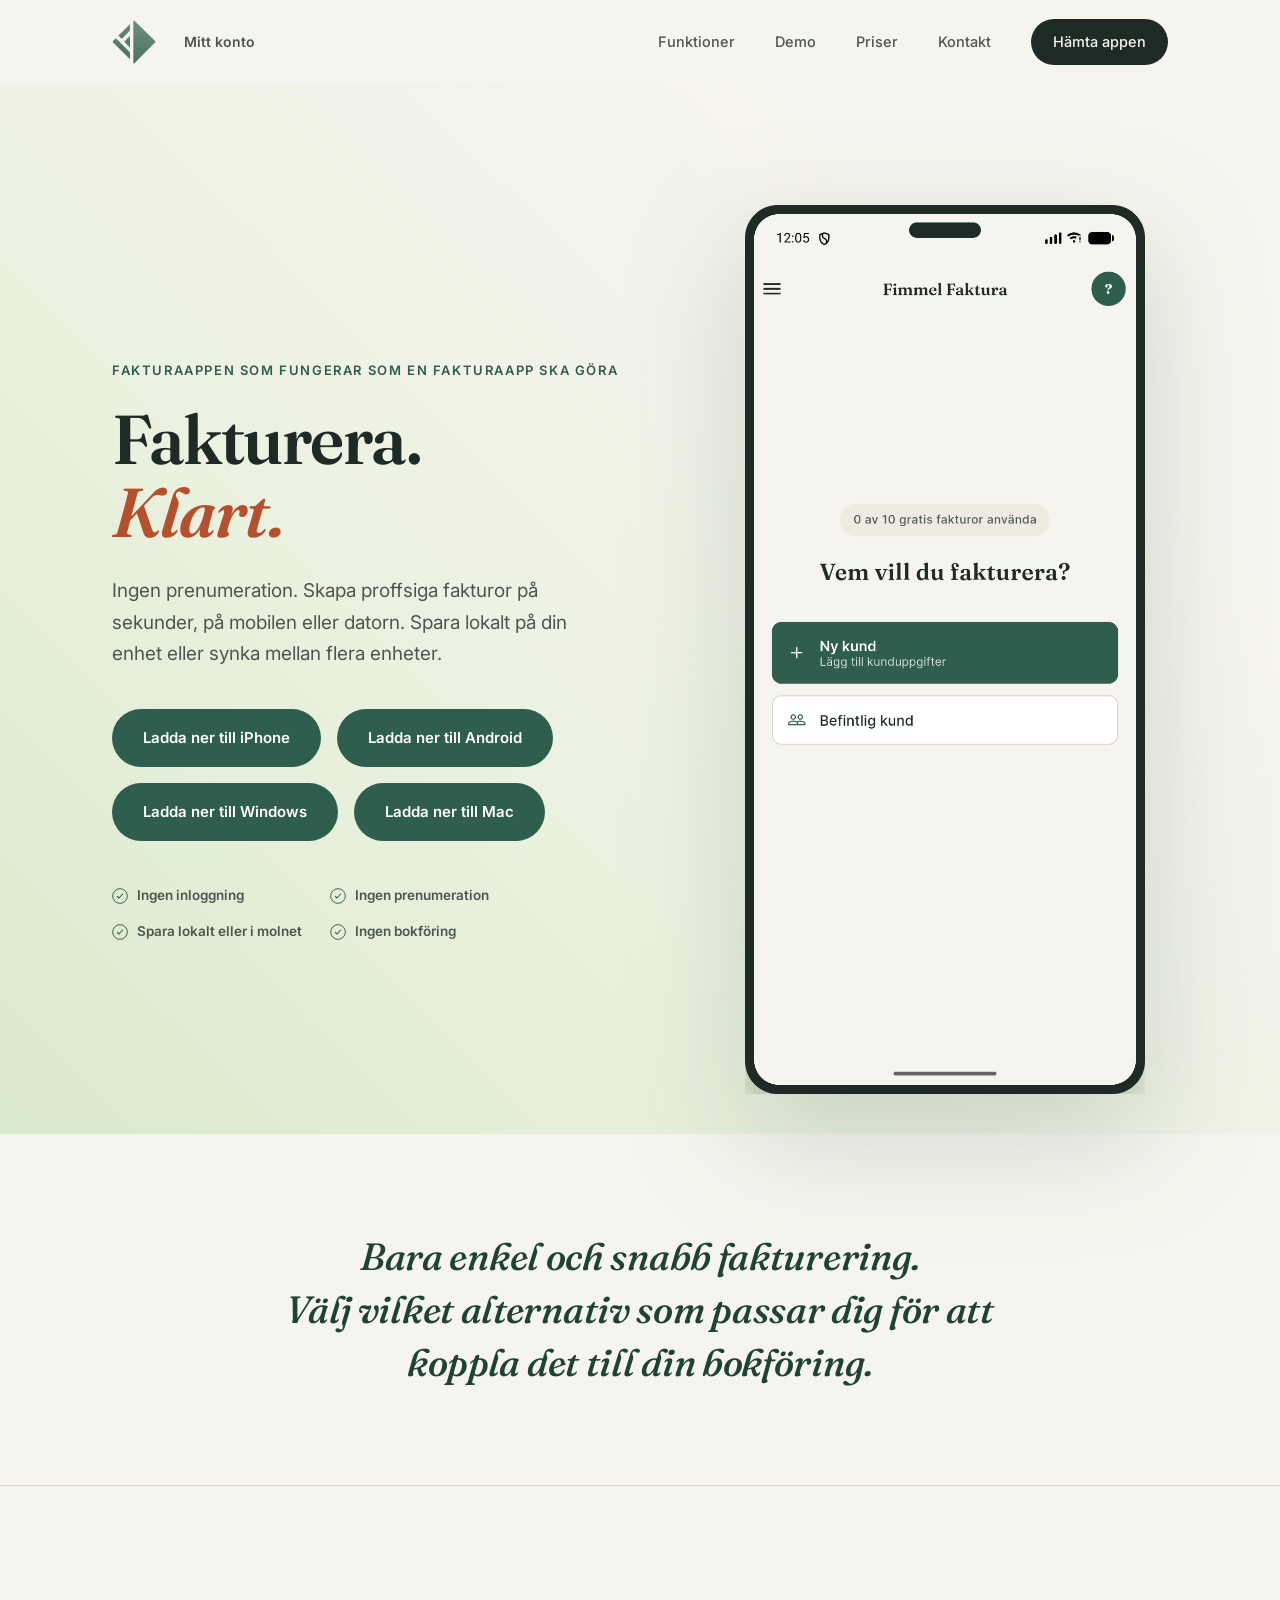
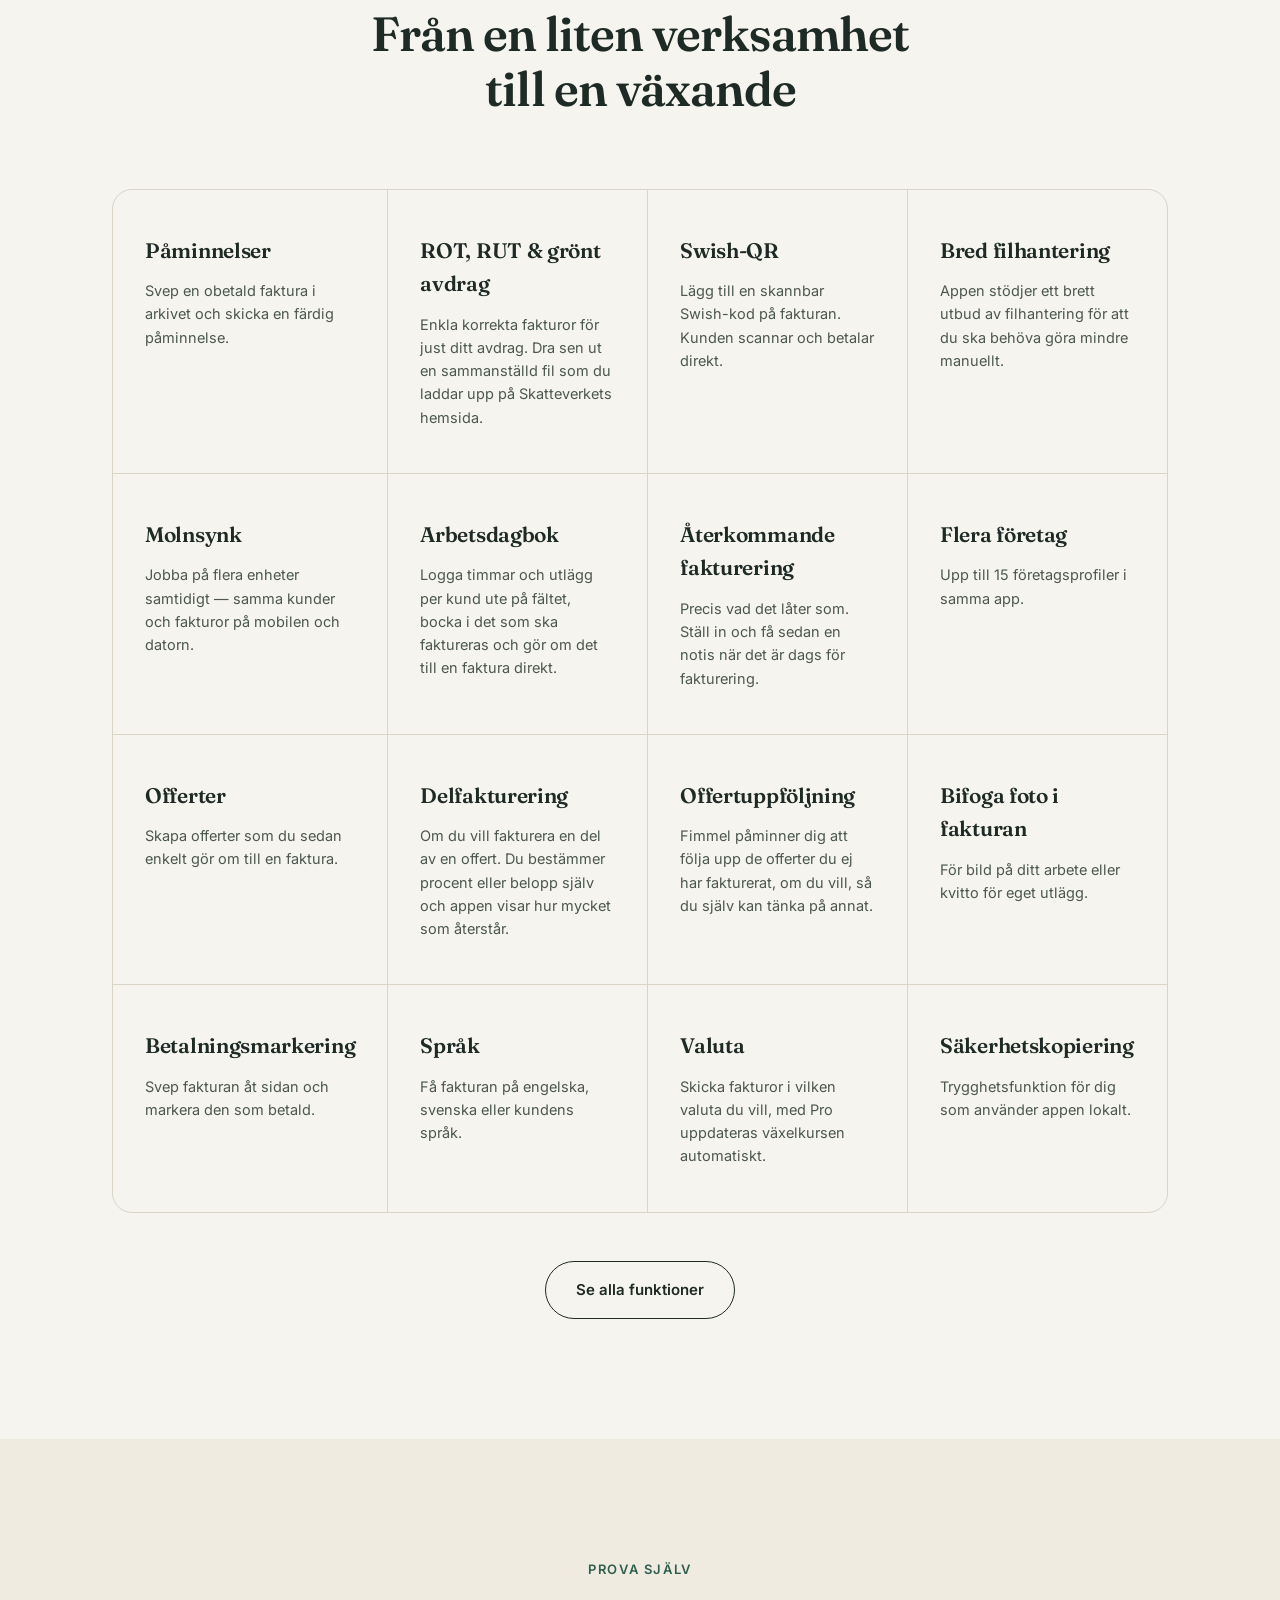
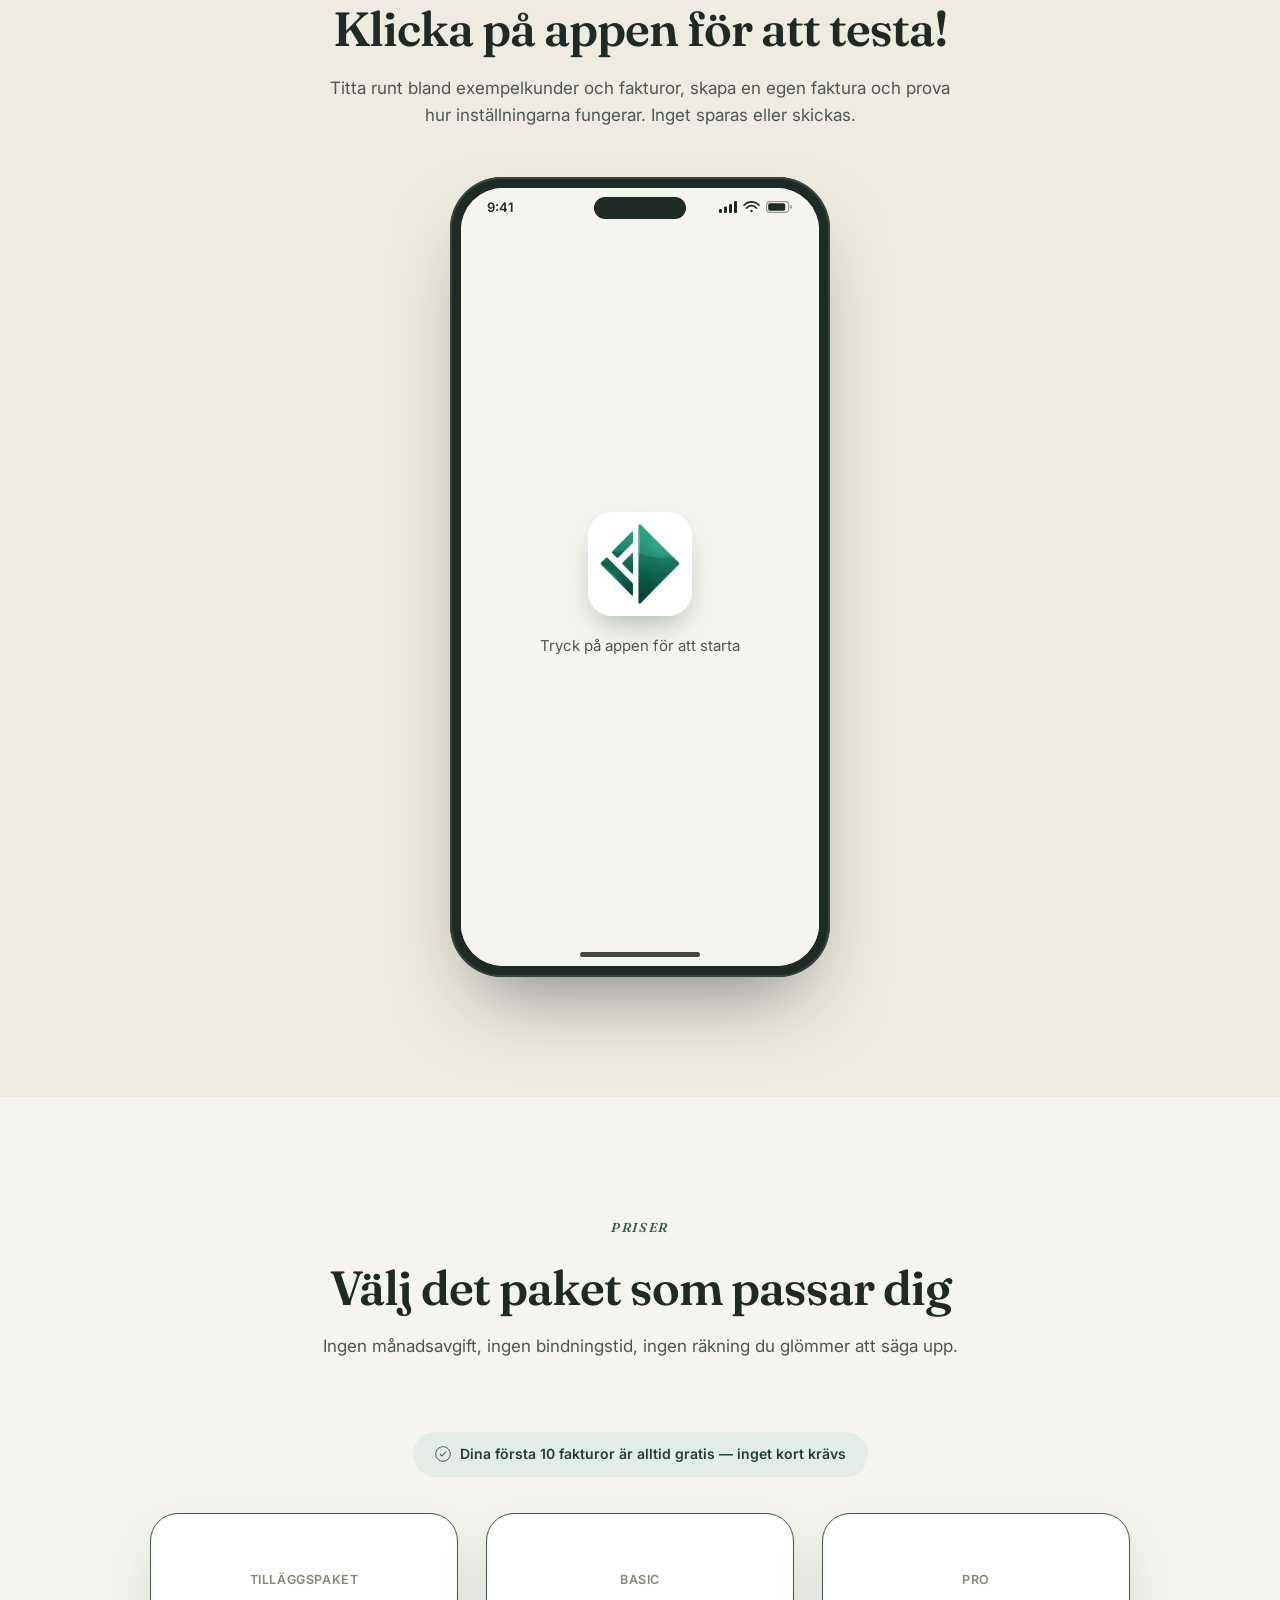
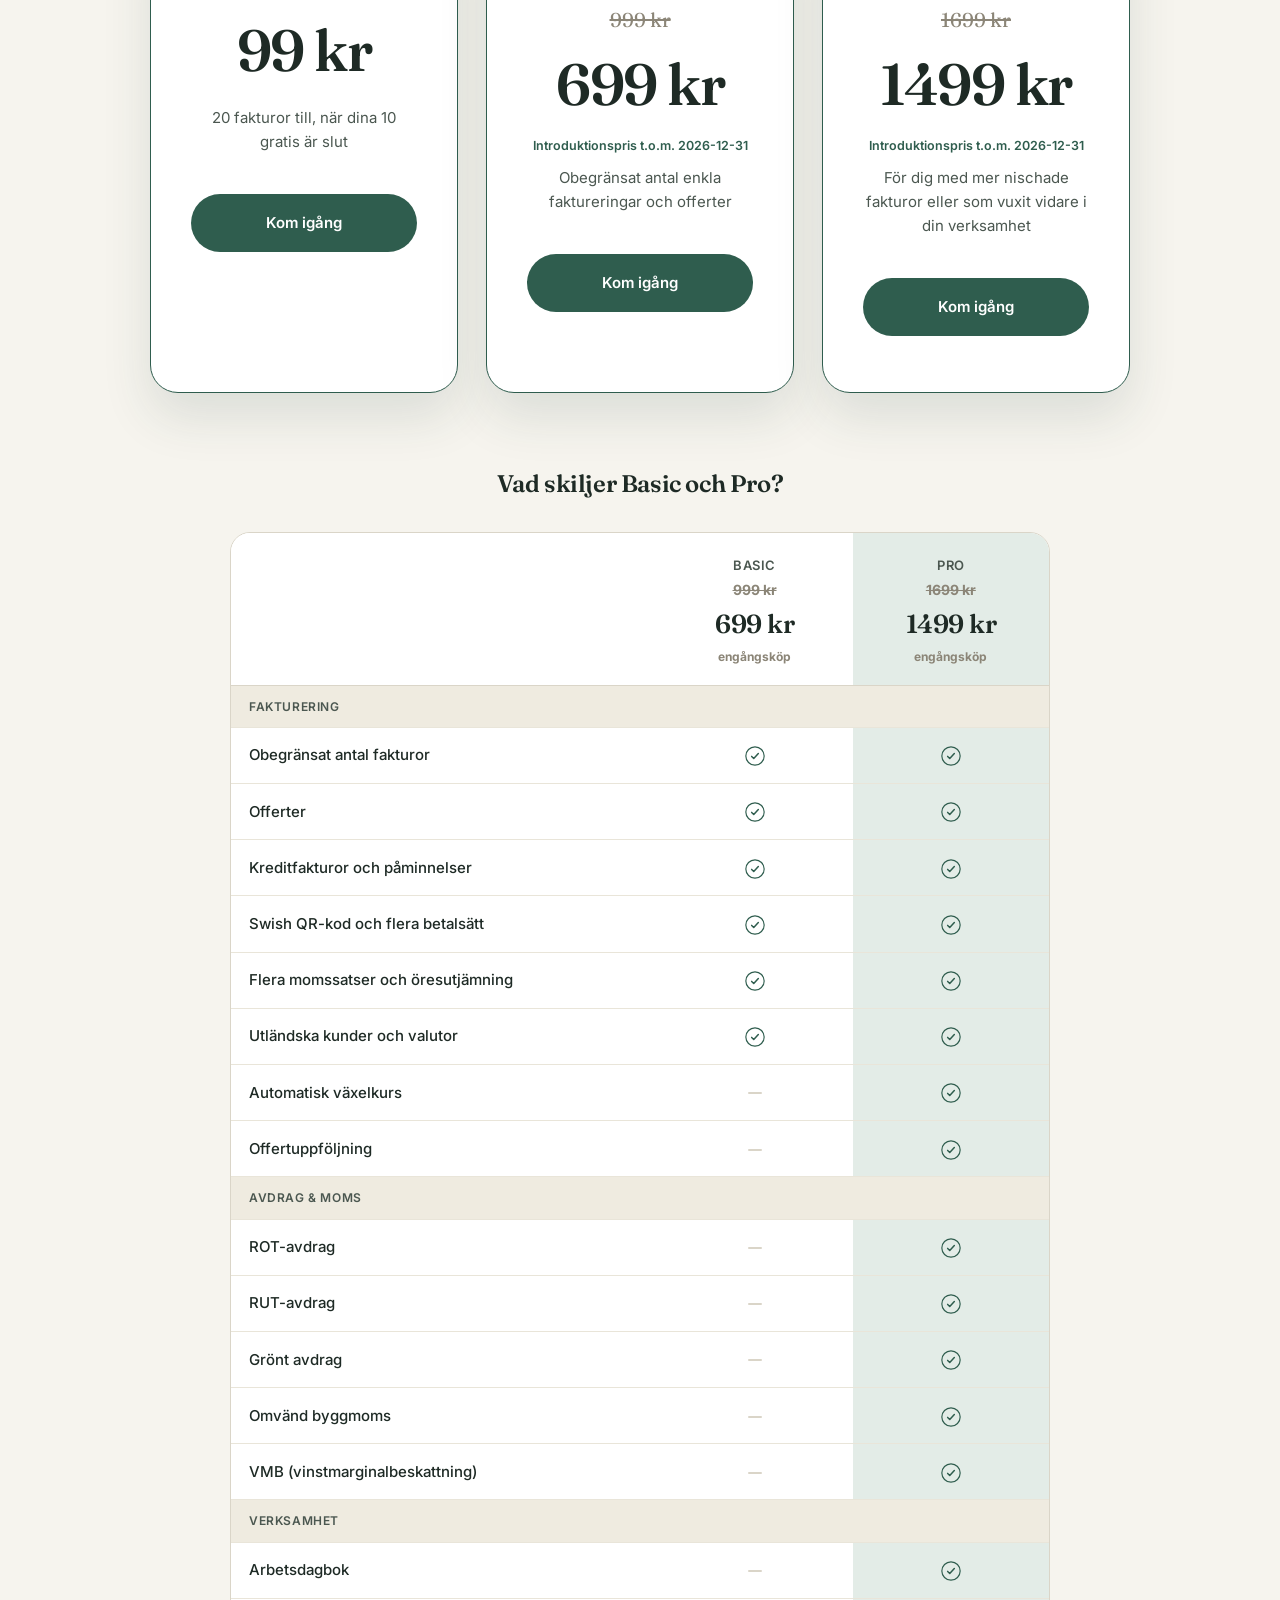
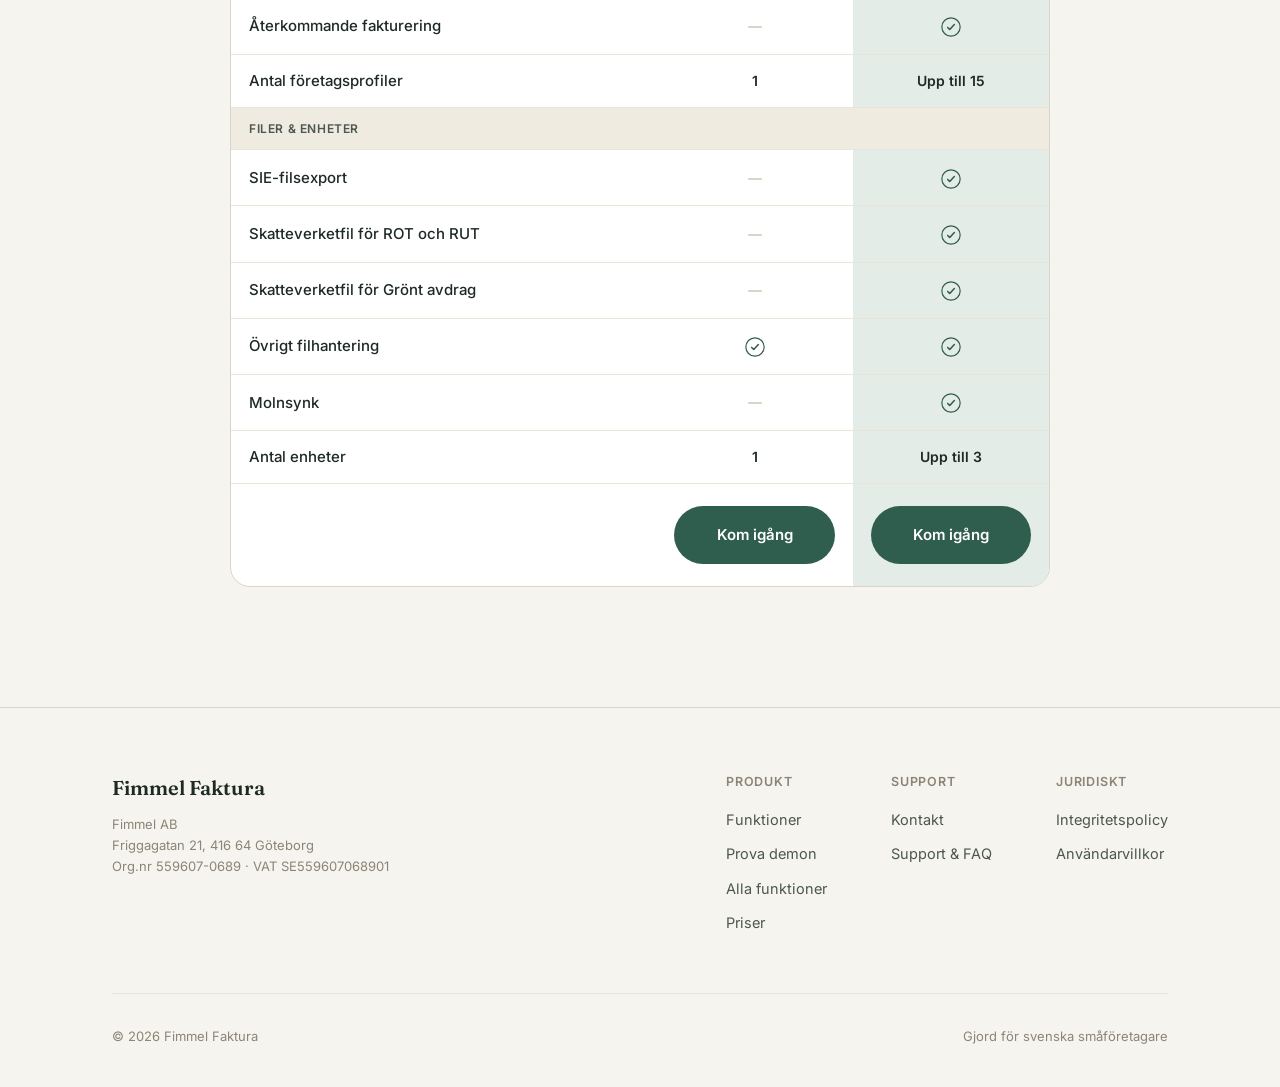
==== commit 7c7fd3c8: "Add registered company details (org.nr, VAT, address) site-wide Fimmel AB is now officially register" ====
--- a/index.html
+++ b/index.html
@@ -66,7 +66,16 @@
   "publisher": {
     "@type": "Organization",
     "name": "Fimmel AB",
-    "url": "https://fimmel.se/"
+    "url": "https://fimmel.se/",
+    "vatID": "SE559607068901",
+    "taxID": "559607-0689",
+    "address": {
+      "@type": "PostalAddress",
+      "streetAddress": "Friggagatan 21",
+      "postalCode": "416 64",
+      "addressLocality": "Göteborg",
+      "addressCountry": "SE"
+    }
   }
 }
 </script>
@@ -366,6 +375,11 @@
     <div class="footer-top">
       <div>
         <div class="footer-logo serif">Fimmel Faktura</div>
+        <div class="footer-addr">
+          Fimmel AB<br>
+          Friggagatan 21, 416 64 Göteborg<br>
+          Org.nr 559607-0689 · VAT SE559607068901
+        </div>
       </div>
       <div class="footer-cols">
         <div class="footer-col">
--- a/assets/styles.css
+++ b/assets/styles.css
@@ -750,6 +750,13 @@
   font-family:'Fraunces',serif;
   font-weight:600;
   font-size:20px;
+}
+
+.footer-addr{
+  margin-top:10px;
+  font-size:13px;
+  line-height:1.6;
+  color:var(--muted);
 }
 
 .footer-cols{
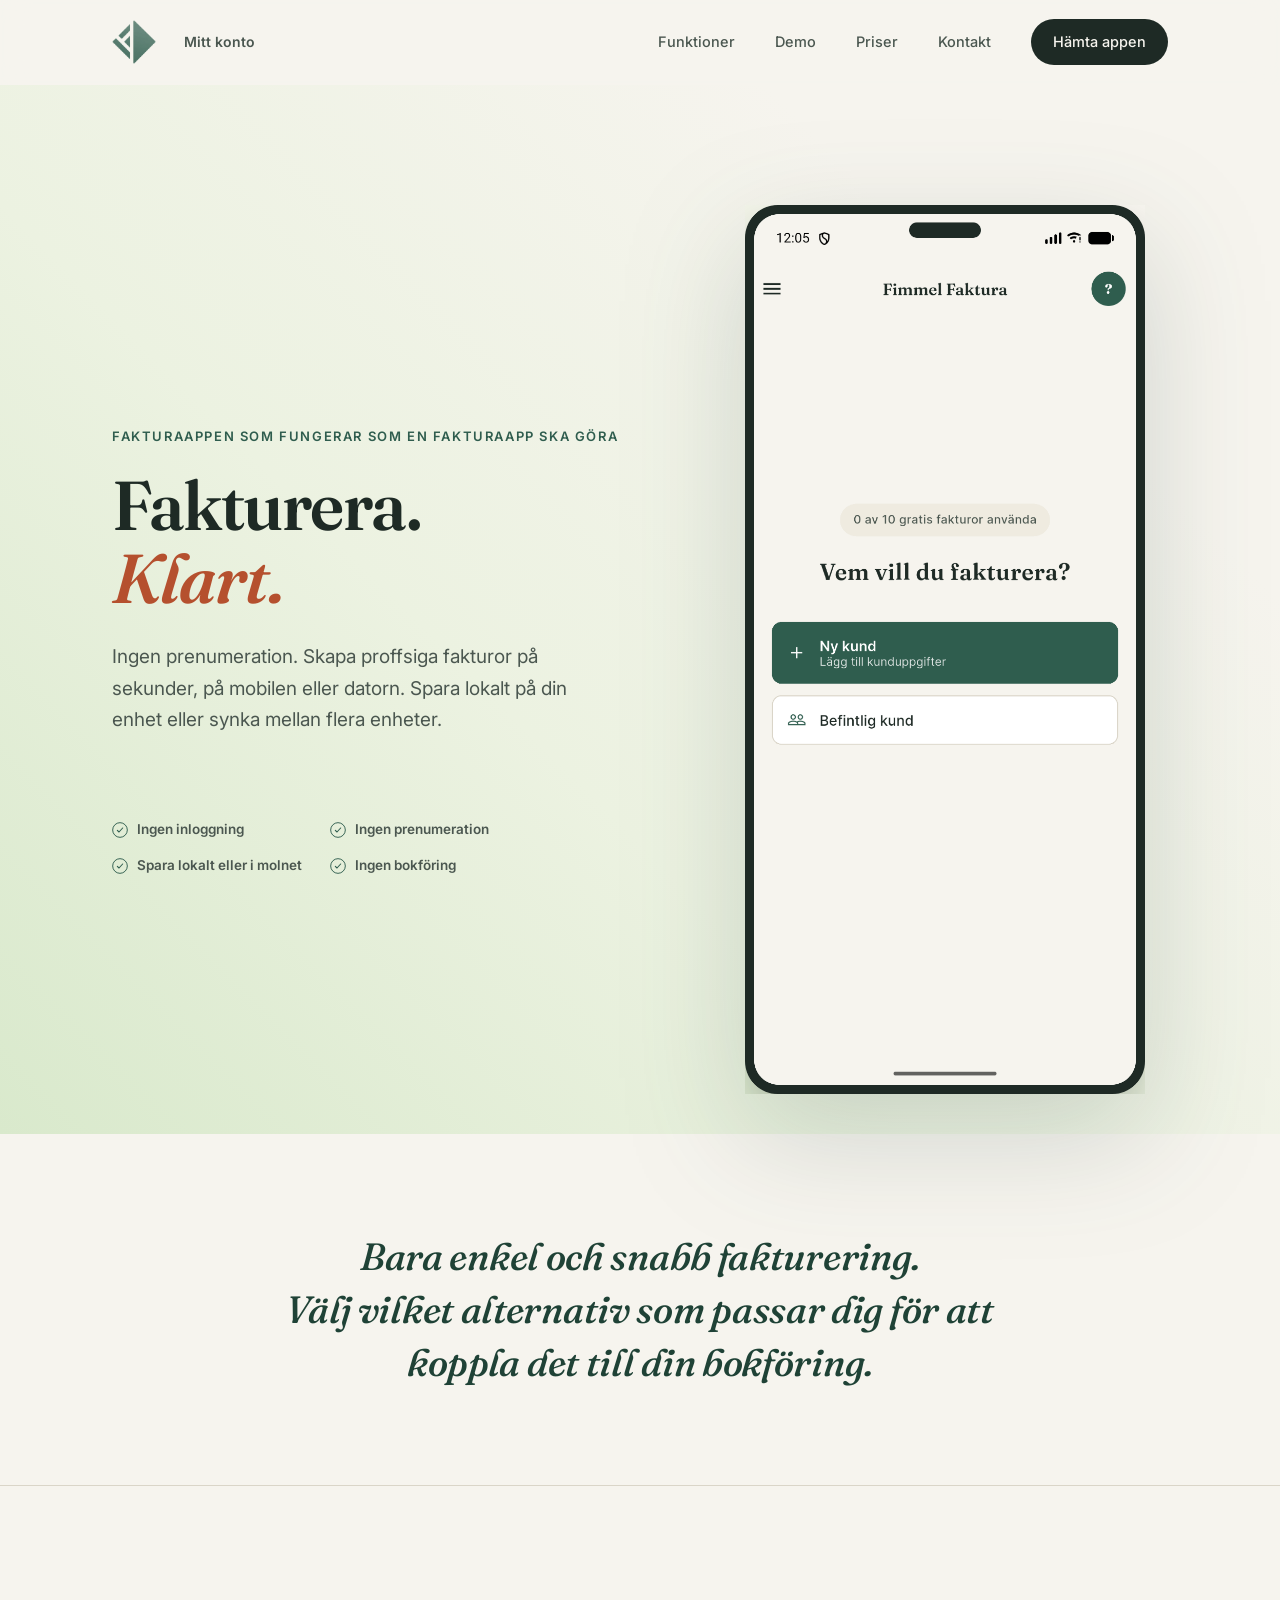
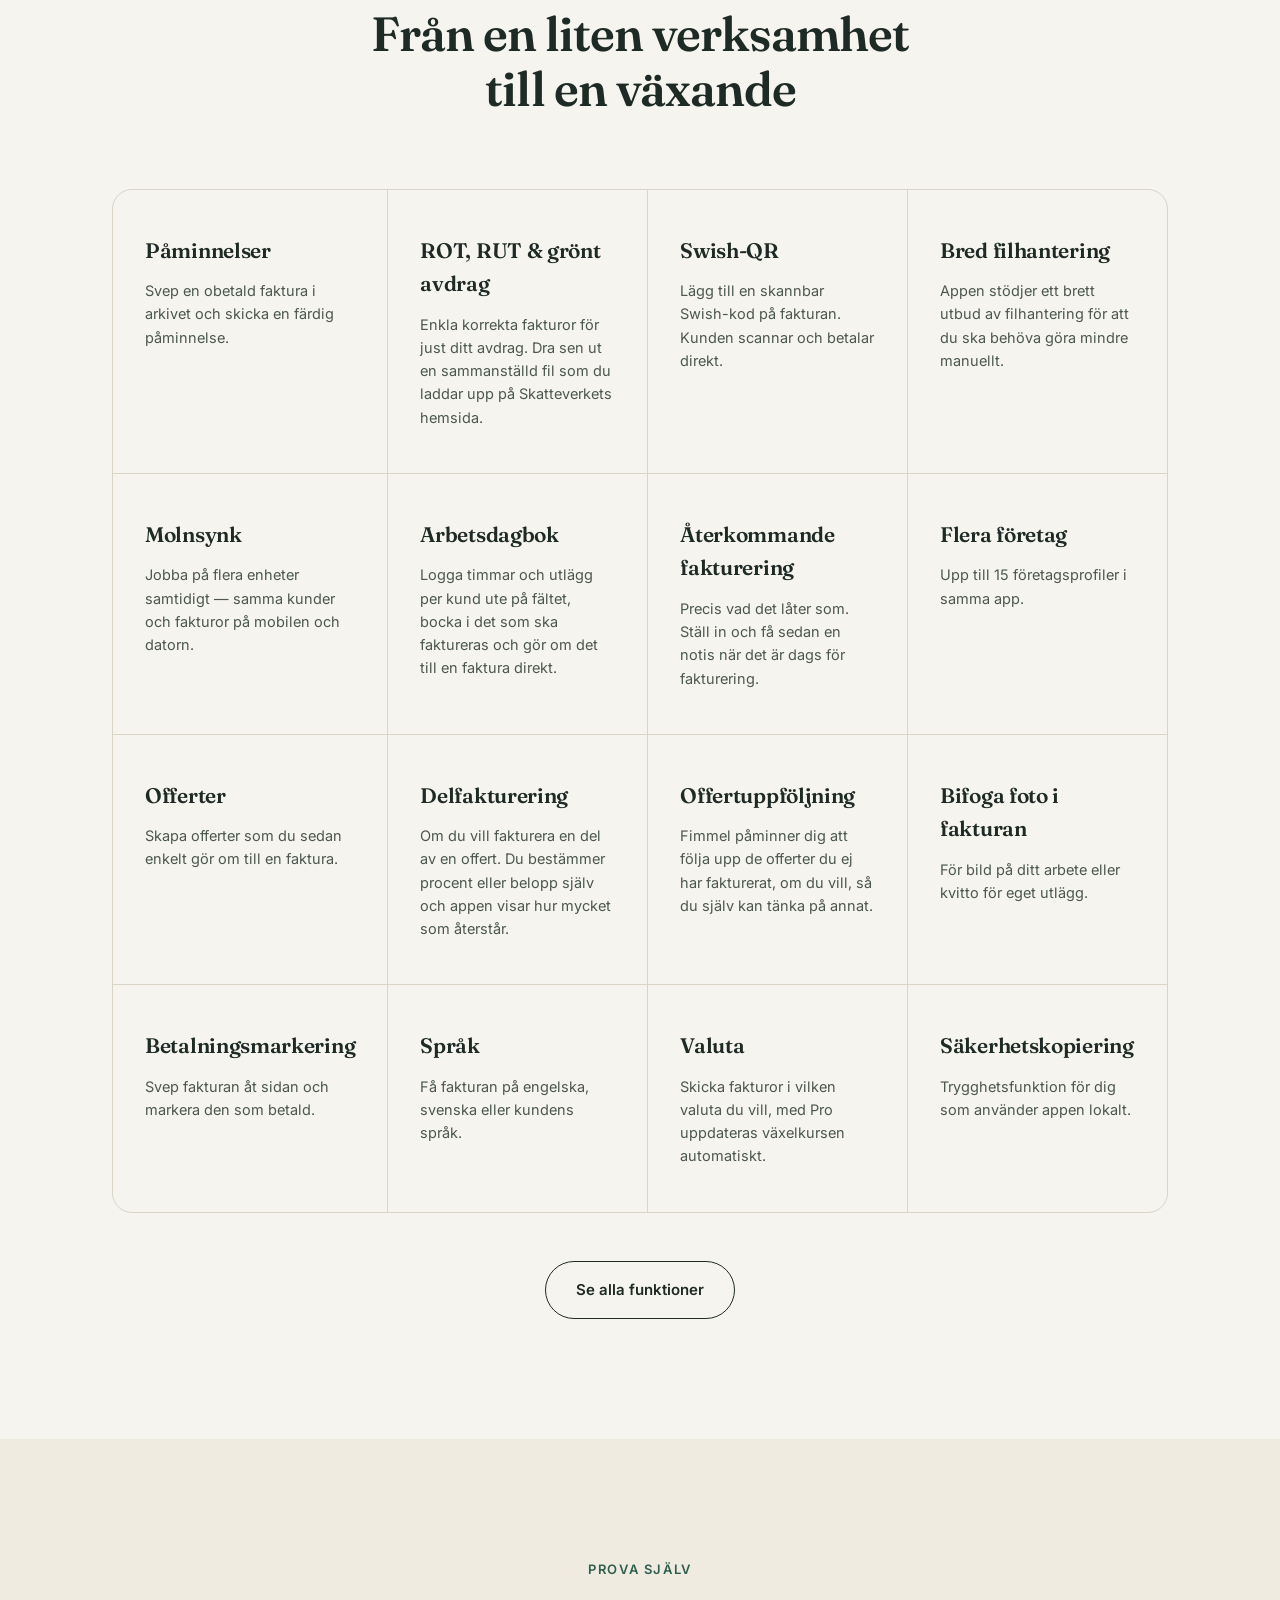
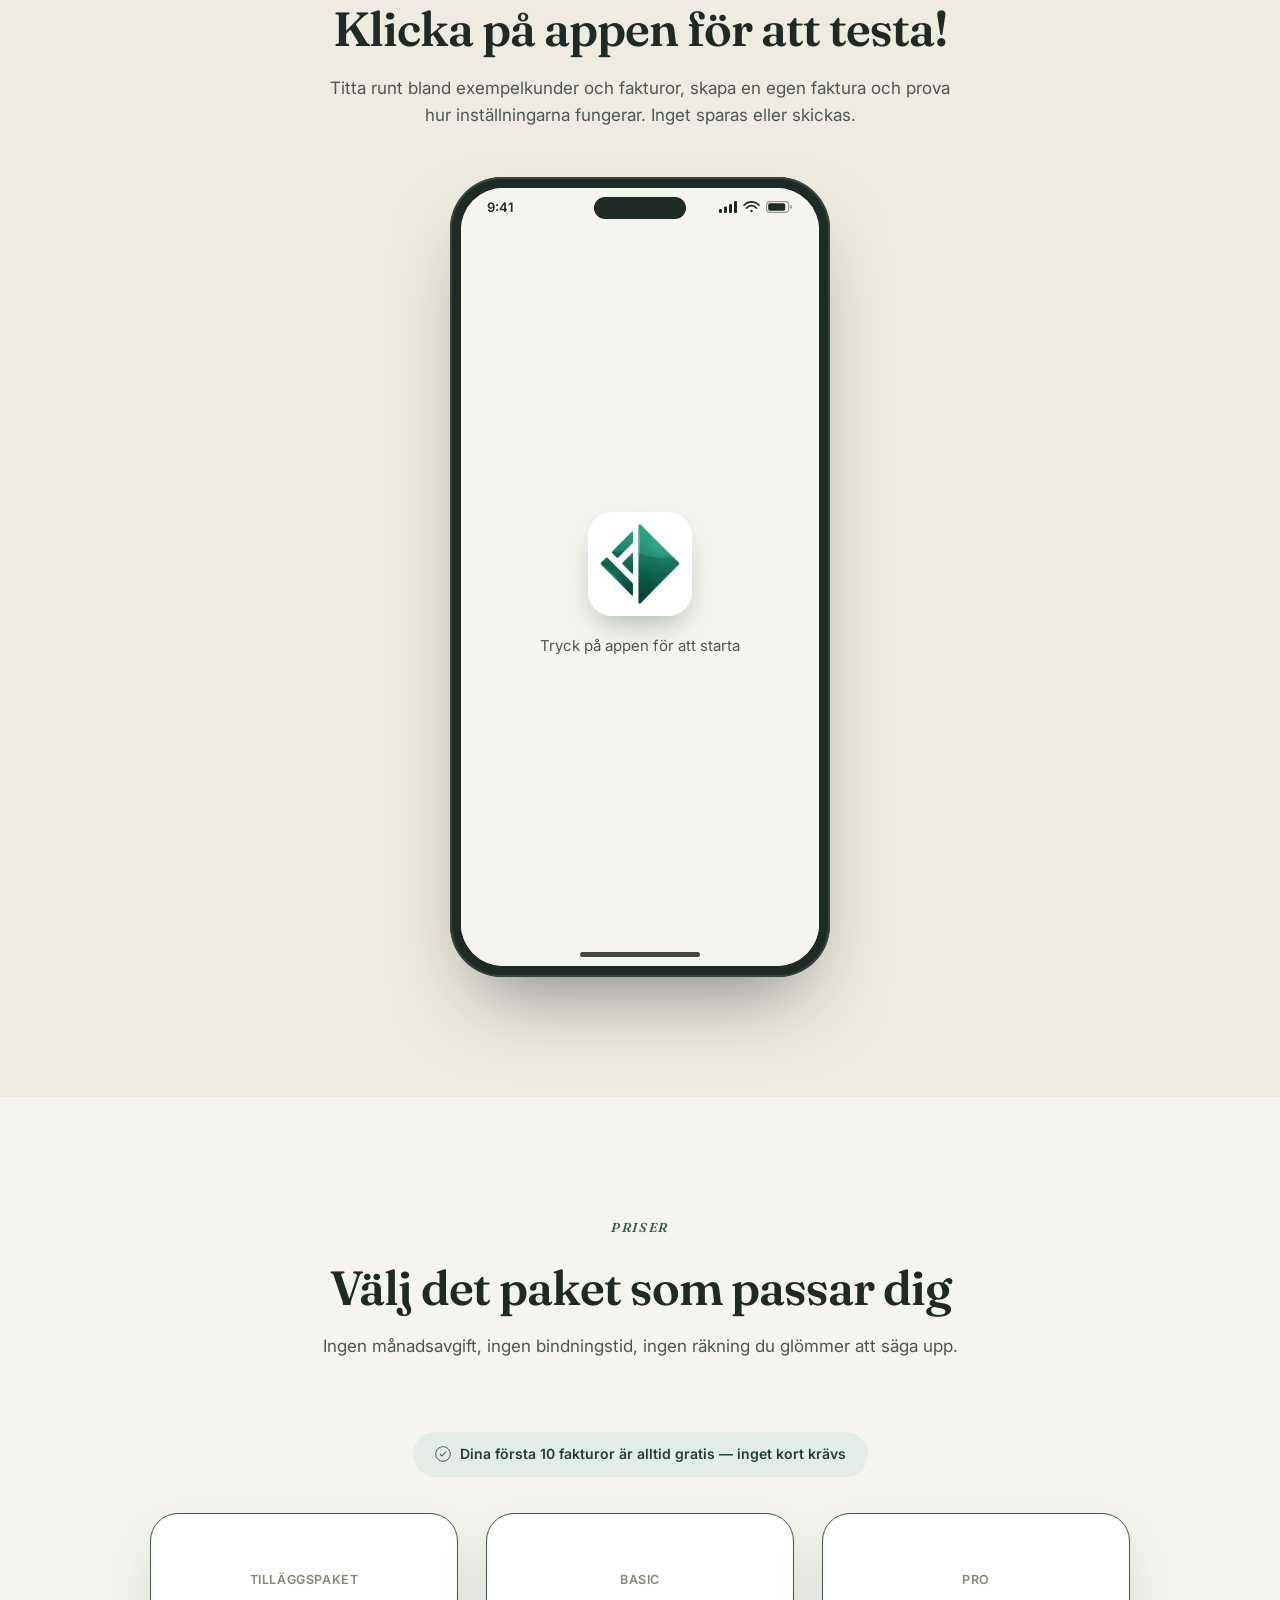
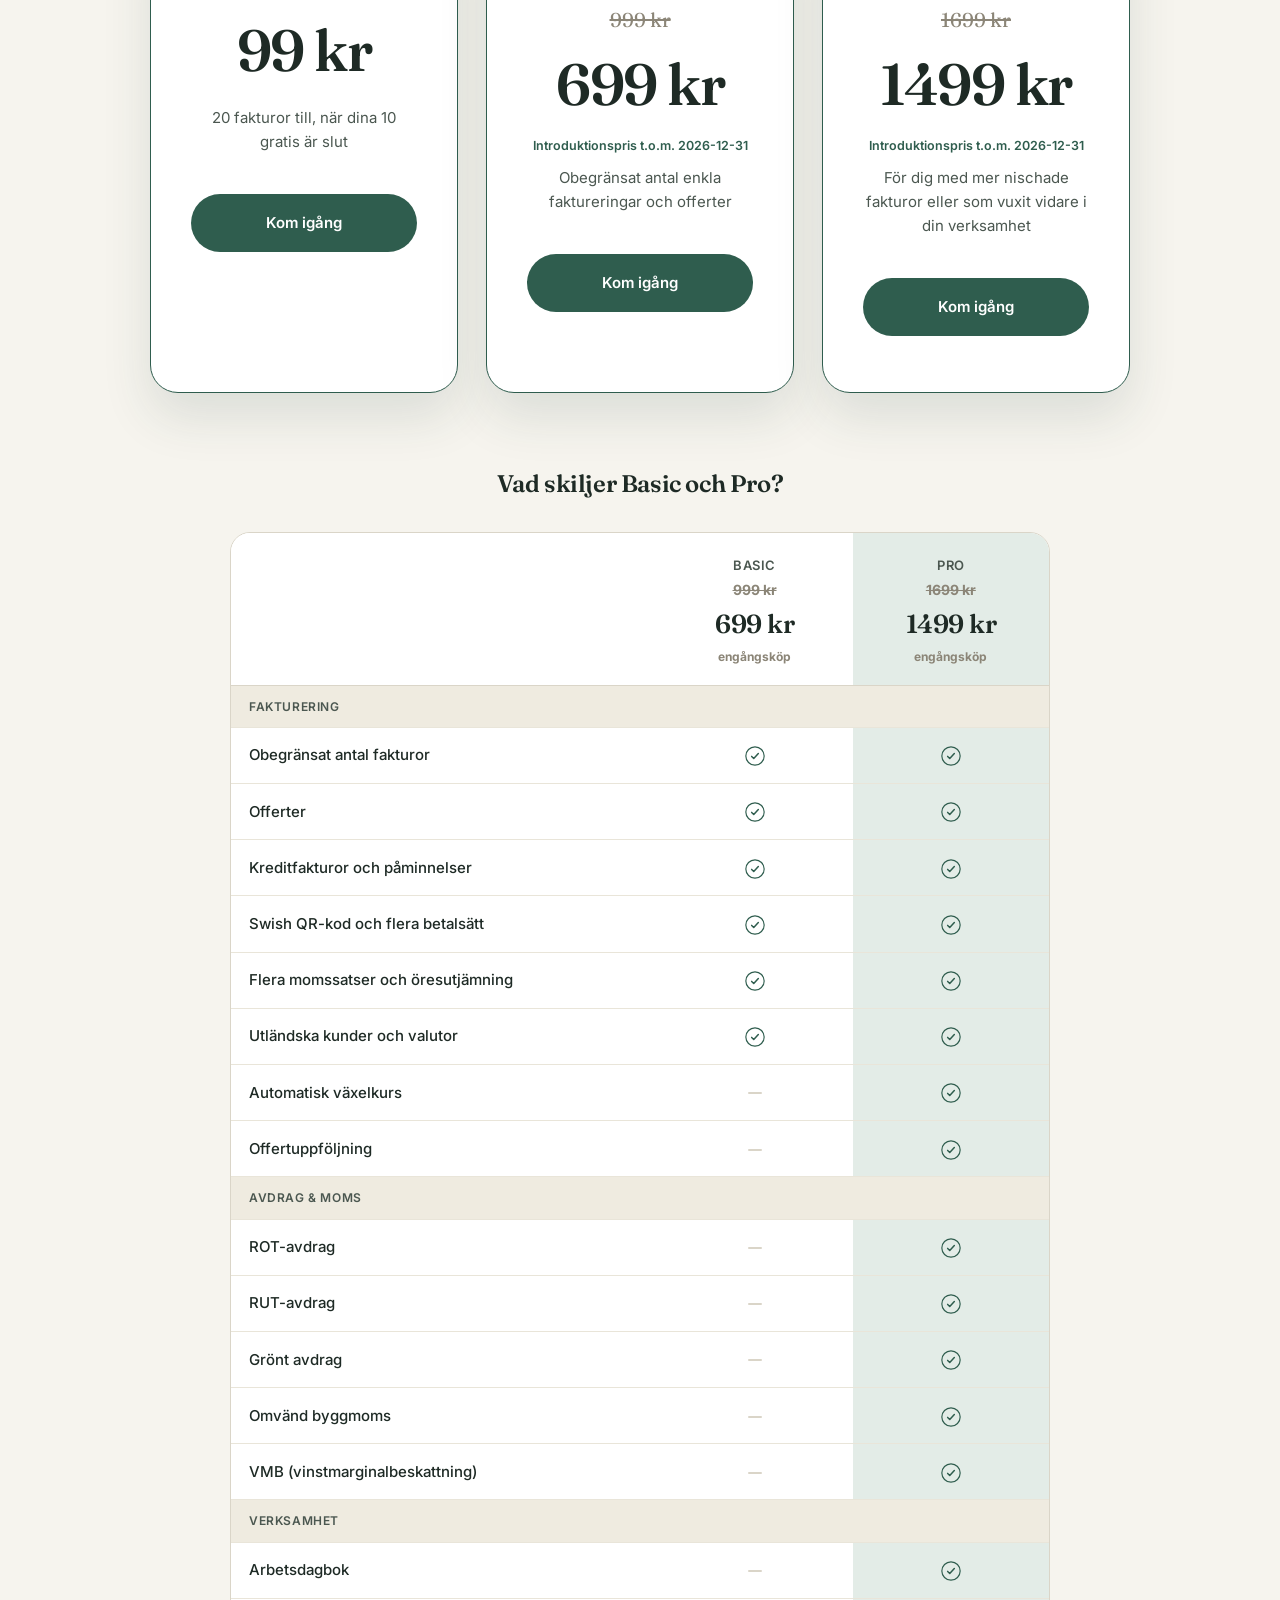
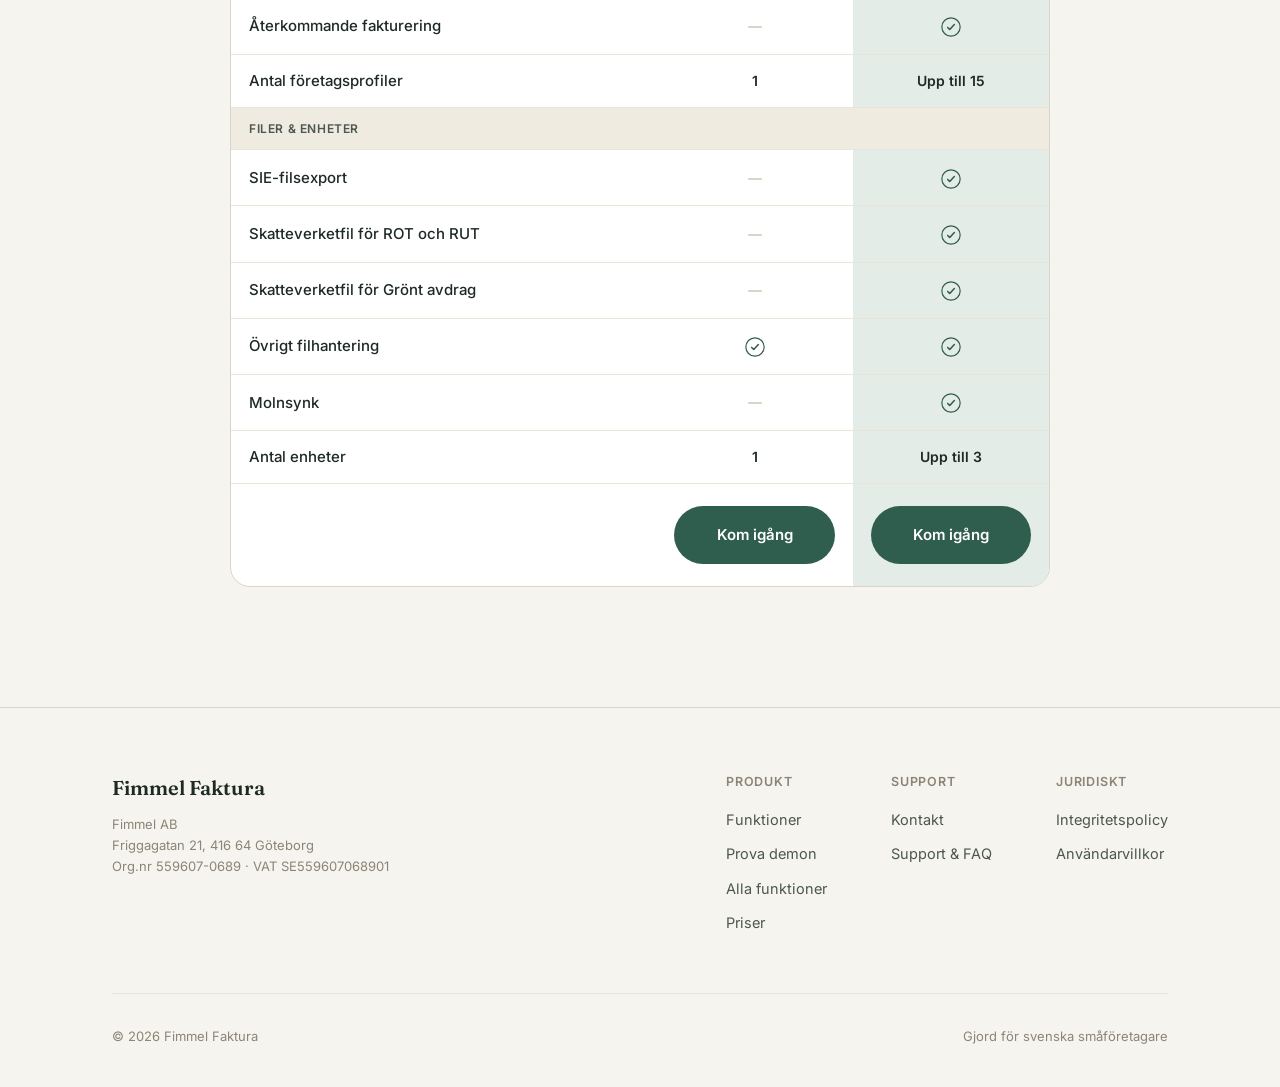
==== commit 1a17c77e: "Temporarily remove hero download buttons until the app has launched everywhere Kept the #hamta ancho" ====
--- a/index.html
+++ b/index.html
@@ -129,12 +129,10 @@
       <span class="eyebrow">Fakturaappen som fungerar som en fakturaapp ska göra</span>
       <h1 class="serif">Fakturera.<br><em>Klart.</em></h1>
       <p class="hero-sub">Ingen prenumeration. Skapa proffsiga fakturor på sekunder, på mobilen eller datorn. Spara lokalt på din enhet eller synka mellan flera enheter.</p>
-      <div class="hero-ctas" id="hamta">
-        <a href="#" class="btn btn-primary">Ladda ner till iPhone</a>
-        <a href="#" class="btn btn-primary">Ladda ner till Android</a>
-        <a href="#" class="btn btn-primary">Ladda ner till Windows</a>
-        <a href="#" class="btn btn-primary">Ladda ner till Mac</a>
-      </div>
+      <!-- Nedladdningsknappar borttagna tillfälligt tills appen är lanserad överallt.
+           id="hamta" ligger kvar så att Hämta appen/Kom igång-länkarna på resten av
+           sidan inte går sönder — lägg tillbaka knapparna här när lanseringen sker. -->
+      <div class="hero-ctas" id="hamta"></div>
       <div class="hero-badges">
         <span class="hero-badge">
           <svg viewBox="0 0 24 24" fill="none"><circle cx="12" cy="12" r="11" stroke="#2F5D4E" stroke-width="1.4"/><path d="M8 12.5l2.5 2.5L16 9" stroke="#2F5D4E" stroke-width="1.6" stroke-linecap="round" stroke-linejoin="round"/></svg>
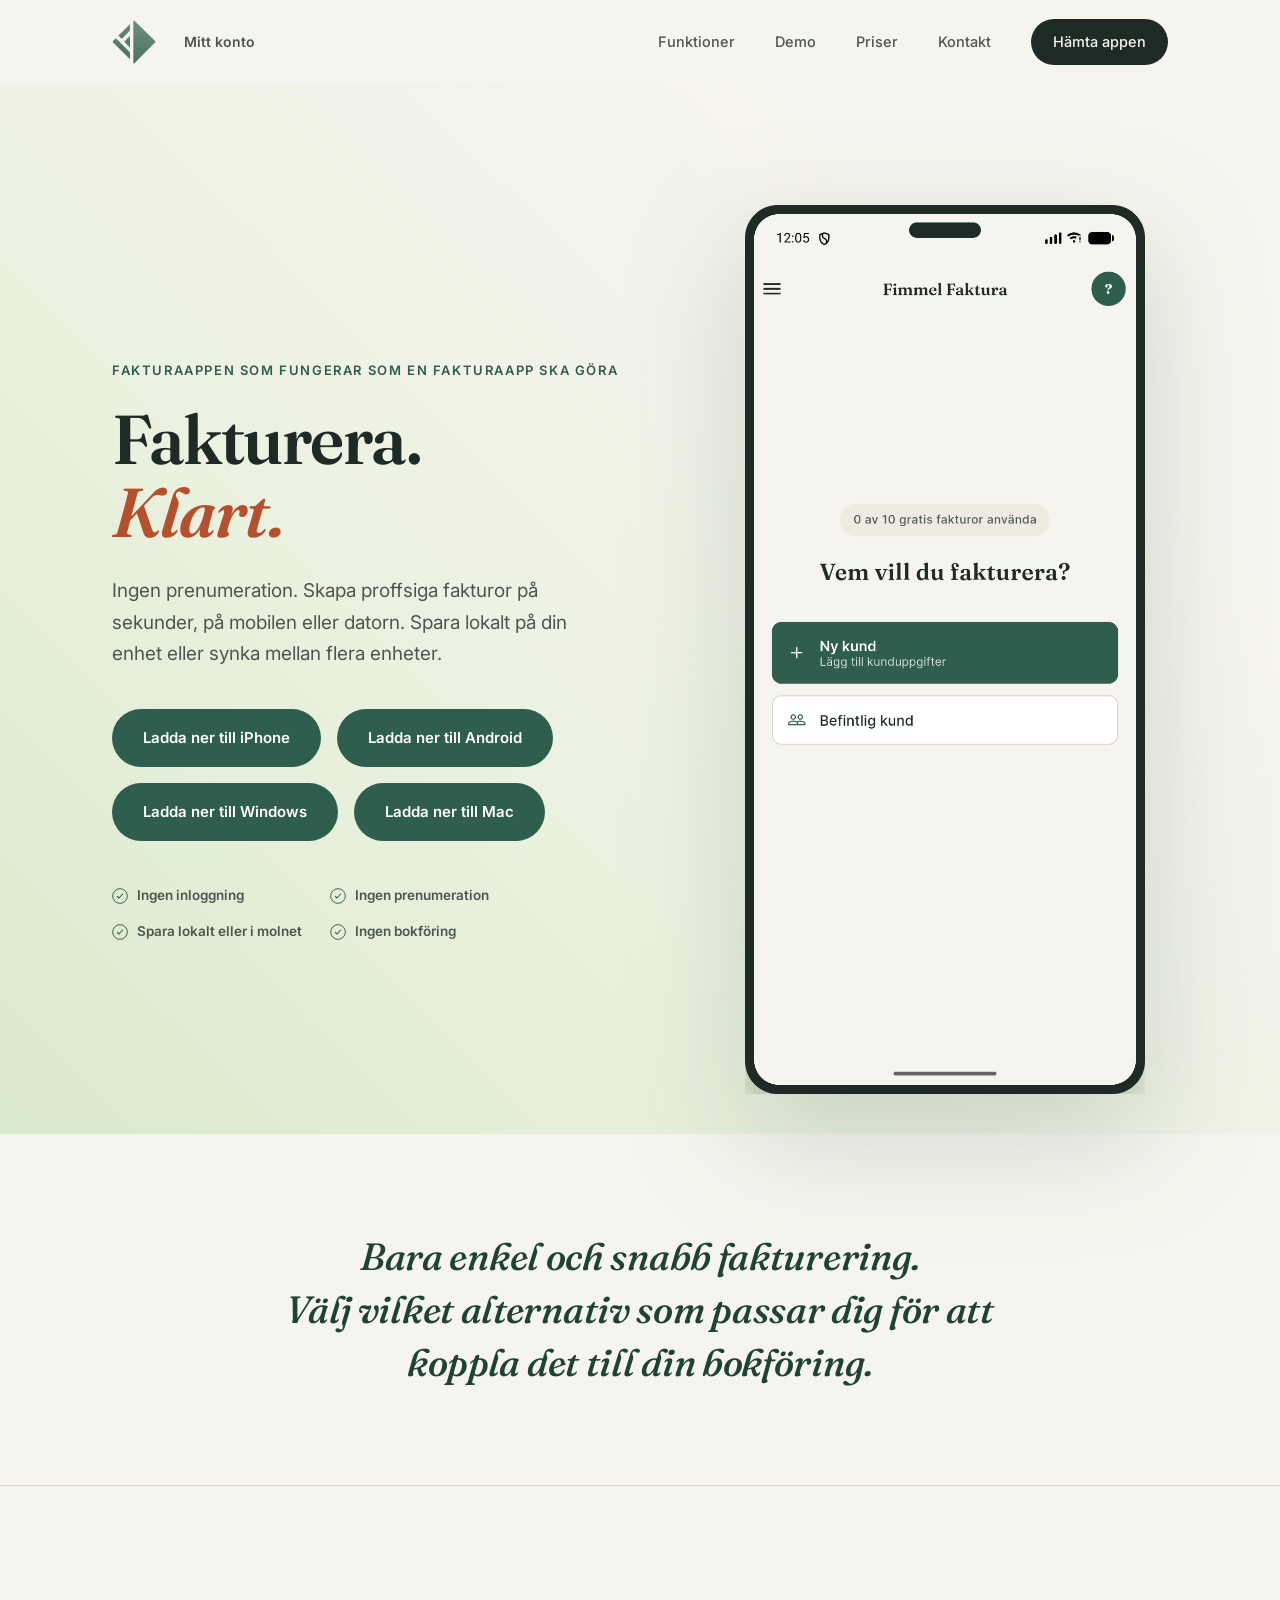
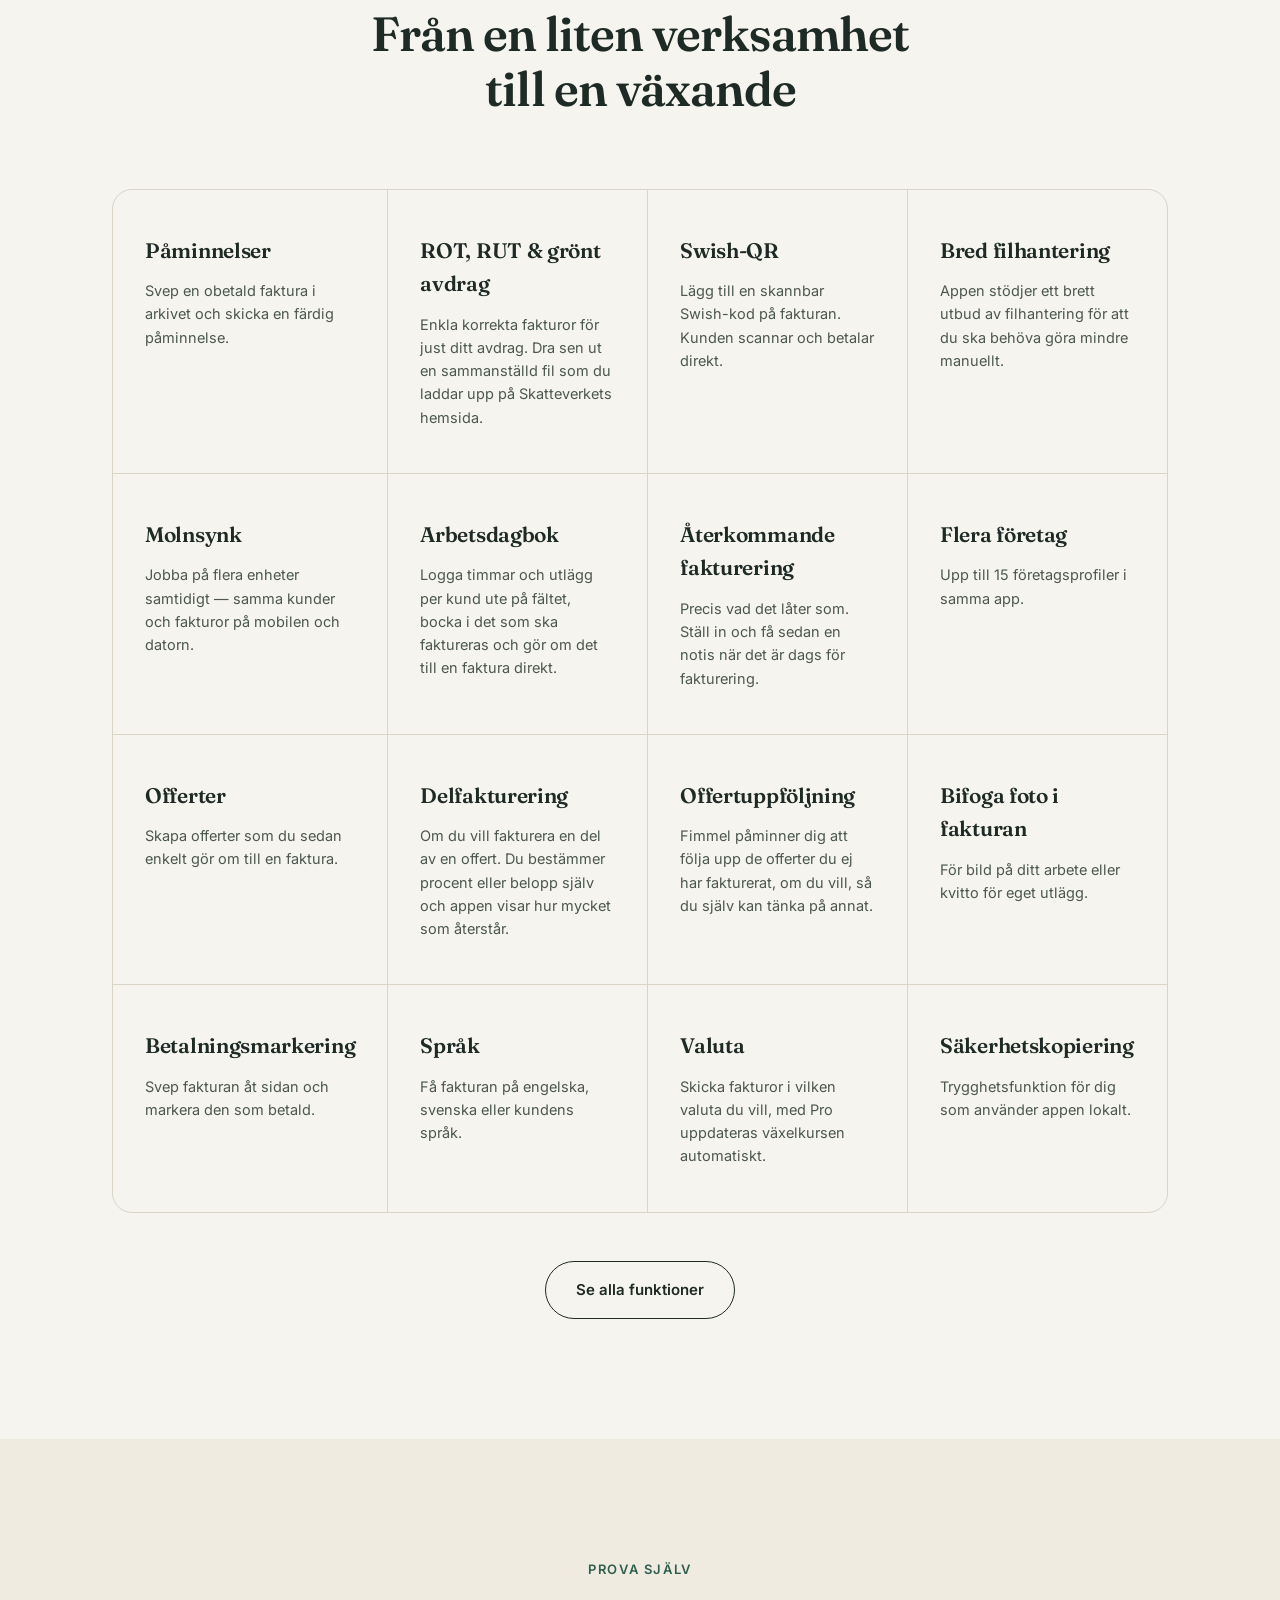
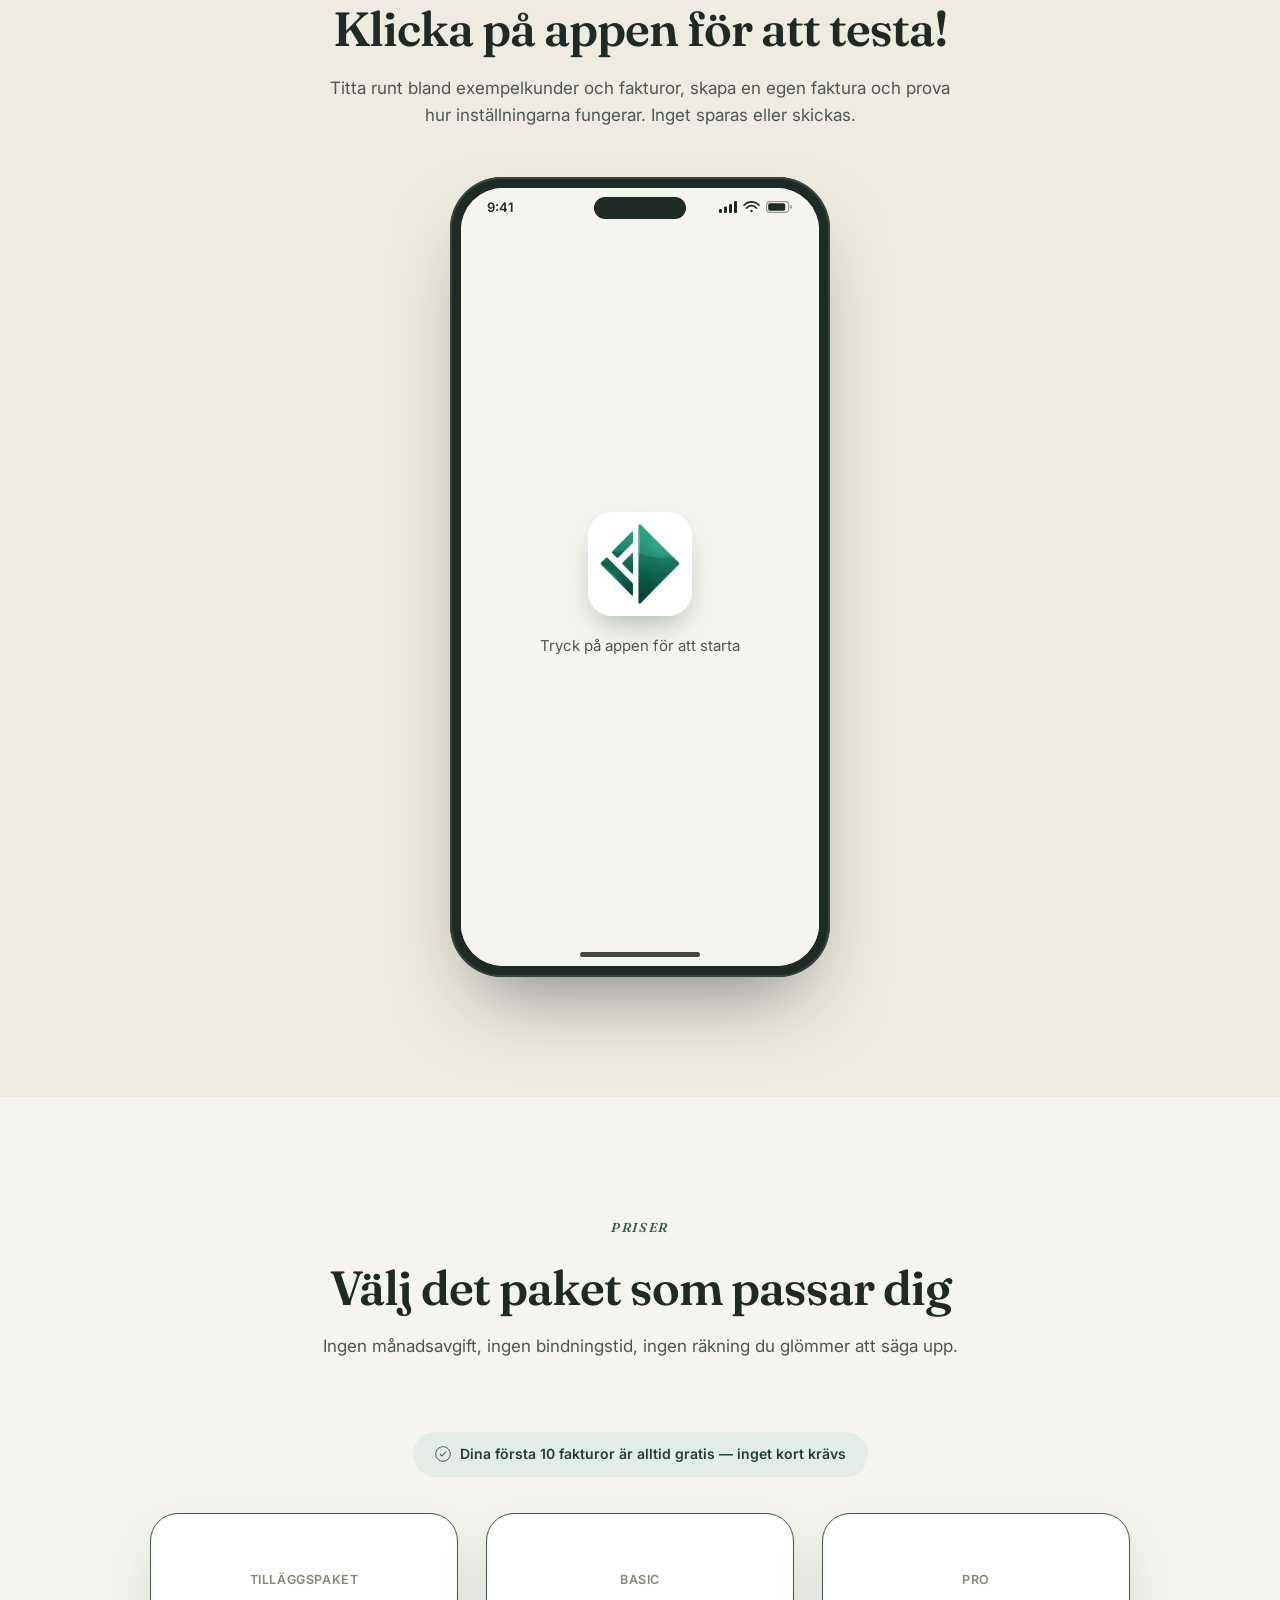
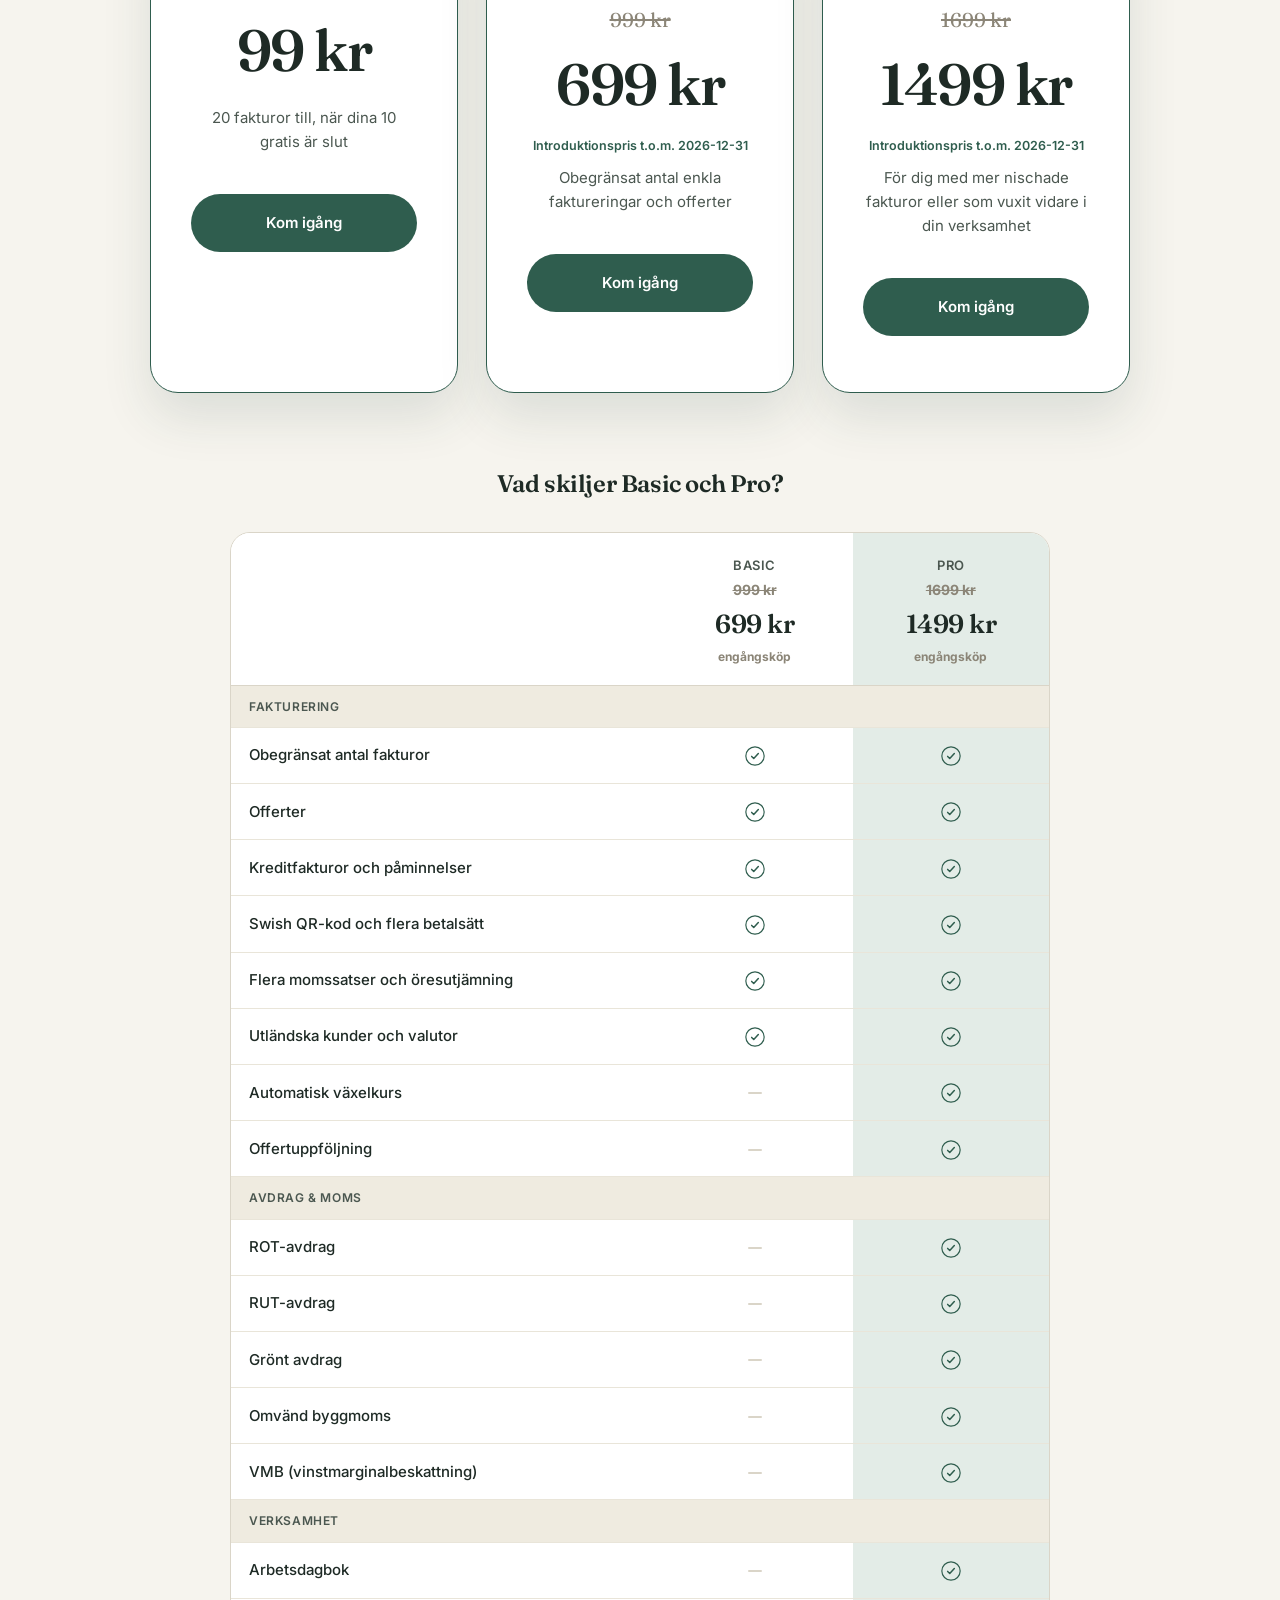
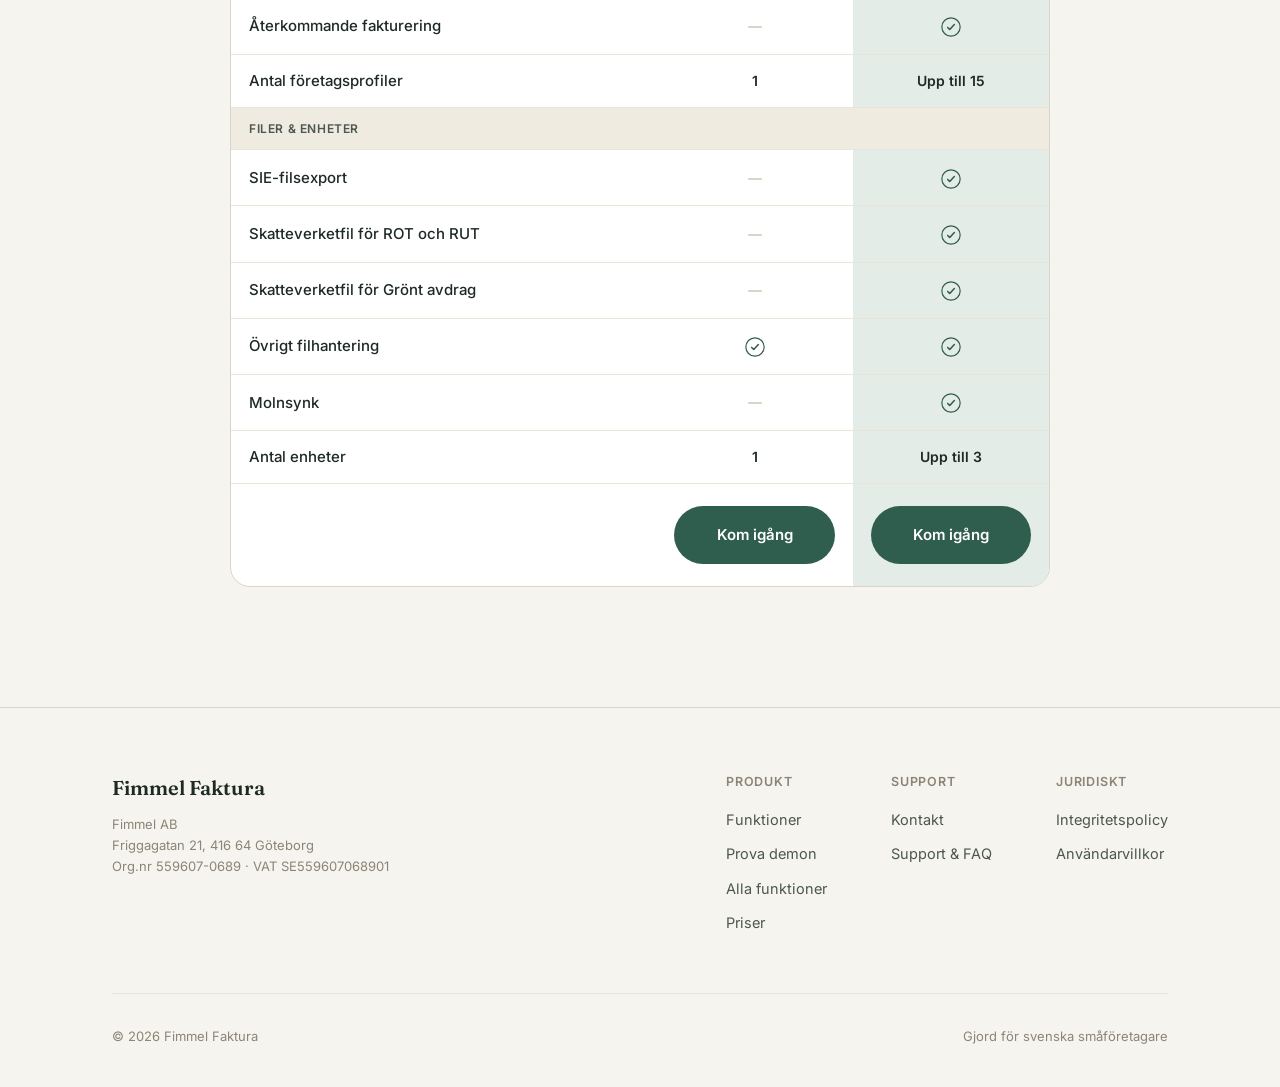
==== commit 871d68f0: "Bring back the download buttons now that the app is live on all four stores Co-Authored-By: Claude O" ====
--- a/index.html
+++ b/index.html
@@ -129,10 +129,12 @@
       <span class="eyebrow">Fakturaappen som fungerar som en fakturaapp ska göra</span>
       <h1 class="serif">Fakturera.<br><em>Klart.</em></h1>
       <p class="hero-sub">Ingen prenumeration. Skapa proffsiga fakturor på sekunder, på mobilen eller datorn. Spara lokalt på din enhet eller synka mellan flera enheter.</p>
-      <!-- Nedladdningsknappar borttagna tillfälligt tills appen är lanserad överallt.
-           id="hamta" ligger kvar så att Hämta appen/Kom igång-länkarna på resten av
-           sidan inte går sönder — lägg tillbaka knapparna här när lanseringen sker. -->
-      <div class="hero-ctas" id="hamta"></div>
+      <div class="hero-ctas" id="hamta">
+        <a href="https://apps.apple.com/se/app/fimmel-faktura/id6810745607" class="btn btn-primary" rel="noopener">Ladda ner till iPhone</a>
+        <a href="https://play.google.com/store/apps/details?id=com.fimmelfaktura.app" class="btn btn-primary" rel="noopener">Ladda ner till Android</a>
+        <a href="https://apps.microsoft.com/detail/9NDT46V36QSK" class="btn btn-primary" rel="noopener">Ladda ner till Windows</a>
+        <a href="https://apps.apple.com/se/app/fimmel-faktura/id6810745607?platform=mac" class="btn btn-primary" rel="noopener">Ladda ner till Mac</a>
+      </div>
       <div class="hero-badges">
         <span class="hero-badge">
           <svg viewBox="0 0 24 24" fill="none"><circle cx="12" cy="12" r="11" stroke="#2F5D4E" stroke-width="1.4"/><path d="M8 12.5l2.5 2.5L16 9" stroke="#2F5D4E" stroke-width="1.6" stroke-linecap="round" stroke-linejoin="round"/></svg>
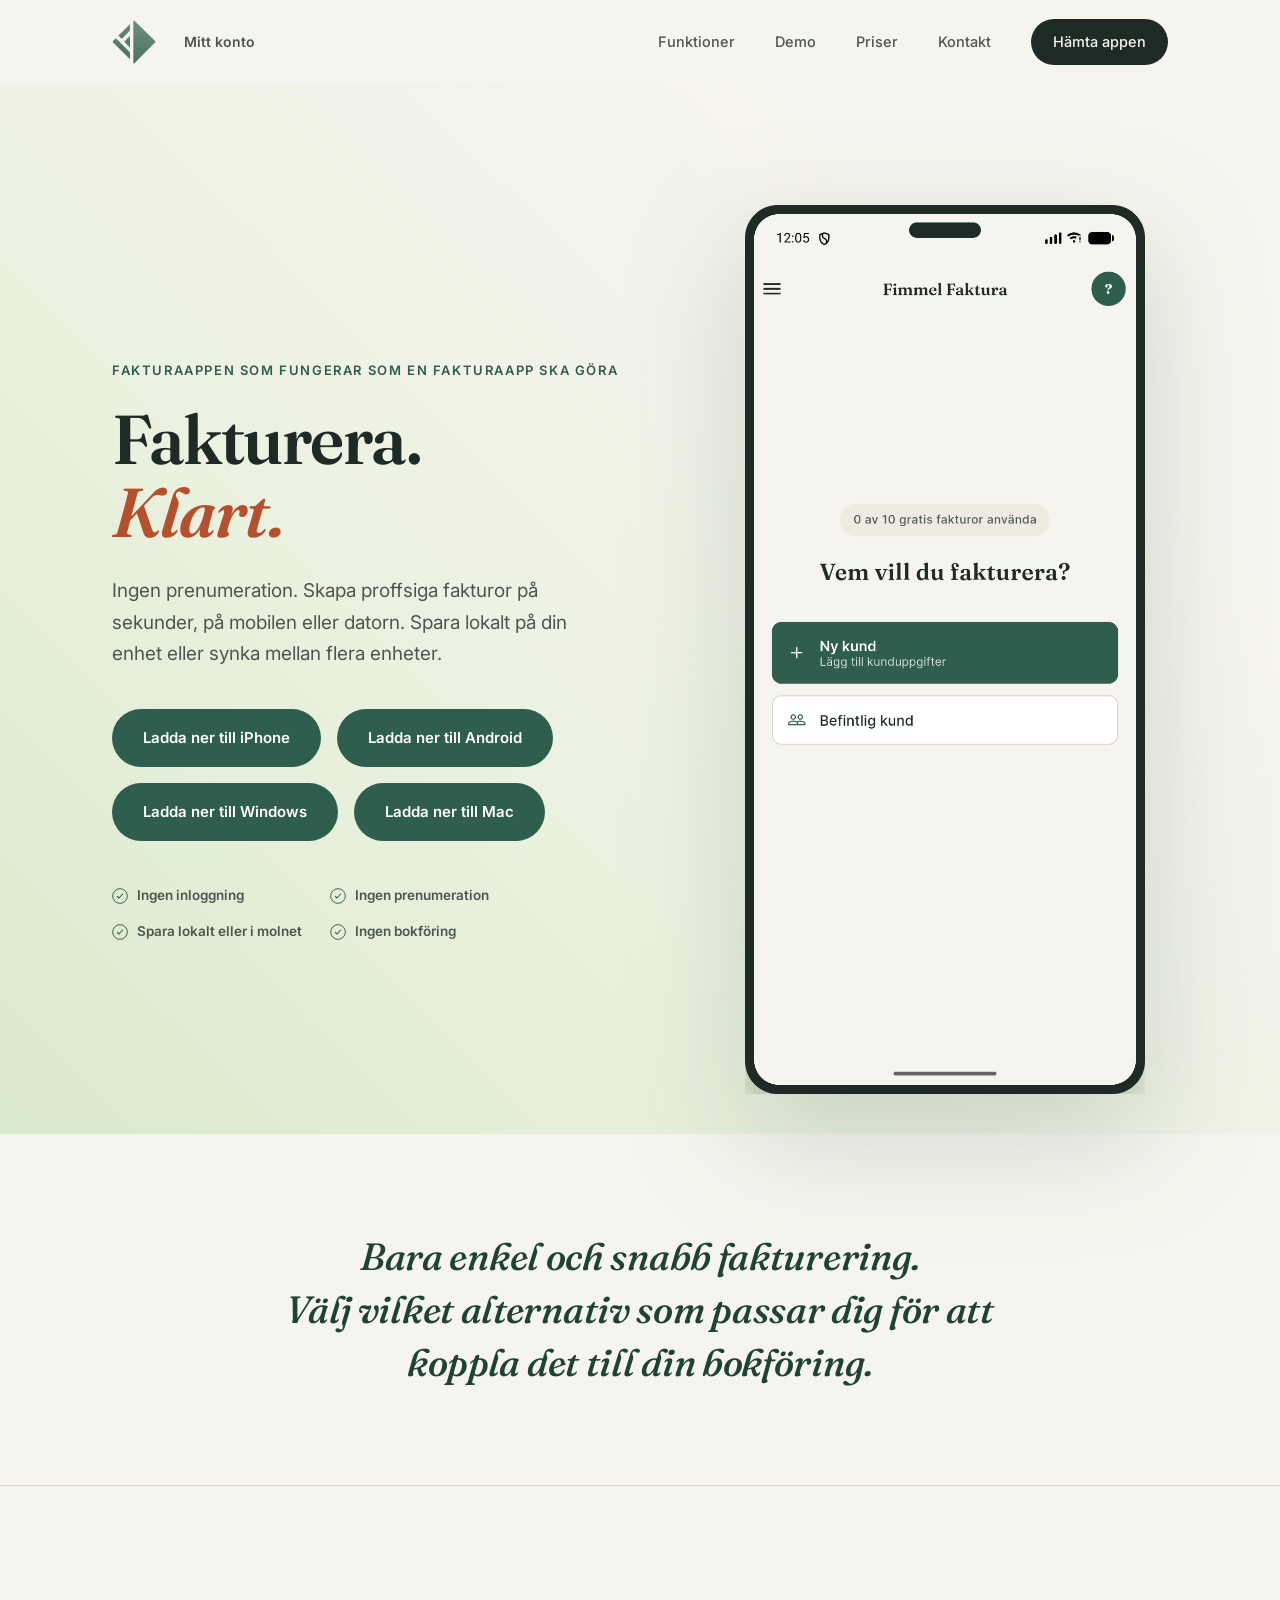
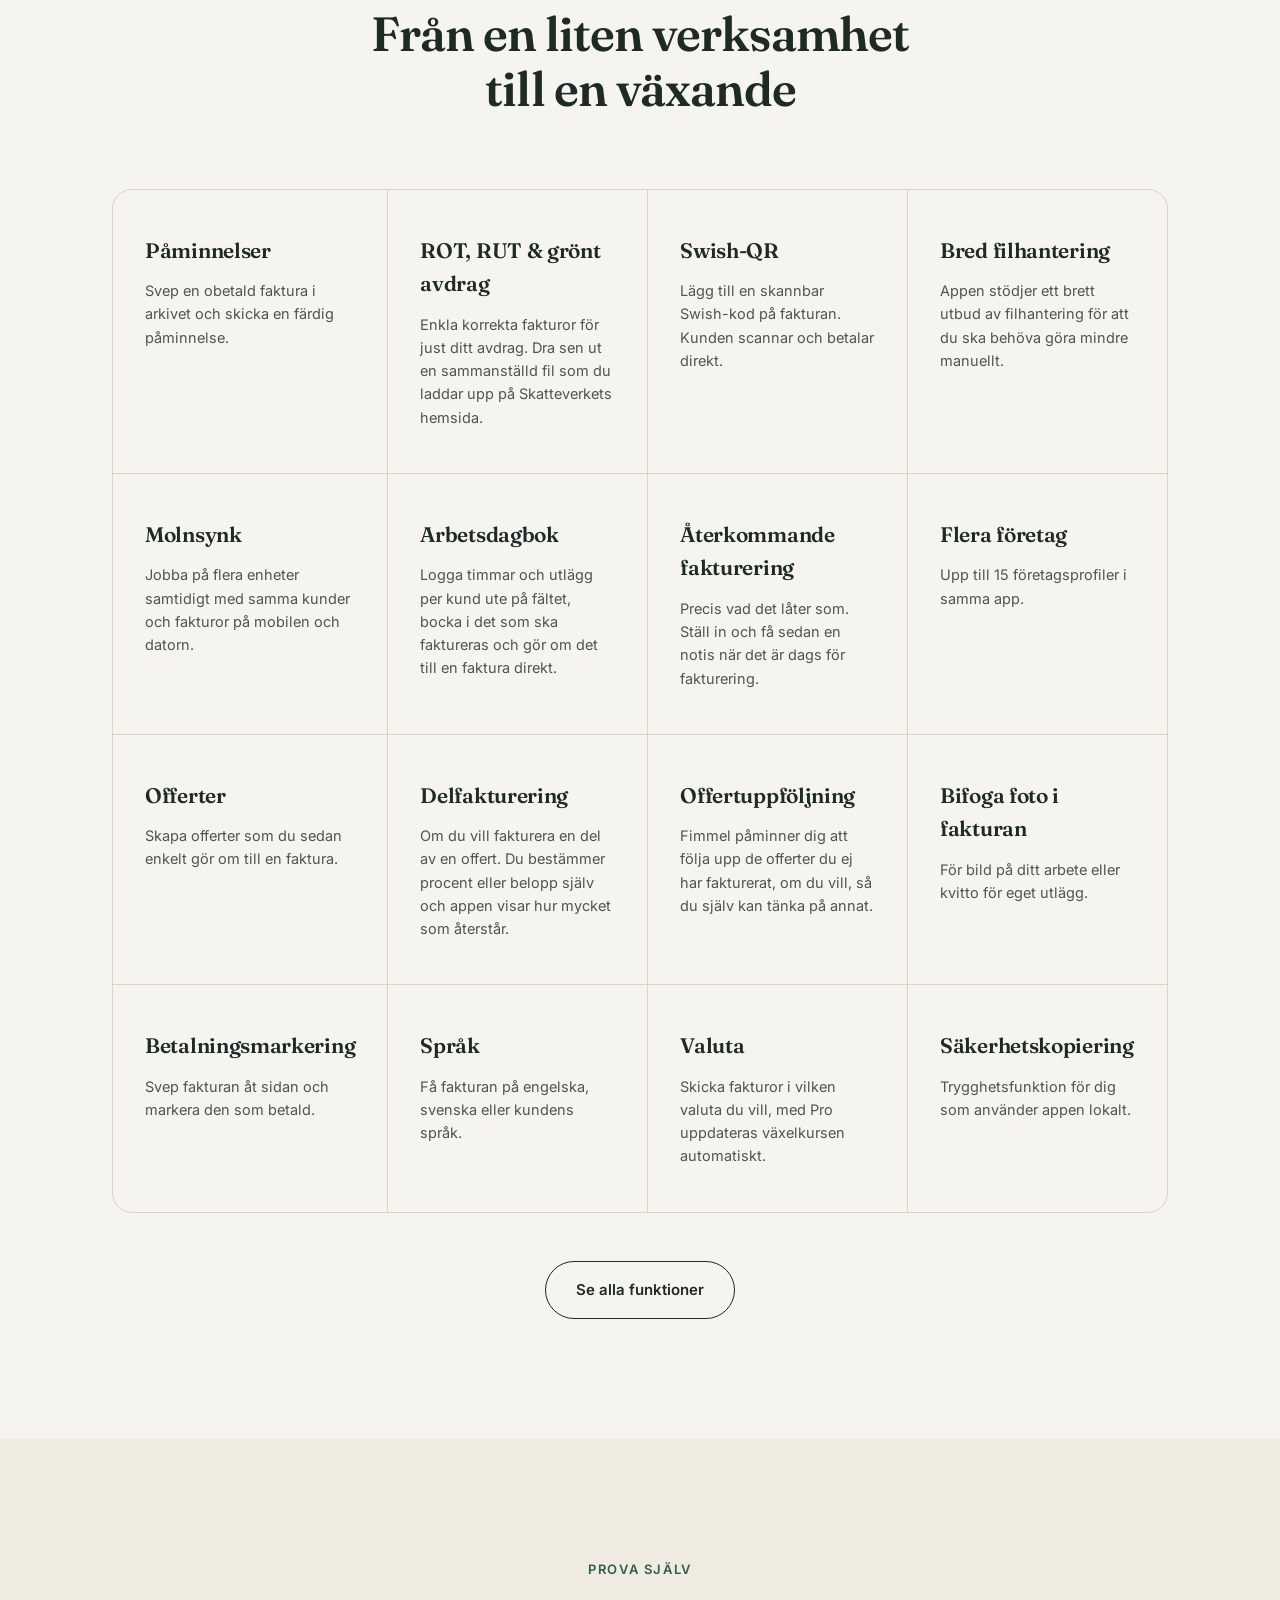
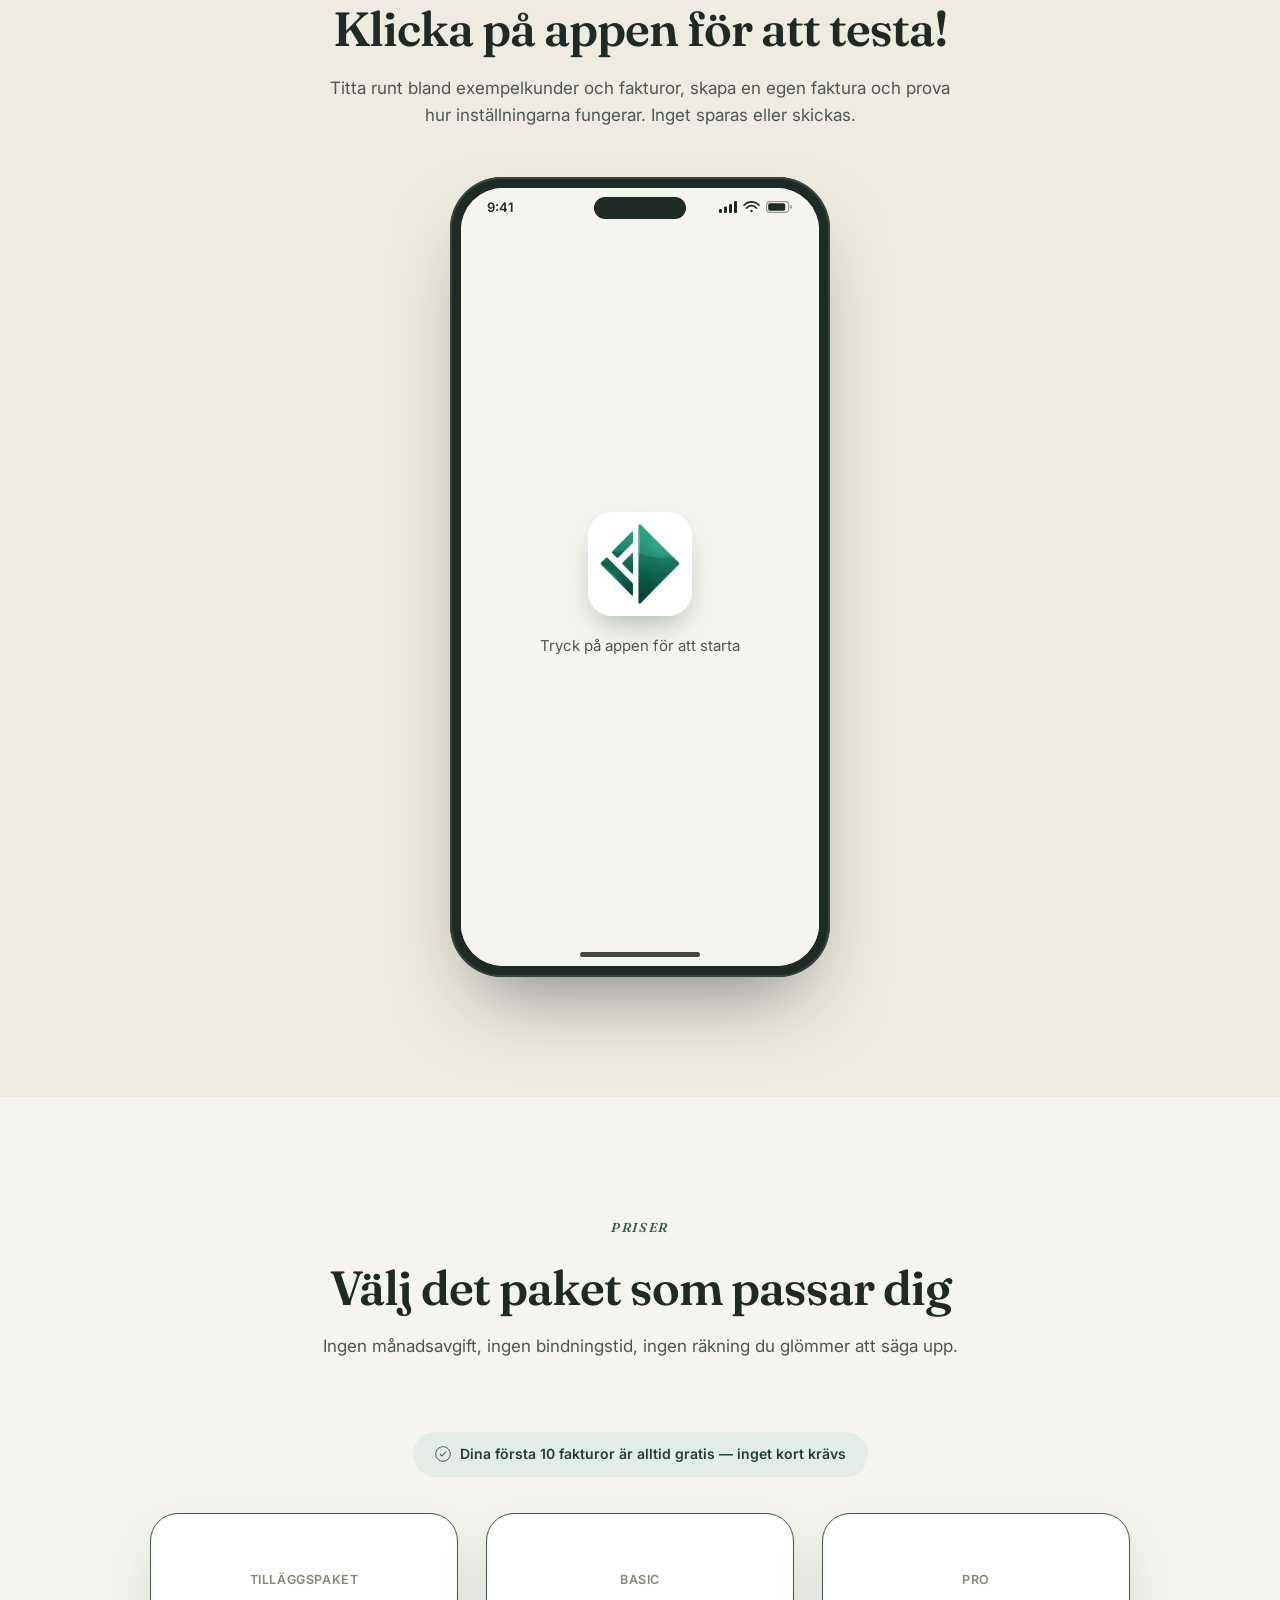
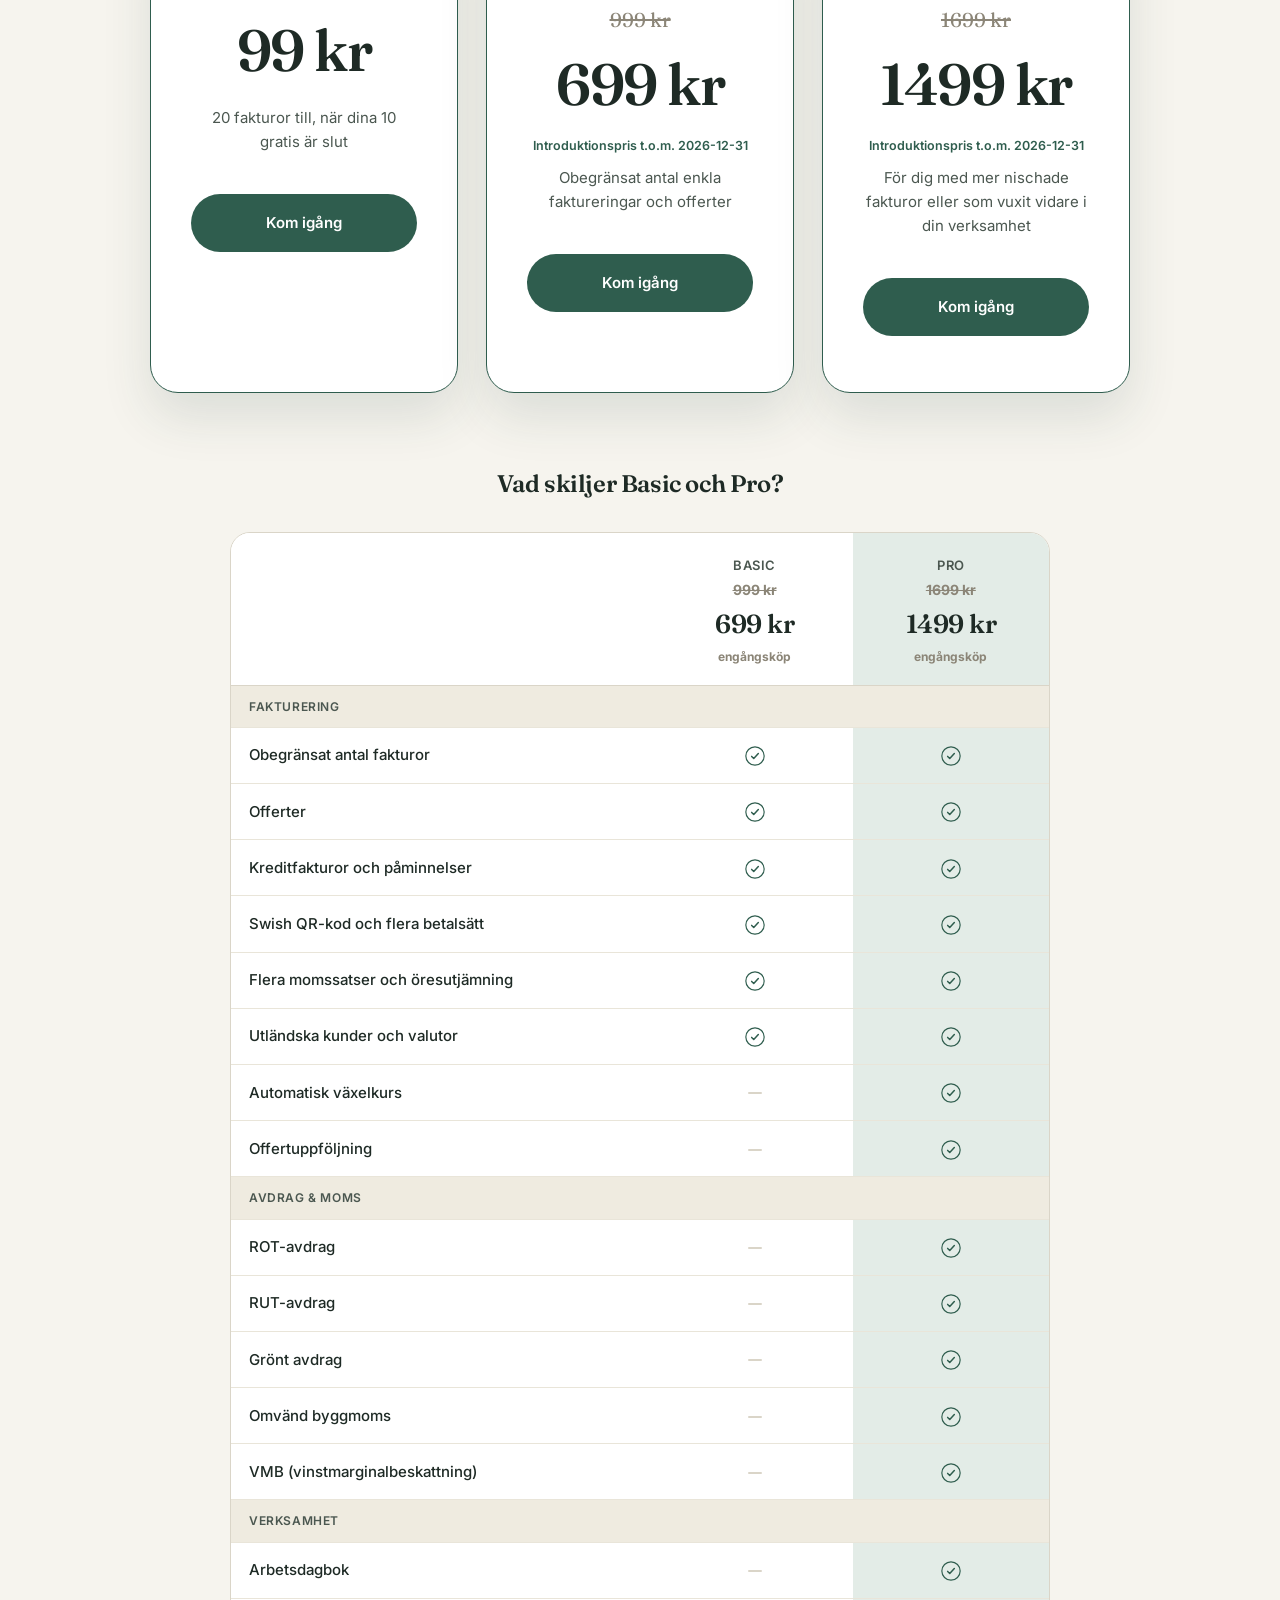
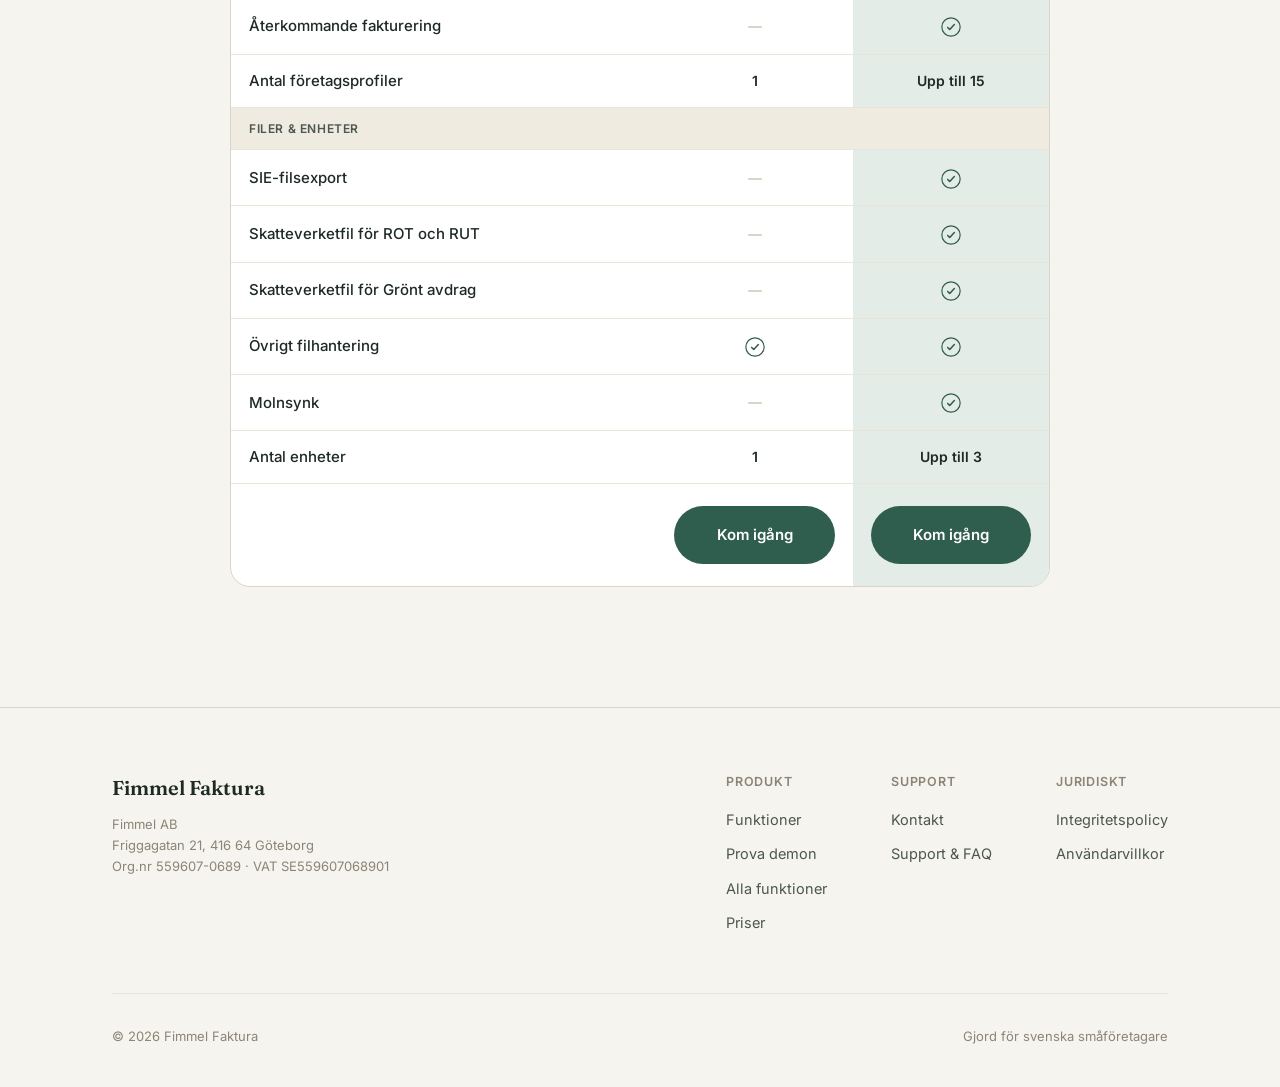
==== commit d1b63628: "Vary sentence structure in feature copy, spell out "och" in two headings Rewrites the repeated "X — " ====
--- a/index.html
+++ b/index.html
@@ -191,7 +191,7 @@
       </div>
       <div class="feature-card">
         <h3 class="serif">Molnsynk</h3>
-        <p>Jobba på flera enheter samtidigt — samma kunder och fakturor på mobilen och datorn.</p>
+        <p>Jobba på flera enheter samtidigt med samma kunder och fakturor på mobilen och datorn.</p>
       </div>
       <div class="feature-card">
         <h3 class="serif">Arbetsdagbok</h3>
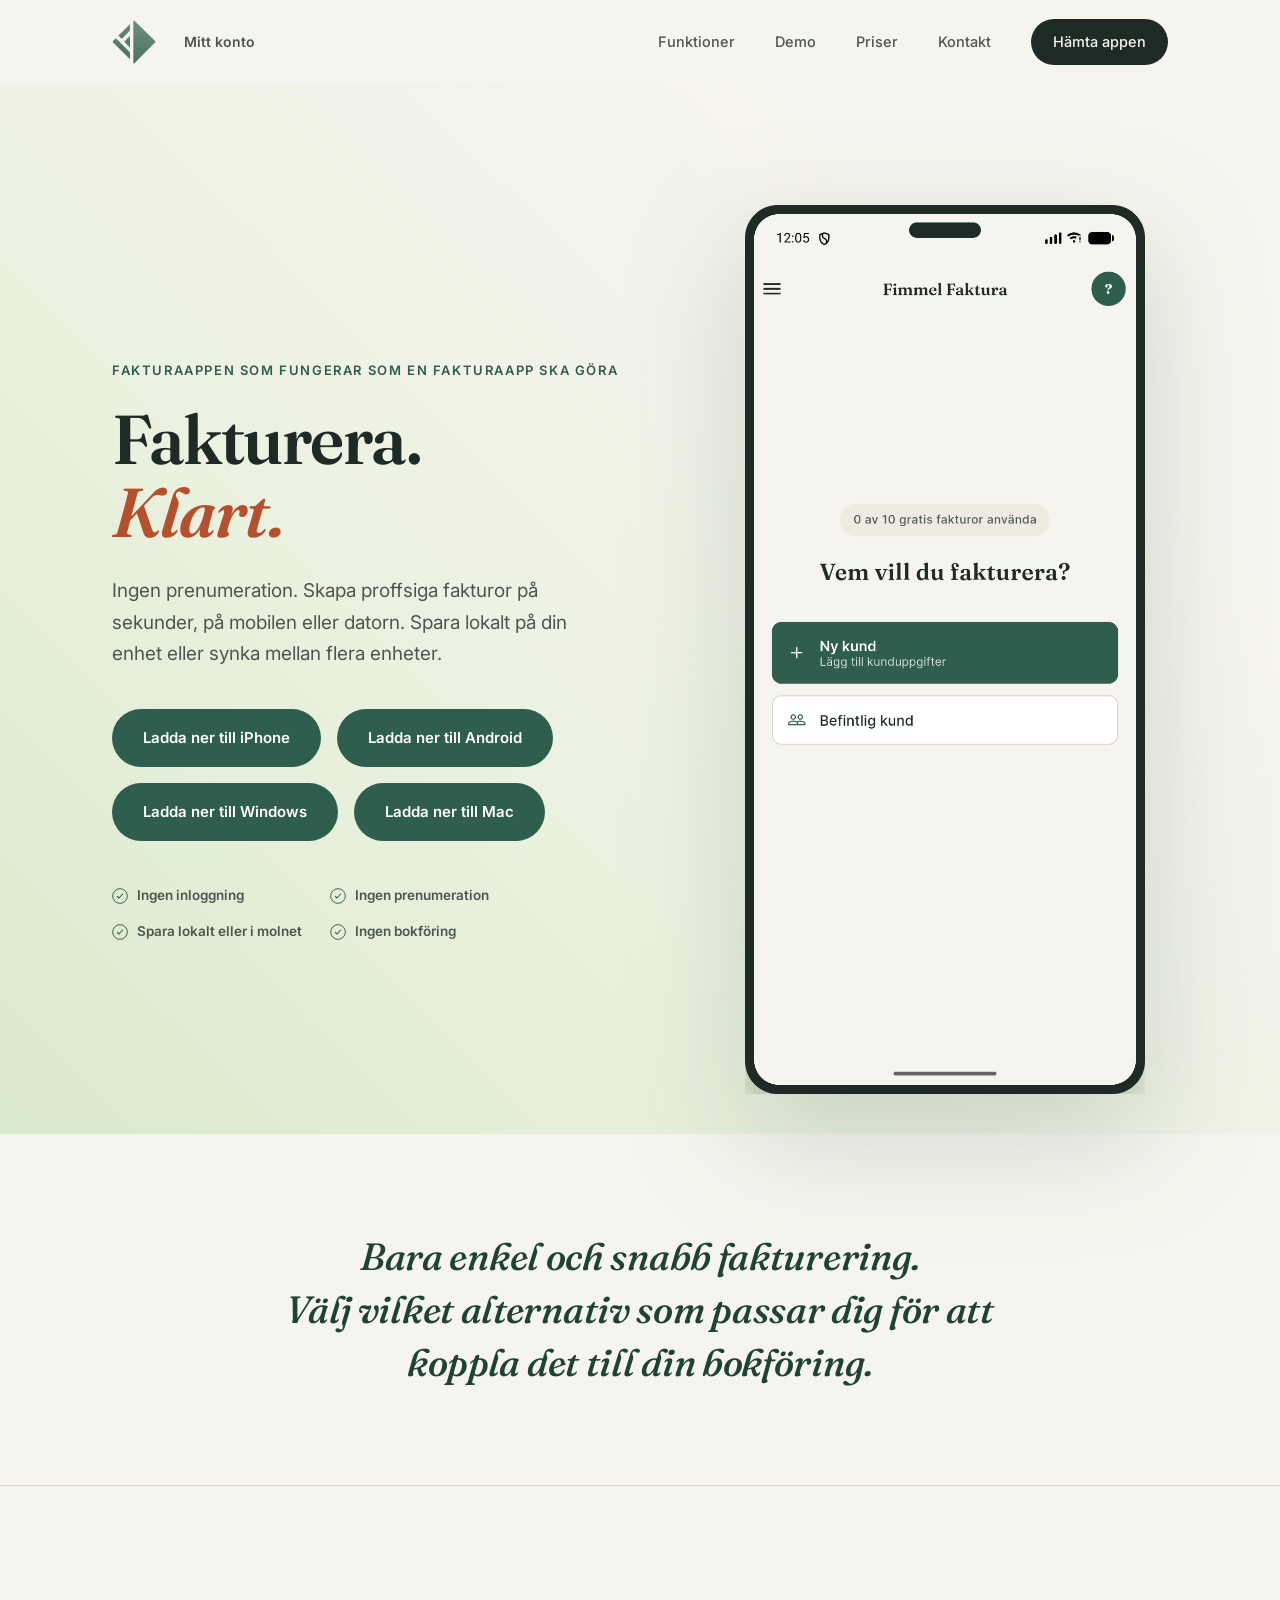
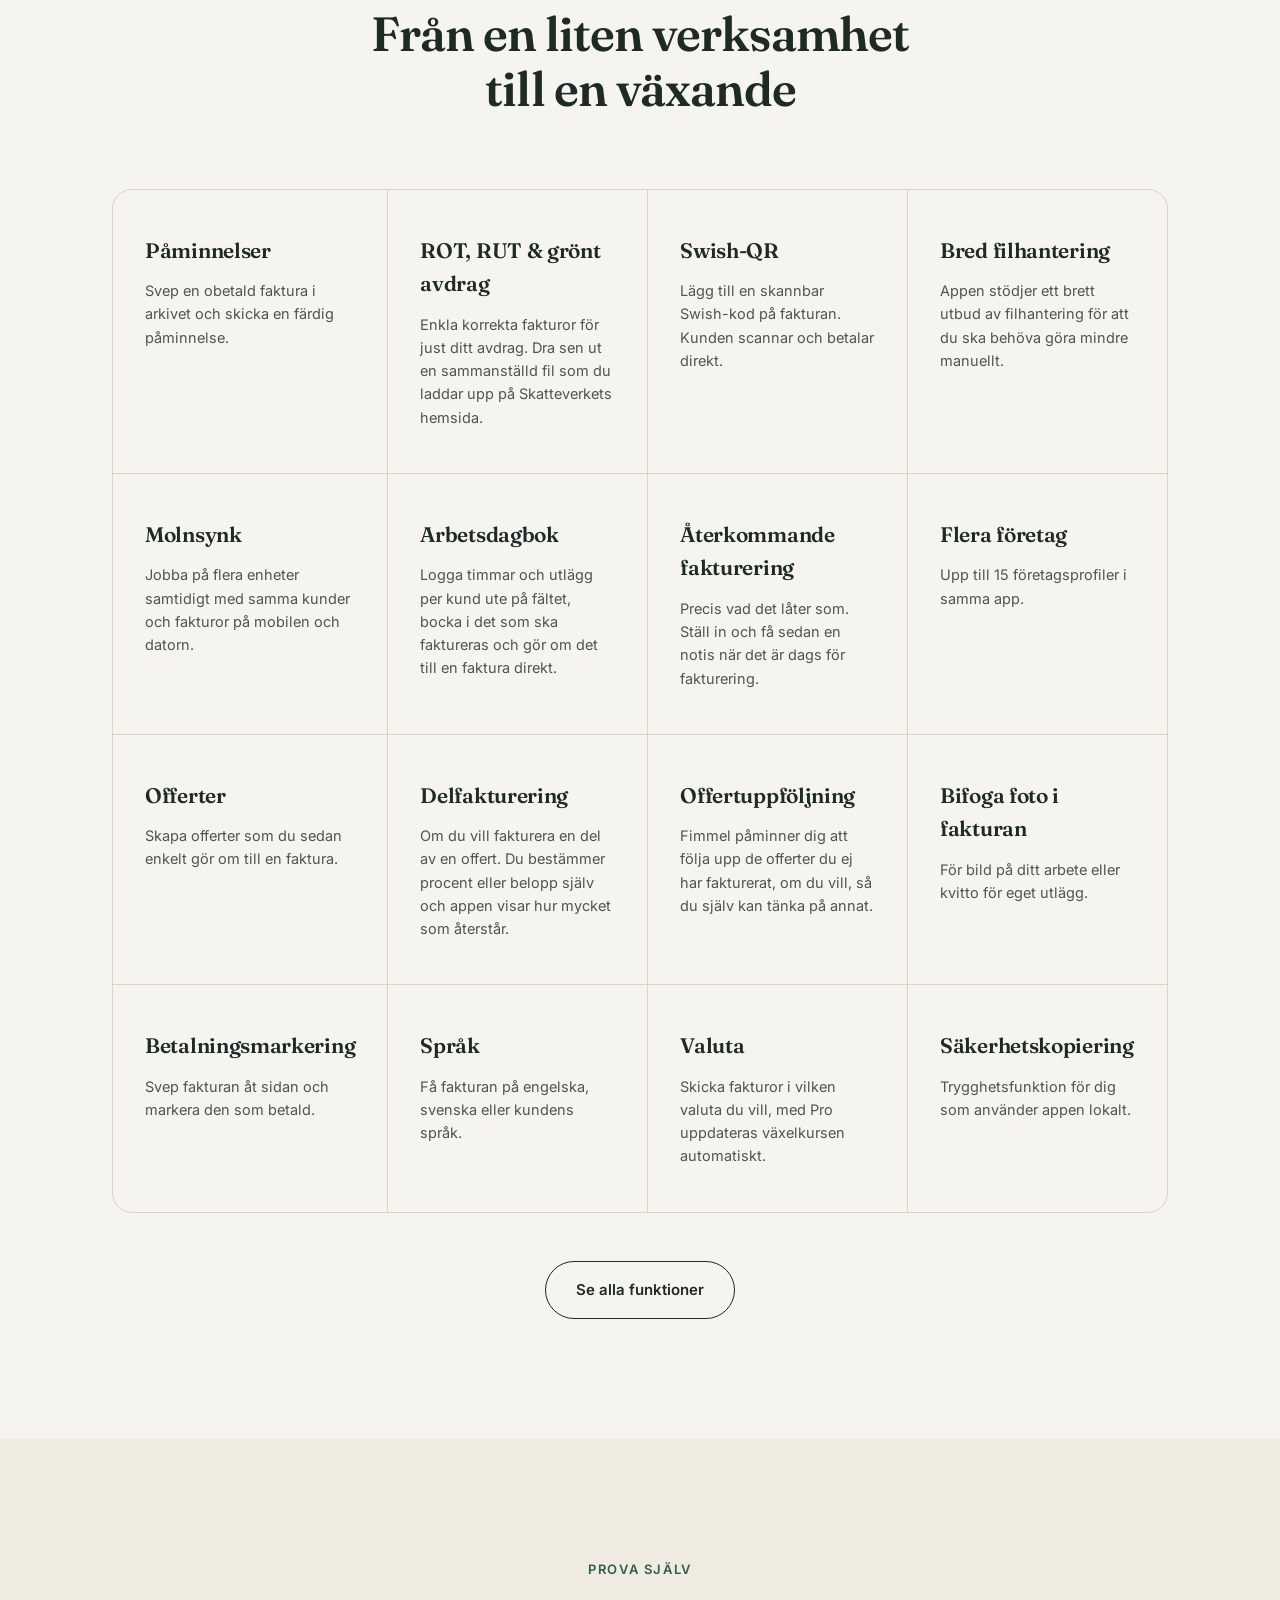
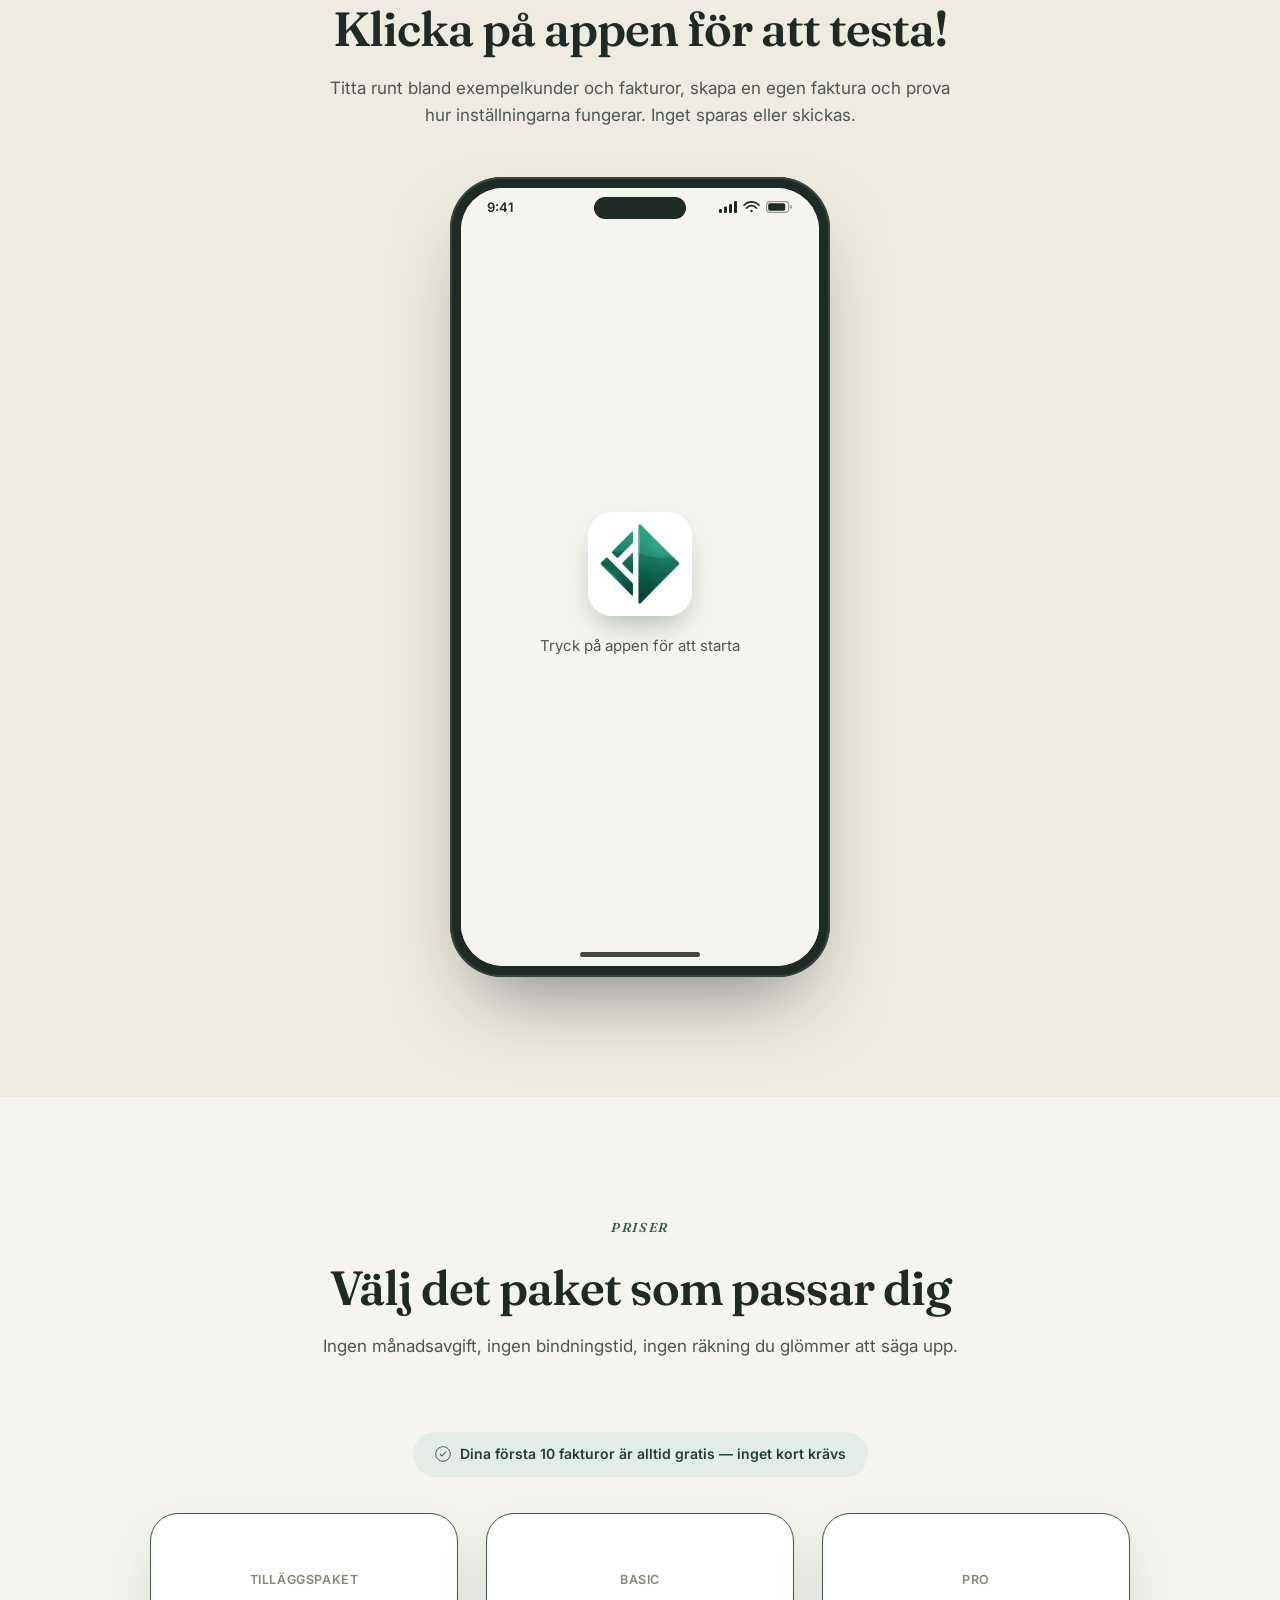
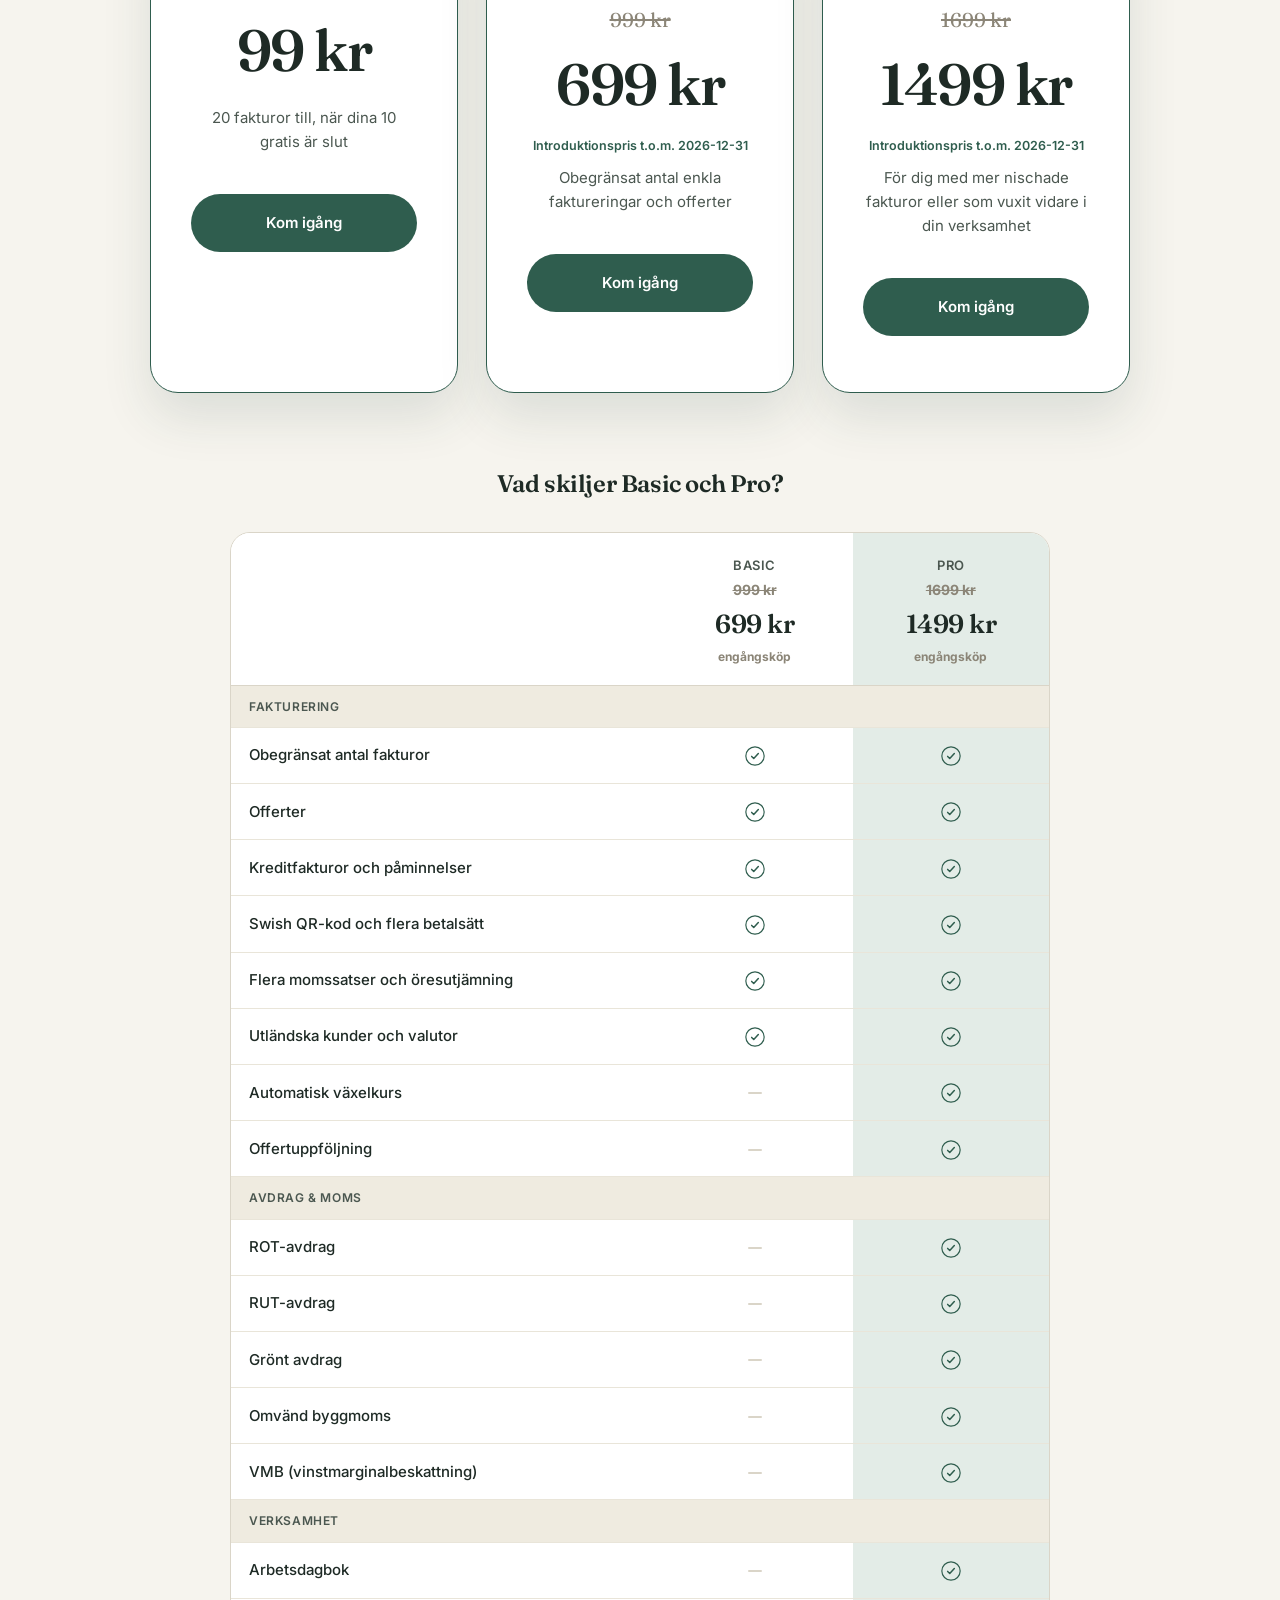
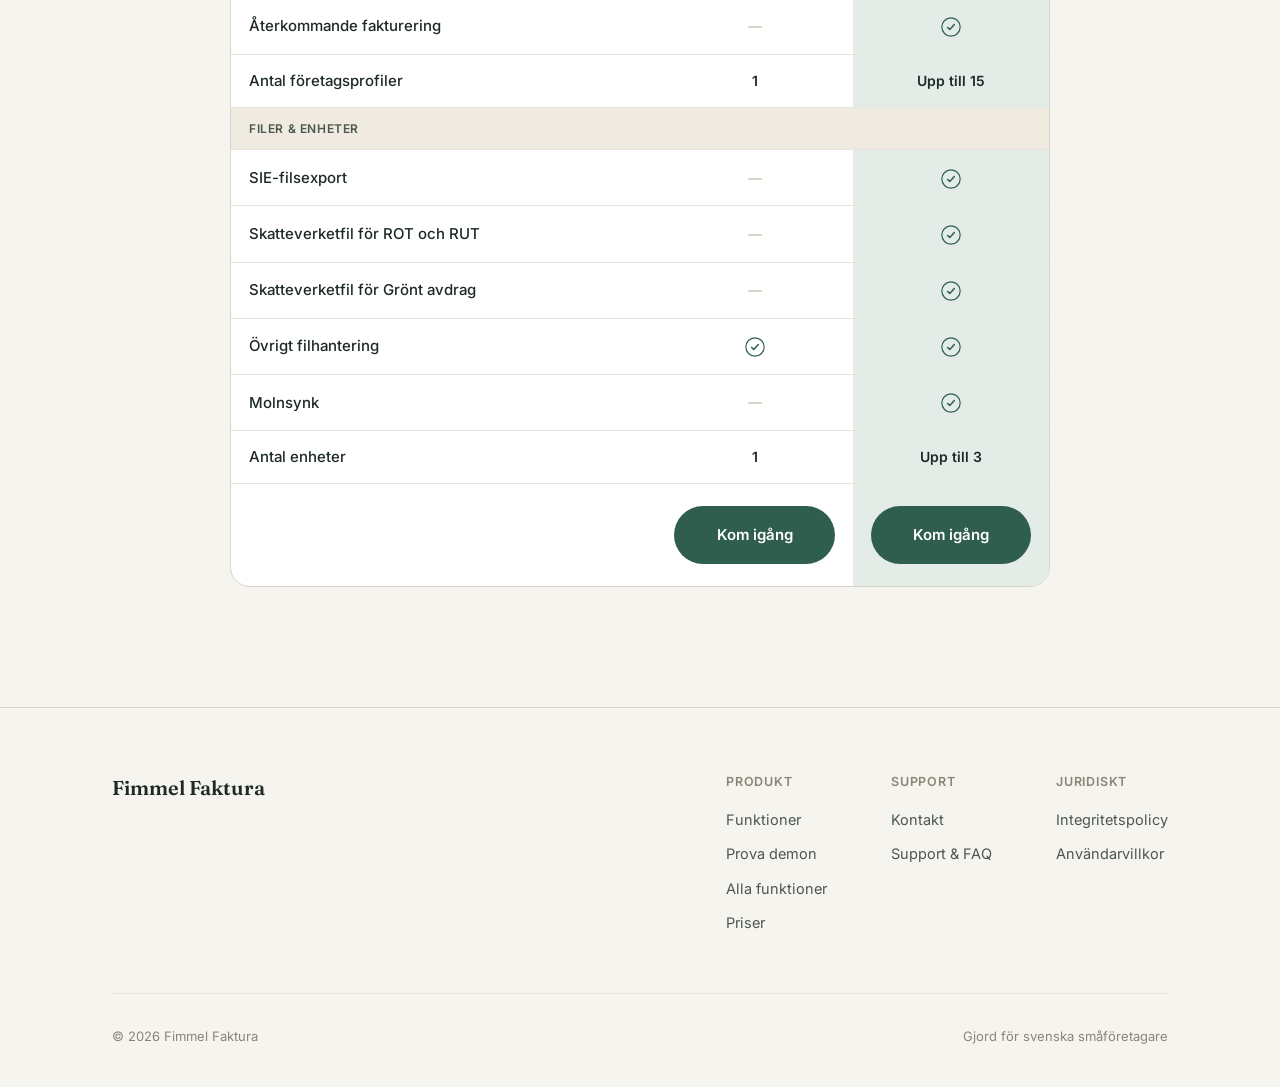
==== commit ad34ac67: "Remove redundant company address block from page footers Already present on integritetspolicy.html, " ====
--- a/index.html
+++ b/index.html
@@ -375,11 +375,6 @@
     <div class="footer-top">
       <div>
         <div class="footer-logo serif">Fimmel Faktura</div>
-        <div class="footer-addr">
-          Fimmel AB<br>
-          Friggagatan 21, 416 64 Göteborg<br>
-          Org.nr 559607-0689 · VAT SE559607068901
-        </div>
       </div>
       <div class="footer-cols">
         <div class="footer-col">
--- a/assets/styles.css
+++ b/assets/styles.css
@@ -750,13 +750,6 @@
   font-family:'Fraunces',serif;
   font-weight:600;
   font-size:20px;
-}
-
-.footer-addr{
-  margin-top:10px;
-  font-size:13px;
-  line-height:1.6;
-  color:var(--muted);
 }
 
 .footer-cols{
